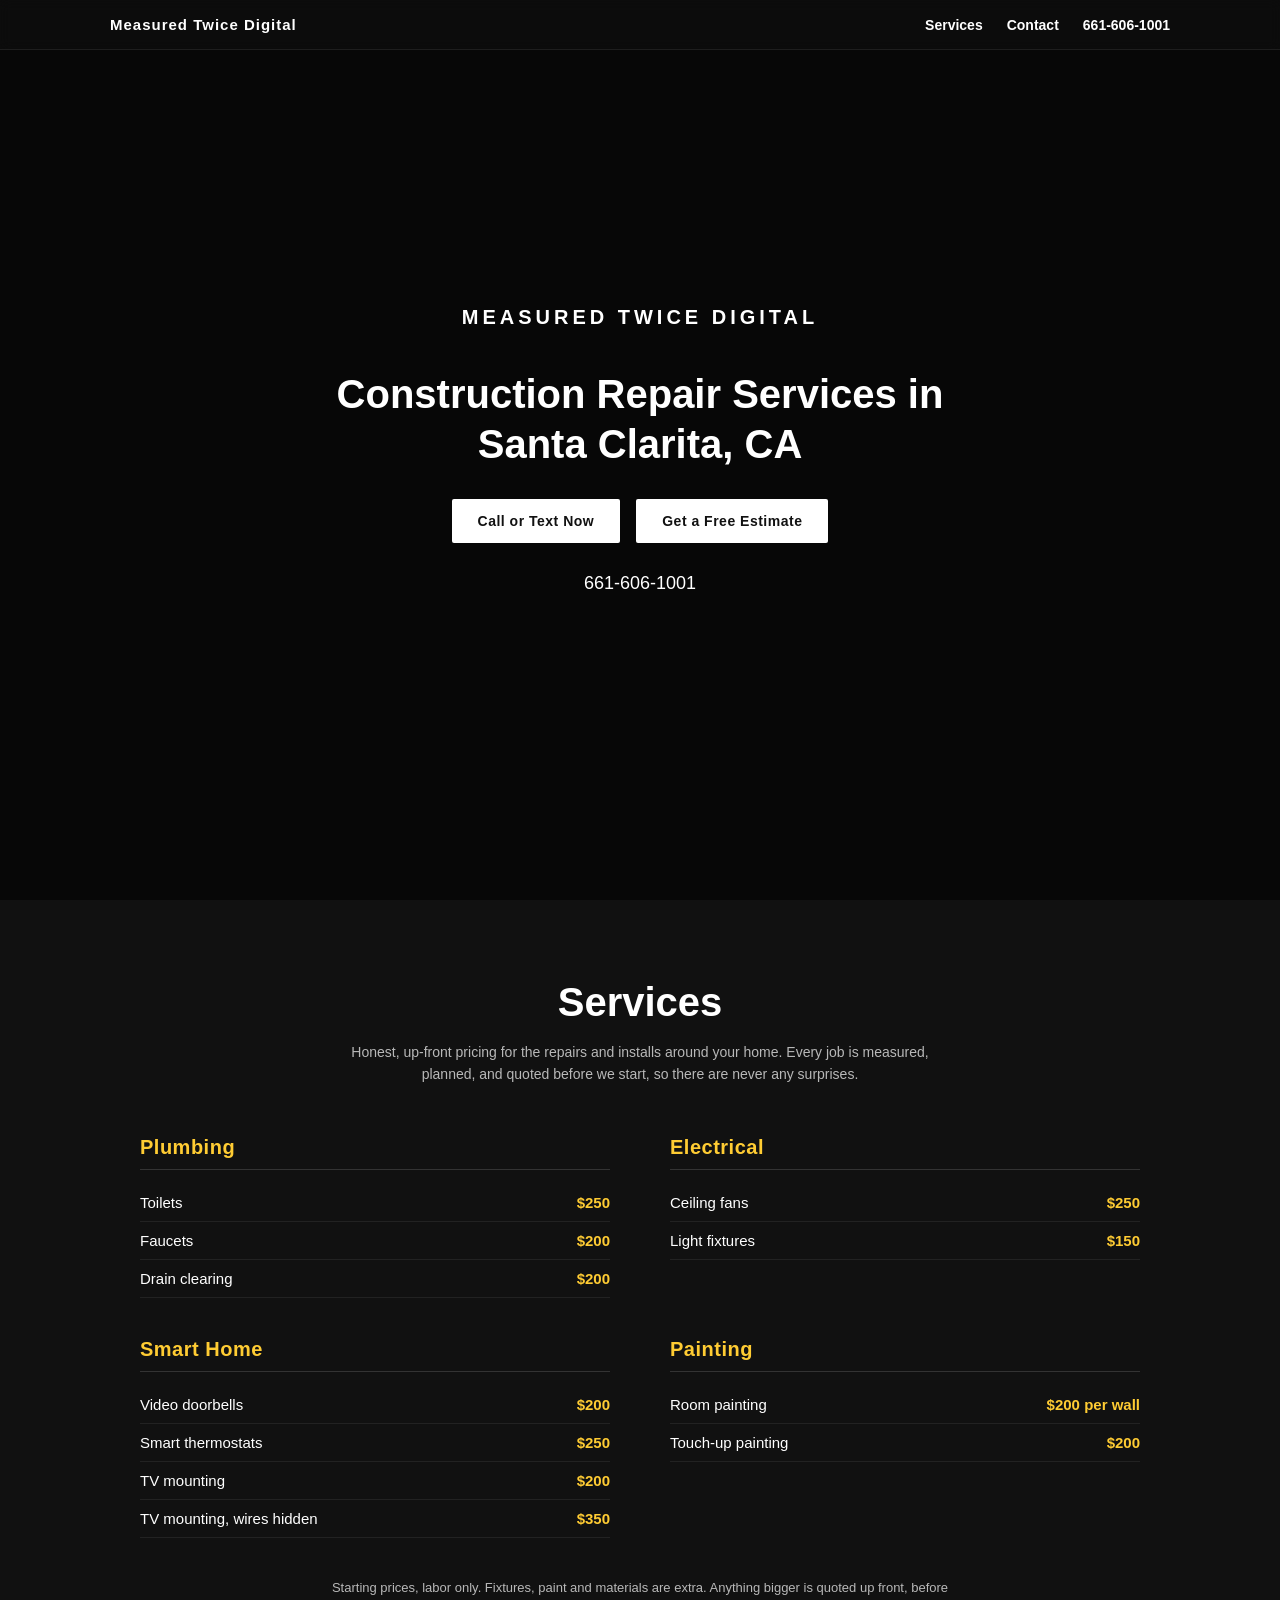
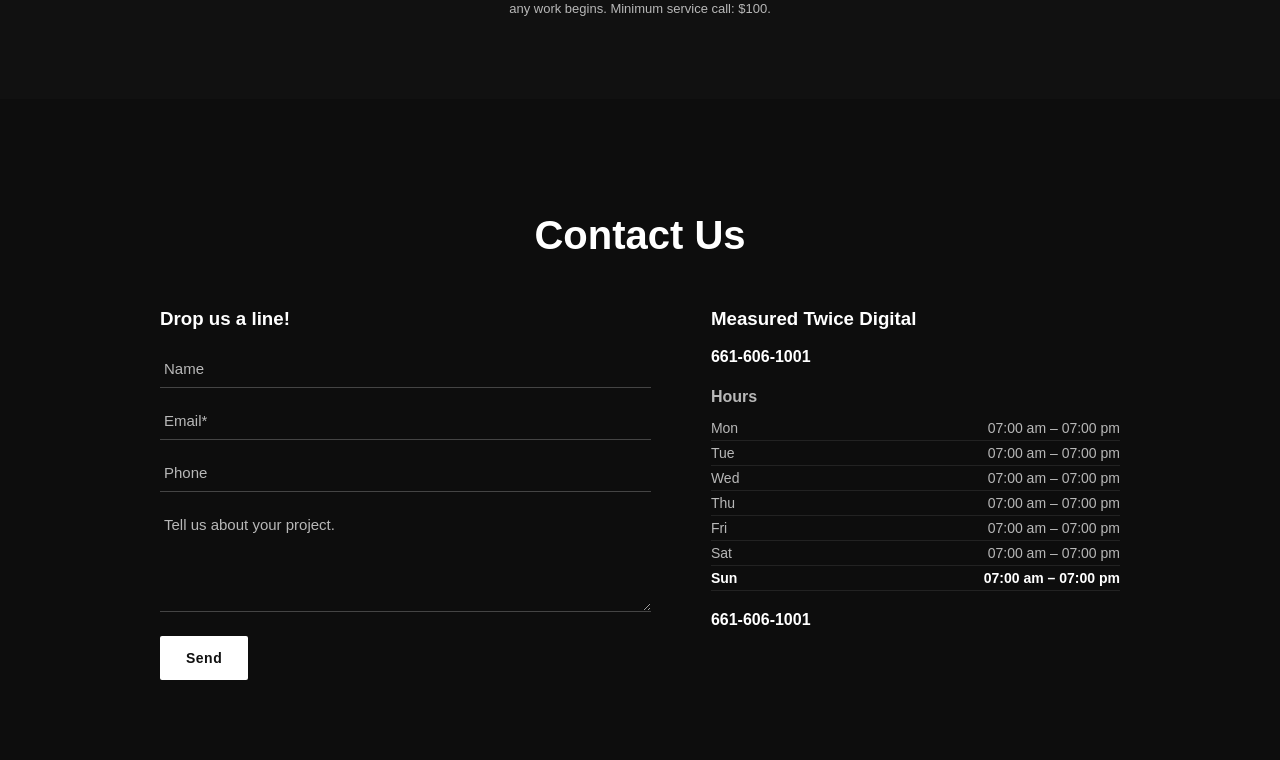
==== index.html @ 0876585a "Remove the word 'from' before prices Co-Authored-By: Claude Sonnet 5.5 <noreply@anthropic.com>" ====
<!DOCTYPE html>
<html lang="en">
<head>
<meta charset="UTF-8">
<meta name="viewport" content="width=device-width, initial-scale=1.0">
<title>Construction Repairs in Santa Clarita, CA | Measured Twice Digital</title>
<meta name="description" content="Measured Twice Digital provides construction repair services in Santa Clarita, CA. Call or text 661-606-1001 for a free estimate.">
<link rel="stylesheet" href="style.css">

<!-- Google tag (gtag.js) -->
<script async src="https://www.googletagmanager.com/gtag/js?id=G-BZCSJXPD44"></script>
<script>
  window.dataLayer = window.dataLayer || [];
  function gtag(){dataLayer.push(arguments);}
  gtag('js', new Date());
  gtag('config', 'G-BZCSJXPD44');
</script>
</head>
<body>

  <nav class="topnav">
    <div class="topnav-inner">
      <a href="#top" class="topnav-brand">Measured Twice Digital</a>
      <div class="topnav-links">
        <a href="#services">Services</a>
        <a href="#contact">Contact</a>
        <a href="tel:6616061001">661-606-1001</a>
      </div>
    </div>
  </nav>

  <header id="top" class="hero">
    <div class="hero-overlay"></div>
    <div class="hero-content">
      <div class="wordmark">MEASURED TWICE DIGITAL</div>
      <h1>Construction Repair Services in Santa Clarita, CA</h1>
      <div class="hero-buttons">
        <a class="btn btn-light" href="tel:6616061001">Call or Text Now</a>
        <a class="btn btn-light" href="#contact">Get a Free Estimate</a>
      </div>
      <div class="hero-phone">661-606-1001</div>
    </div>
  </header>

  <section id="services" class="services">
    <h2>Services</h2>
    <p class="services-intro">Honest, up-front pricing for the repairs and installs around your home. Every job is measured, planned, and quoted before we start, so there are never any surprises.</p>
    <!-- PRICES:START -->
    <div class="services-grid">
      <div class="service-category">
        <h3>Plumbing</h3>
        <ul>
          <li><span class="svc-name">Toilets</span> <span class="svc-price">$250</span></li>
          <li><span class="svc-name">Faucets</span> <span class="svc-price">$200</span></li>
          <li><span class="svc-name">Drain clearing</span> <span class="svc-price">$200</span></li>
        </ul>
      </div>
      <div class="service-category">
        <h3>Electrical</h3>
        <ul>
          <li><span class="svc-name">Ceiling fans</span> <span class="svc-price">$250</span></li>
          <li><span class="svc-name">Light fixtures</span> <span class="svc-price">$150</span></li>
        </ul>
      </div>
      <div class="service-category">
        <h3>Smart Home</h3>
        <ul>
          <li><span class="svc-name">Video doorbells</span> <span class="svc-price">$200</span></li>
          <li><span class="svc-name">Smart thermostats</span> <span class="svc-price">$250</span></li>
          <li><span class="svc-name">TV mounting</span> <span class="svc-price">$200</span></li>
          <li><span class="svc-name">TV mounting, wires hidden</span> <span class="svc-price">$350</span></li>
        </ul>
      </div>
      <div class="service-category">
        <h3>Painting</h3>
        <ul>
          <li><span class="svc-name">Room painting</span> <span class="svc-price">$200 per wall</span></li>
          <li><span class="svc-name">Touch-up painting</span> <span class="svc-price">$200</span></li>
        </ul>
      </div>
    </div>
    <p class="services-note">Starting prices, labor only. Fixtures, paint and materials are extra. Anything bigger is quoted up front, before any work begins. Minimum service call: $100.</p>
    <!-- PRICES:END -->
  </section>

  <section id="contact" class="contact">
    <h2>Contact Us</h2>
    <div class="contact-grid">
      <form class="contact-form" action="https://api.web3forms.com/submit" method="POST">
        <input type="hidden" name="access_key" value="1c0db6a9-42d0-4377-93c4-dab007424b2f">
        <input type="hidden" name="subject" value="New lead from measuredtwicedigital.com">
        <input type="checkbox" name="botcheck" class="hidden" style="display: none;">
        <h3>Drop us a line!</h3>
        <input type="text" name="name" placeholder="Name">
        <input type="email" name="email" placeholder="Email*" required>
        <input type="tel" name="phone" placeholder="Phone">
        <textarea name="message" placeholder="Tell us about your project." rows="5"></textarea>
        <button type="submit" class="btn btn-light">Send</button>
      </form>

      <div class="contact-info">
        <h3>Measured Twice Digital</h3>
        <p class="phone">661-606-1001</p>
        <h4>Hours</h4>
        <ul class="hours">
          <li><span>Mon</span><span>07:00 am – 07:00 pm</span></li>
          <li><span>Tue</span><span>07:00 am – 07:00 pm</span></li>
          <li><span>Wed</span><span>07:00 am – 07:00 pm</span></li>
          <li><span>Thu</span><span>07:00 am – 07:00 pm</span></li>
          <li><span>Fri</span><span>07:00 am – 07:00 pm</span></li>
          <li><span>Sat</span><span>07:00 am – 07:00 pm</span></li>
          <li class="today"><span>Sun</span><span>07:00 am – 07:00 pm</span></li>
        </ul>
        <p class="phone">661-606-1001</p>
      </div>
    </div>
  </section>

</body>
</html>
---- style.css ----
:root {
  --text: #ffffff;
  --text-dim: #b8b8b8;
  --dark: #0d0d0d;
  --accent: #ffcc33;
}

* { box-sizing: border-box; }

html, body {
  margin: 0;
  padding: 0;
  font-family: -apple-system, BlinkMacSystemFont, "Segoe UI", Roboto, Helvetica, Arial, sans-serif;
  color: var(--text);
  background: var(--dark);
}

a { text-decoration: none; color: inherit; }

#services, #contact { scroll-margin-top: 70px; }

/* ---------- NAV ---------- */
.topnav {
  position: fixed;
  top: 0;
  left: 0;
  right: 0;
  z-index: 10;
  background: rgba(13, 13, 13, 0.85);
  backdrop-filter: blur(6px);
  border-bottom: 1px solid rgba(255, 255, 255, 0.08);
}
.topnav-inner {
  max-width: 1100px;
  margin: 0 auto;
  padding: 16px 20px;
  display: flex;
  align-items: center;
  justify-content: space-between;
  flex-wrap: wrap;
  gap: 12px;
}
.topnav-brand {
  font-weight: 700;
  letter-spacing: 1px;
  font-size: 15px;
}
.topnav-links {
  display: flex;
  gap: 24px;
  font-size: 14px;
  font-weight: 600;
}
.topnav-links a:hover { color: var(--accent); }

/* ---------- HERO ---------- */
.hero {
  position: relative;
  min-height: 100vh;
  display: flex;
  align-items: center;
  justify-content: center;
  background: url("https://images.unsplash.com/photo-1640682841767-cdfce3aea6e0?q=80&w=1600&auto=format&fit=crop") center / cover no-repeat;
  text-align: center;
  padding: 40px 20px;
}

.hero-overlay {
  position: absolute;
  inset: 0;
  background: rgba(0, 0, 0, 0.45);
}

.hero-content {
  position: relative;
  z-index: 1;
  max-width: 720px;
}

.wordmark {
  font-size: 20px;
  font-weight: 700;
  letter-spacing: 4px;
  margin-bottom: 40px;
}

.hero h1 {
  font-size: 40px;
  line-height: 1.25;
  font-weight: 700;
  margin: 0 0 30px;
}

.hero-buttons {
  display: flex;
  gap: 16px;
  justify-content: center;
  flex-wrap: wrap;
  margin-bottom: 30px;
}

.btn {
  display: inline-block;
  padding: 14px 26px;
  font-weight: 700;
  font-size: 14px;
  letter-spacing: 0.5px;
  border-radius: 2px;
  border: none;
  cursor: pointer;
}

.btn-light {
  background: #ffffff;
  color: #111111;
}
.btn-light:hover { background: var(--accent); }

.hero-phone {
  font-size: 18px;
}

/* ---------- SERVICES ---------- */
.services {
  background: #111111;
  padding: 80px 20px;
}
.services h2 {
  text-align: center;
  font-size: 40px;
  margin: 0 0 16px;
}
.services-intro {
  max-width: 620px;
  margin: 0 auto 50px;
  text-align: center;
  color: var(--text-dim);
  font-size: 14px;
  line-height: 1.6;
}
.services-intro strong {
  color: var(--accent);
}
.services-grid {
  max-width: 1000px;
  margin: 0 auto;
  display: grid;
  grid-template-columns: repeat(2, 1fr);
  gap: 40px 60px;
}
@media (max-width: 720px) {
  .services-grid { grid-template-columns: 1fr; }
}
.service-category h3 {
  margin: 0 0 14px;
  color: var(--accent);
  font-size: 20px;
  letter-spacing: 0.5px;
  border-bottom: 1px solid #333;
  padding-bottom: 10px;
}
.service-category ul {
  list-style: none;
  margin: 0;
  padding: 0;
}
.service-category li {
  padding: 10px 0;
  border-bottom: 1px solid #222;
  font-size: 15px;
  display: flex;
  justify-content: space-between;
  gap: 16px;
}
.svc-price {
  color: var(--accent);
  font-weight: 700;
  white-space: nowrap;
}
.services-note {
  max-width: 620px;
  margin: 40px auto 0;
  text-align: center;
  color: var(--text-dim);
  font-size: 13px;
  line-height: 1.6;
}

/* ---------- CONTACT ---------- */
.contact {
  background: var(--dark);
  padding: 80px 20px;
}

.contact h2 {
  text-align: center;
  font-size: 40px;
  margin-bottom: 50px;
}

.contact-grid {
  max-width: 960px;
  margin: 0 auto;
  display: grid;
  grid-template-columns: 1.2fr 1fr;
  gap: 60px;
}

@media (max-width: 720px) {
  .contact-grid { grid-template-columns: 1fr; }
  .hero h1 { font-size: 30px; }
}

.contact-form {
  display: flex;
  flex-direction: column;
  gap: 14px;
}

.contact-form h3 { margin: 0 0 6px; }

.contact-form input,
.contact-form textarea {
  background: transparent;
  border: none;
  border-bottom: 1px solid #444;
  color: var(--text);
  padding: 10px 4px;
  font-size: 15px;
  font-family: inherit;
  resize: vertical;
}
.contact-form input::placeholder,
.contact-form textarea::placeholder { color: var(--text-dim); }
.contact-form input:focus,
.contact-form textarea:focus {
  outline: none;
  border-bottom-color: var(--accent);
}

.contact-form button {
  align-self: flex-start;
  margin-top: 10px;
}

.contact-info h3 { margin-top: 0; }
.contact-info h4 { margin-bottom: 10px; color: var(--text-dim); font-weight: 600; }
.contact-info .phone { font-weight: 700; }

.hours {
  list-style: none;
  margin: 0 0 20px;
  padding: 0;
}
.hours li {
  display: flex;
  justify-content: space-between;
  gap: 20px;
  padding: 4px 0;
  color: var(--text-dim);
  font-size: 14px;
  border-bottom: 1px solid #222;
}
.hours li.today { color: var(--text); font-weight: 700; }
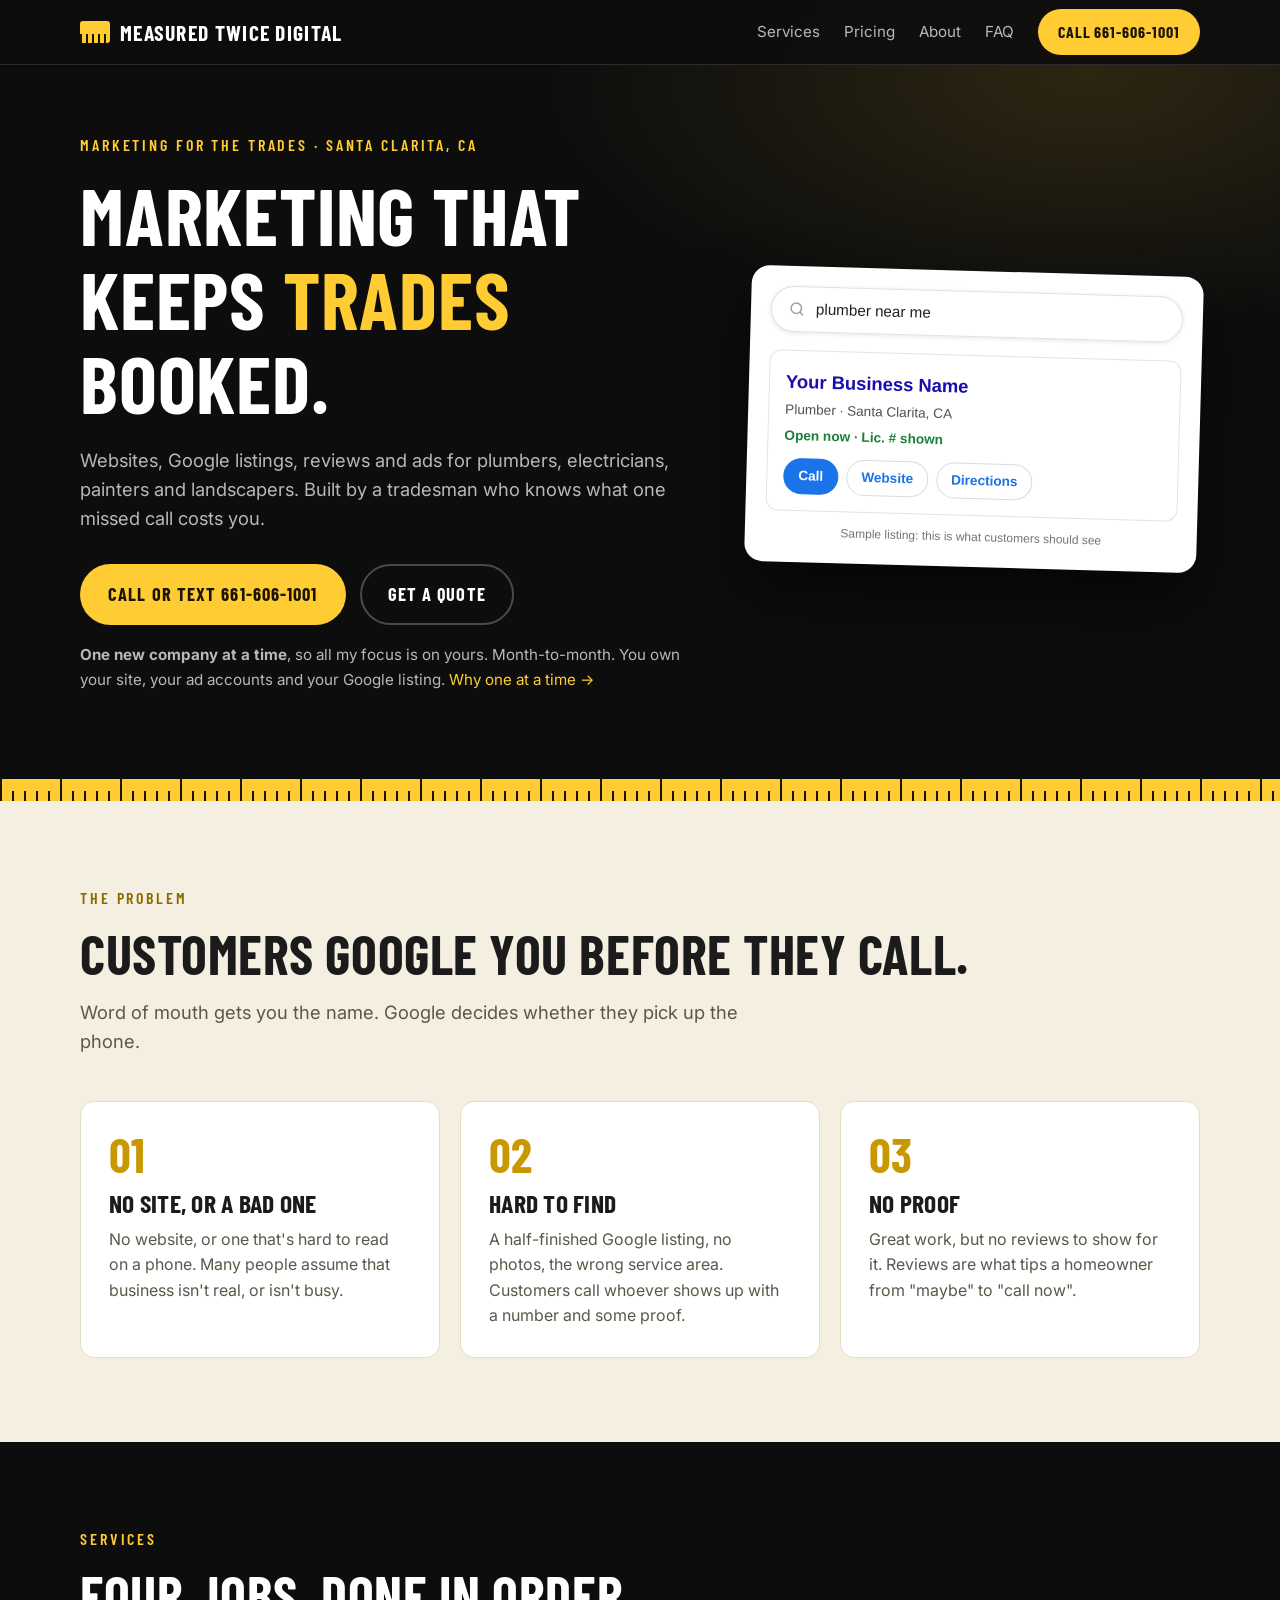
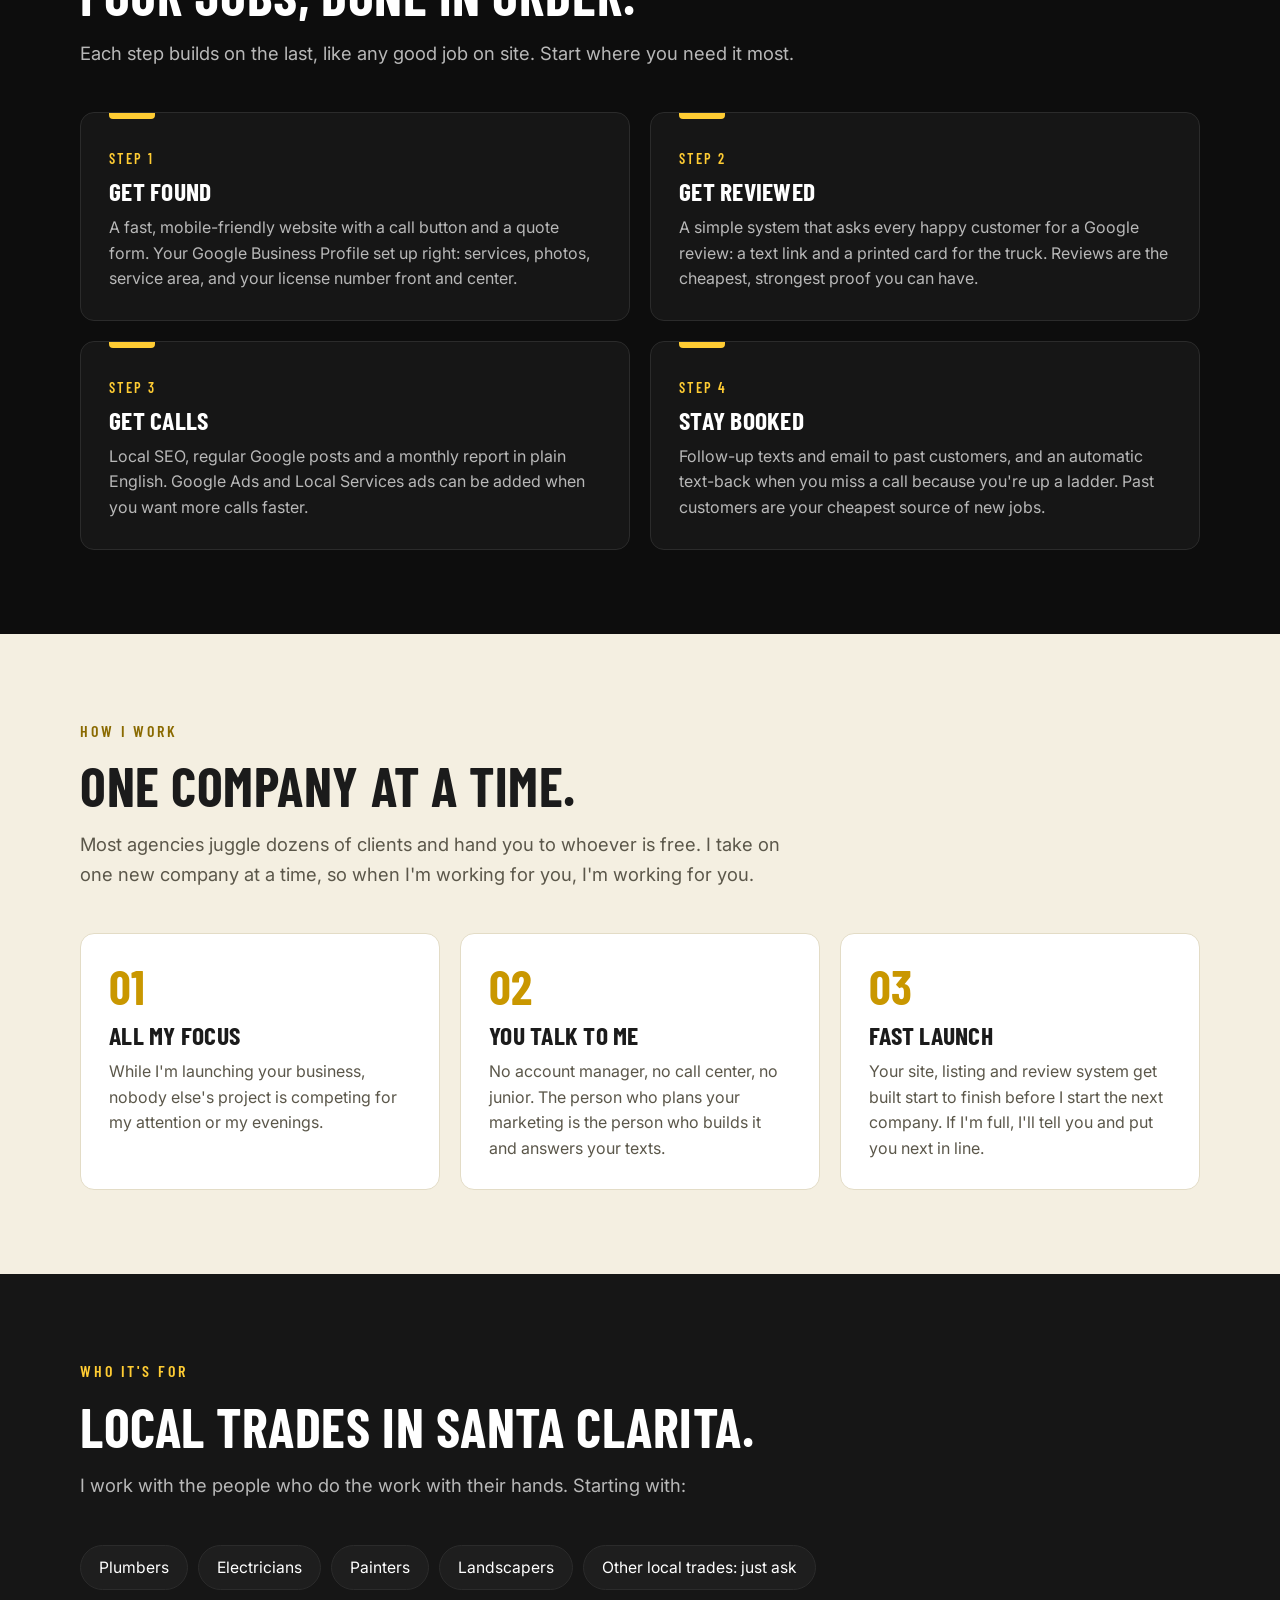
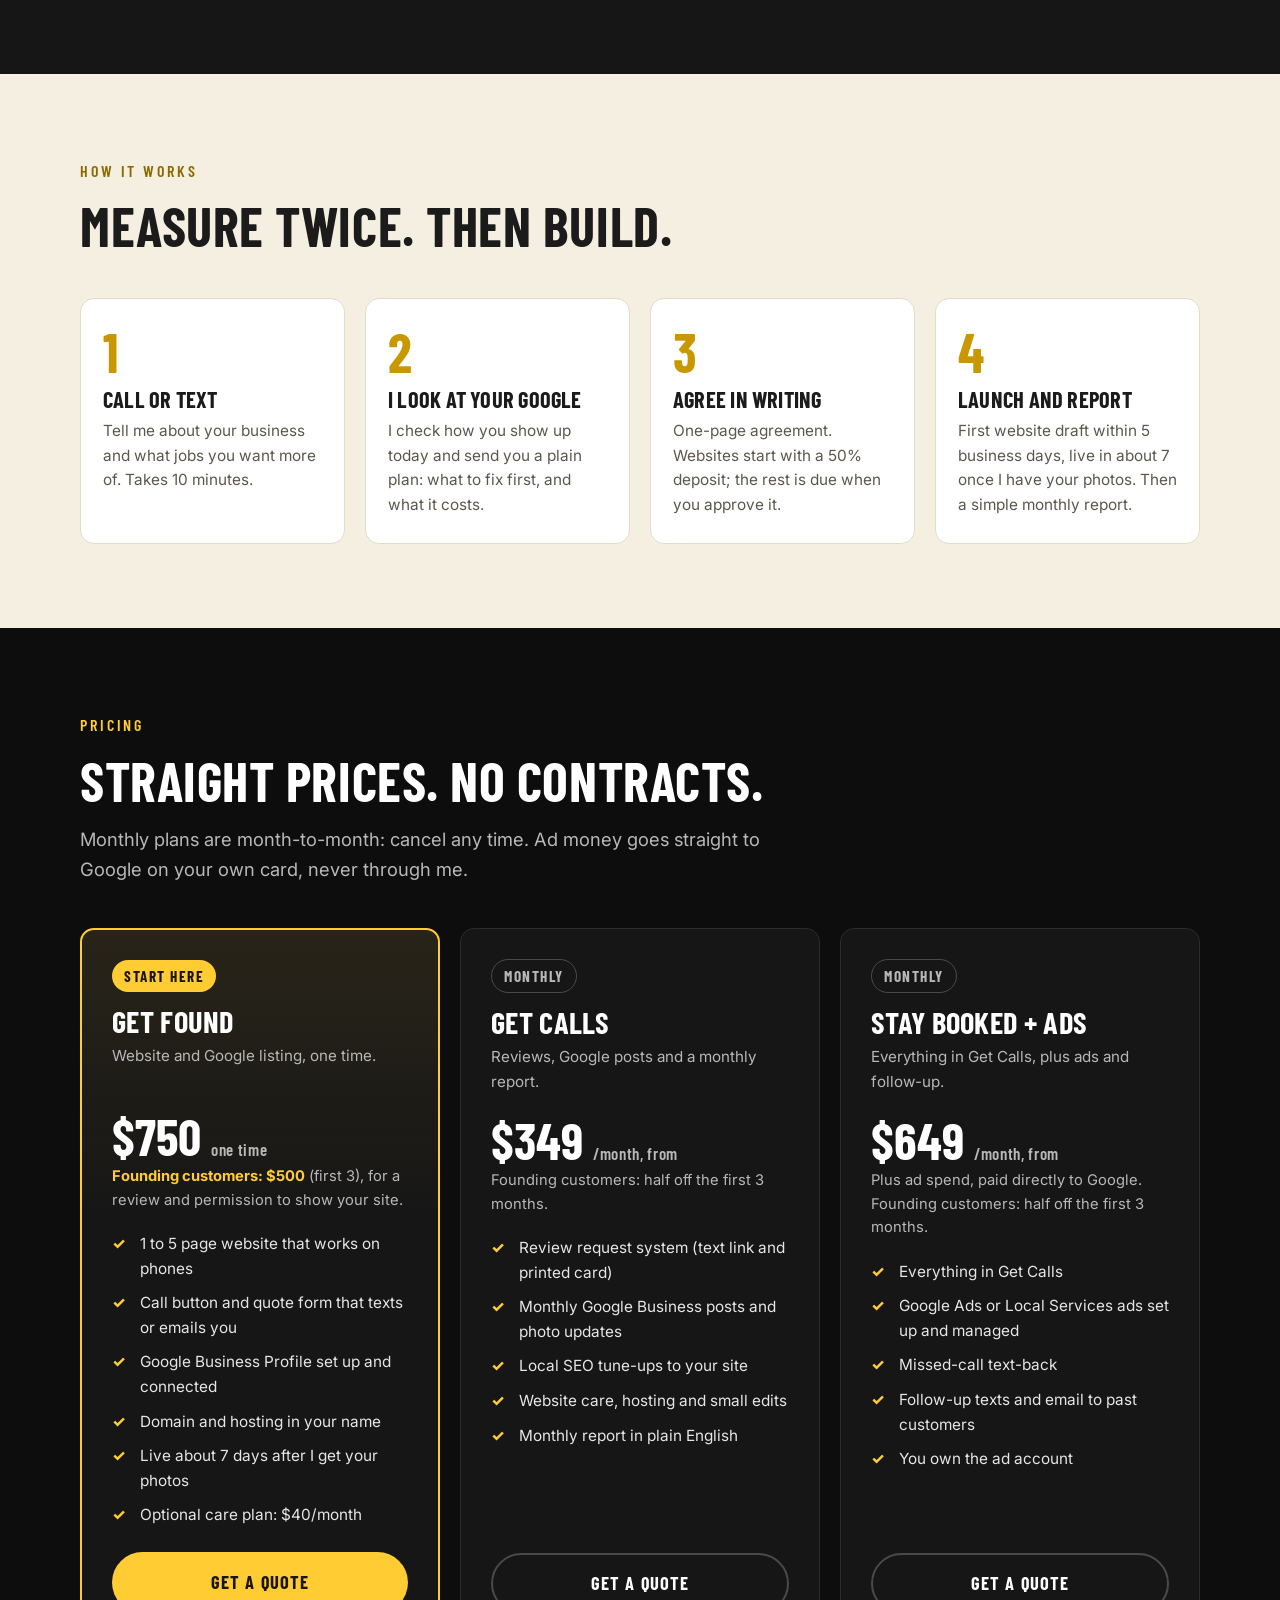
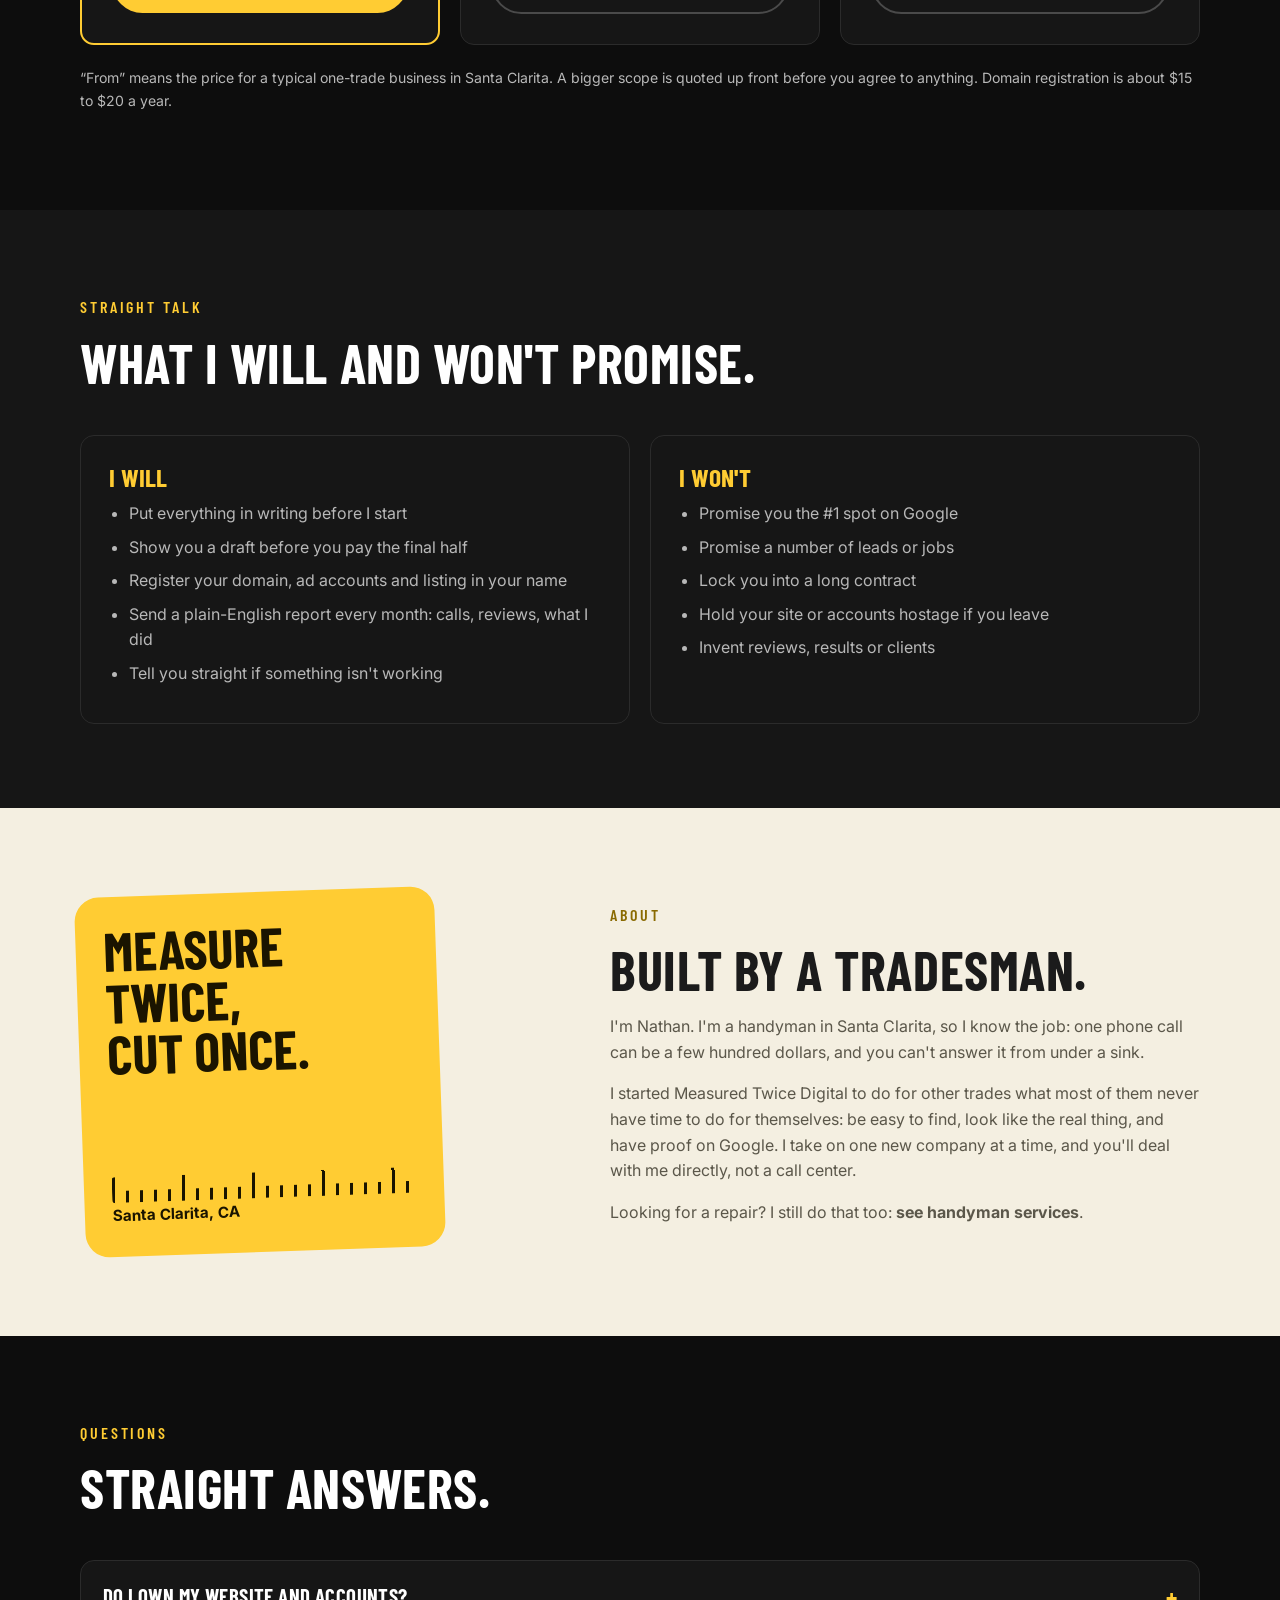
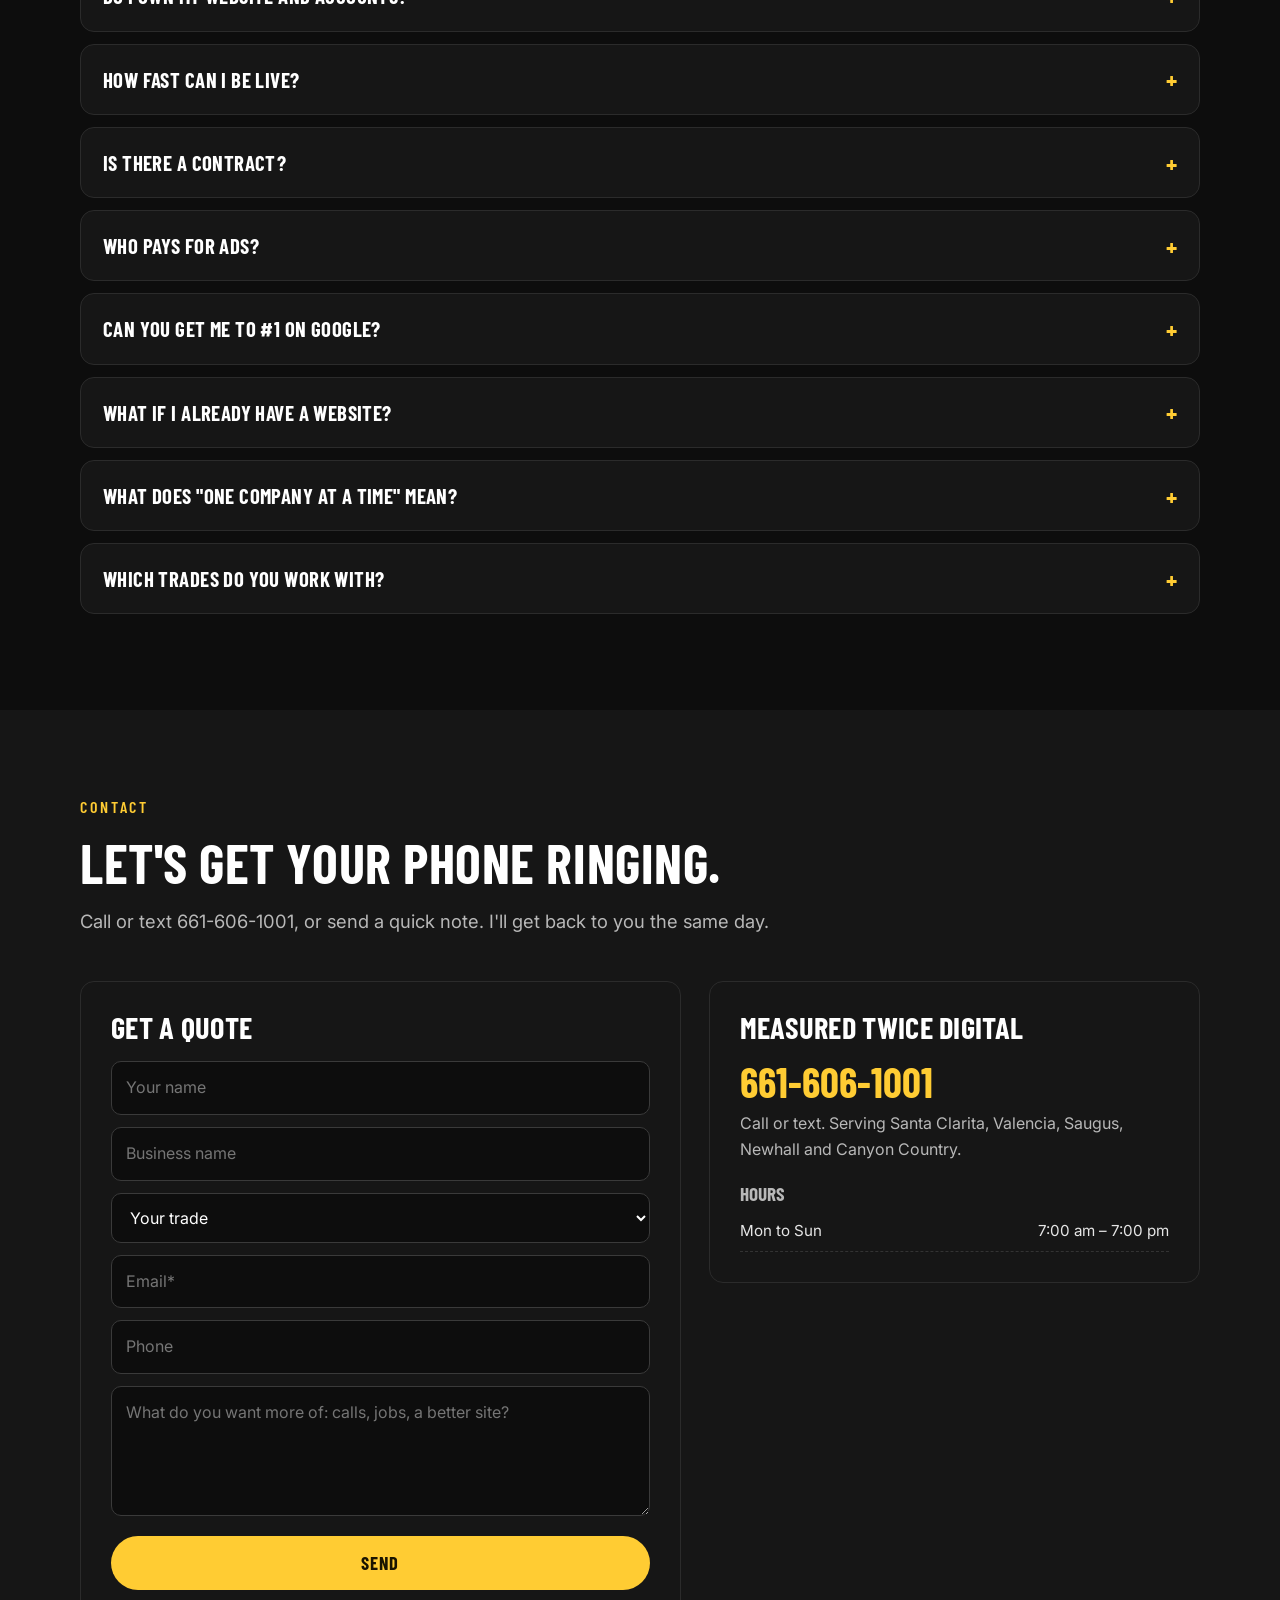
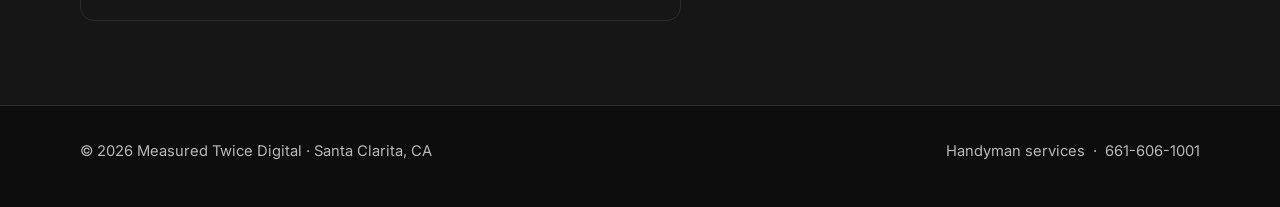
==== commit fe3b2319: "Relaunch as marketing for trades; move handyman prices to handyman.html" ====
--- a/index.html
+++ b/index.html
@@ -3,9 +3,32 @@
 <head>
 <meta charset="UTF-8">
 <meta name="viewport" content="width=device-width, initial-scale=1.0">
-<title>Construction Repairs in Santa Clarita, CA | Measured Twice Digital</title>
-<meta name="description" content="Measured Twice Digital provides construction repair services in Santa Clarita, CA. Call or text 661-606-1001 for a free estimate.">
+<title>Marketing for Trades in Santa Clarita, CA | Measured Twice Digital</title>
+<meta name="description" content="Websites, Google listings, reviews and ads for plumbers, electricians, painters and landscapers in Santa Clarita. Built by a tradesman. Call or text 661-606-1001.">
+<link rel="canonical" href="https://measuredtwicedigital.com/">
+<meta property="og:title" content="Marketing for Trades in Santa Clarita | Measured Twice Digital">
+<meta property="og:description" content="Websites, Google listings, reviews and ads for local trades. Month-to-month. You own everything.">
+<meta property="og:type" content="website">
+<meta property="og:url" content="https://measuredtwicedigital.com/">
+<meta name="theme-color" content="#0d0d0d">
+<link rel="icon" href="data:image/svg+xml,%3Csvg xmlns='http://www.w3.org/2000/svg' viewBox='0 0 64 64'%3E%3Crect width='64' height='64' rx='12' fill='%230d0d0d'/%3E%3Crect x='8' y='20' width='48' height='24' rx='4' fill='%23ffcc33'/%3E%3Cpath d='M14 44v-8M22 44v-5M30 44v-8M38 44v-5M46 44v-8' stroke='%231a1400' stroke-width='3'/%3E%3C/svg%3E">
+<link rel="preconnect" href="https://fonts.googleapis.com">
+<link rel="preconnect" href="https://fonts.gstatic.com" crossorigin>
+<link href="https://fonts.googleapis.com/css2?family=Barlow+Condensed:wght@600;700&family=Inter:wght@400;600;700&display=swap" rel="stylesheet">
 <link rel="stylesheet" href="style.css">
+
+<script type="application/ld+json">
+{
+  "@context": "https://schema.org",
+  "@type": "ProfessionalService",
+  "name": "Measured Twice Digital",
+  "description": "Marketing for local trades: websites, Google Business Profile, reviews and ads for plumbers, electricians, painters and landscapers.",
+  "url": "https://measuredtwicedigital.com/",
+  "telephone": "+1-661-606-1001",
+  "areaServed": { "@type": "City", "name": "Santa Clarita", "containedInPlace": { "@type": "State", "name": "California" } },
+  "address": { "@type": "PostalAddress", "addressLocality": "Santa Clarita", "addressRegion": "CA", "addressCountry": "US" }
+}
+</script>
 
 <!-- Google tag (gtag.js) -->
 <script async src="https://www.googletagmanager.com/gtag/js?id=G-BZCSJXPD44"></script>
@@ -20,101 +43,295 @@
 
   <nav class="topnav">
     <div class="topnav-inner">
-      <a href="#top" class="topnav-brand">Measured Twice Digital</a>
+      <a href="#top" class="brand"><span class="brand-mark"></span>Measured Twice Digital</a>
       <div class="topnav-links">
         <a href="#services">Services</a>
-        <a href="#contact">Contact</a>
-        <a href="tel:6616061001">661-606-1001</a>
+        <a href="#pricing">Pricing</a>
+        <a href="#about">About</a>
+        <a href="#faq">FAQ</a>
+        <a class="btn btn-primary" href="tel:6616061001"><span class="long">Call 661-606-1001</span><span class="short">Call me</span></a>
       </div>
     </div>
   </nav>
 
   <header id="top" class="hero">
-    <div class="hero-overlay"></div>
-    <div class="hero-content">
-      <div class="wordmark">MEASURED TWICE DIGITAL</div>
-      <h1>Construction Repair Services in Santa Clarita, CA</h1>
-      <div class="hero-buttons">
-        <a class="btn btn-light" href="tel:6616061001">Call or Text Now</a>
-        <a class="btn btn-light" href="#contact">Get a Free Estimate</a>
-      </div>
-      <div class="hero-phone">661-606-1001</div>
+    <div class="wrap hero-grid">
+      <div>
+        <div class="eyebrow">Marketing for the trades &middot; Santa Clarita, CA</div>
+        <h1>Marketing that keeps <em>trades</em> booked.</h1>
+        <p class="lead">Websites, Google listings, reviews and ads for plumbers, electricians, painters and landscapers. Built by a tradesman who knows what one missed call costs you.</p>
+        <div class="hero-buttons">
+          <a class="btn btn-primary" href="tel:6616061001">Call or text 661-606-1001</a>
+          <a class="btn btn-ghost" href="#contact">Get a quote</a>
+        </div>
+        <p class="hero-note"><b>One new company at a time</b>, so all my focus is on yours. Month-to-month. You own your site, your ad accounts and your Google listing. <a href="#focus">Why one at a time &rarr;</a></p>
+      </div>
+
+      <div aria-hidden="true">
+        <div class="serp">
+          <div class="serp-search">
+            <svg viewBox="0 0 24 24" fill="none" stroke="#9aa0a6" stroke-width="2"><circle cx="11" cy="11" r="7"/><path d="M20 20l-4-4"/></svg>
+            <span>plumber near me</span>
+          </div>
+          <div class="serp-card">
+            <div class="serp-name">Your Business Name</div>
+            <div class="serp-meta">Plumber &middot; Santa Clarita, CA</div>
+            <div class="serp-open">Open now &middot; Lic. # shown</div>
+            <div class="serp-actions"><span class="primary">Call</span><span>Website</span><span>Directions</span></div>
+          </div>
+          <div class="serp-cap">Sample listing: this is what customers should see</div>
+        </div>
+      </div>
     </div>
   </header>
 
-  <section id="services" class="services">
-    <h2>Services</h2>
-    <p class="services-intro">Honest, up-front pricing for the repairs and installs around your home. Every job is measured, planned, and quoted before we start, so there are never any surprises.</p>
-    <!-- PRICES:START -->
-    <div class="services-grid">
-      <div class="service-category">
-        <h3>Plumbing</h3>
-        <ul>
-          <li><span class="svc-name">Toilets</span> <span class="svc-price">$250</span></li>
-          <li><span class="svc-name">Faucets</span> <span class="svc-price">$200</span></li>
-          <li><span class="svc-name">Drain clearing</span> <span class="svc-price">$200</span></li>
-        </ul>
-      </div>
-      <div class="service-category">
-        <h3>Electrical</h3>
-        <ul>
-          <li><span class="svc-name">Ceiling fans</span> <span class="svc-price">$250</span></li>
-          <li><span class="svc-name">Light fixtures</span> <span class="svc-price">$150</span></li>
-        </ul>
-      </div>
-      <div class="service-category">
-        <h3>Smart Home</h3>
-        <ul>
-          <li><span class="svc-name">Video doorbells</span> <span class="svc-price">$200</span></li>
-          <li><span class="svc-name">Smart thermostats</span> <span class="svc-price">$250</span></li>
-          <li><span class="svc-name">TV mounting</span> <span class="svc-price">$200</span></li>
-          <li><span class="svc-name">TV mounting, wires hidden</span> <span class="svc-price">$350</span></li>
-        </ul>
-      </div>
-      <div class="service-category">
-        <h3>Painting</h3>
-        <ul>
-          <li><span class="svc-name">Room painting</span> <span class="svc-price">$200 per wall</span></li>
-          <li><span class="svc-name">Touch-up painting</span> <span class="svc-price">$200</span></li>
-        </ul>
-      </div>
-    </div>
-    <p class="services-note">Starting prices, labor only. Fixtures, paint and materials are extra. Anything bigger is quoted up front, before any work begins. Minimum service call: $100.</p>
-    <!-- PRICES:END -->
-  </section>
-
-  <section id="contact" class="contact">
-    <h2>Contact Us</h2>
-    <div class="contact-grid">
-      <form class="contact-form" action="https://api.web3forms.com/submit" method="POST">
-        <input type="hidden" name="access_key" value="1c0db6a9-42d0-4377-93c4-dab007424b2f">
-        <input type="hidden" name="subject" value="New lead from measuredtwicedigital.com">
-        <input type="checkbox" name="botcheck" class="hidden" style="display: none;">
-        <h3>Drop us a line!</h3>
-        <input type="text" name="name" placeholder="Name">
-        <input type="email" name="email" placeholder="Email*" required>
-        <input type="tel" name="phone" placeholder="Phone">
-        <textarea name="message" placeholder="Tell us about your project." rows="5"></textarea>
-        <button type="submit" class="btn btn-light">Send</button>
-      </form>
-
-      <div class="contact-info">
-        <h3>Measured Twice Digital</h3>
-        <p class="phone">661-606-1001</p>
-        <h4>Hours</h4>
-        <ul class="hours">
-          <li><span>Mon</span><span>07:00 am – 07:00 pm</span></li>
-          <li><span>Tue</span><span>07:00 am – 07:00 pm</span></li>
-          <li><span>Wed</span><span>07:00 am – 07:00 pm</span></li>
-          <li><span>Thu</span><span>07:00 am – 07:00 pm</span></li>
-          <li><span>Fri</span><span>07:00 am – 07:00 pm</span></li>
-          <li><span>Sat</span><span>07:00 am – 07:00 pm</span></li>
-          <li class="today"><span>Sun</span><span>07:00 am – 07:00 pm</span></li>
-        </ul>
-        <p class="phone">661-606-1001</p>
-      </div>
-    </div>
-  </section>
+  <div class="ruler" aria-hidden="true"></div>
+
+  <section class="section cream" id="problem">
+    <div class="wrap">
+      <div class="section-head">
+        <div class="eyebrow">The problem</div>
+        <h2>Customers Google you before they call.</h2>
+        <p class="lead">Word of mouth gets you the name. Google decides whether they pick up the phone.</p>
+      </div>
+      <div class="cards">
+        <div class="card"><div class="num">01</div><h3>No site, or a bad one</h3><p>No website, or one that's hard to read on a phone. Many people assume that business isn't real, or isn't busy.</p></div>
+        <div class="card"><div class="num">02</div><h3>Hard to find</h3><p>A half-finished Google listing, no photos, the wrong service area. Customers call whoever shows up with a number and some proof.</p></div>
+        <div class="card"><div class="num">03</div><h3>No proof</h3><p>Great work, but no reviews to show for it. Reviews are what tips a homeowner from "maybe" to "call now".</p></div>
+      </div>
+    </div>
+  </section>
+
+  <section class="section" id="services">
+    <div class="wrap">
+      <div class="section-head">
+        <div class="eyebrow">Services</div>
+        <h2>Four jobs, done in order.</h2>
+        <p class="lead">Each step builds on the last, like any good job on site. Start where you need it most.</p>
+      </div>
+      <div class="cards two services-cards">
+        <div class="card"><span class="kicker">Step 1</span><h3>Get Found</h3><p>A fast, mobile-friendly website with a call button and a quote form. Your Google Business Profile set up right: services, photos, service area, and your license number front and center.</p></div>
+        <div class="card"><span class="kicker">Step 2</span><h3>Get Reviewed</h3><p>A simple system that asks every happy customer for a Google review: a text link and a printed card for the truck. Reviews are the cheapest, strongest proof you can have.</p></div>
+        <div class="card"><span class="kicker">Step 3</span><h3>Get Calls</h3><p>Local SEO, regular Google posts and a monthly report in plain English. Google Ads and Local Services ads can be added when you want more calls faster.</p></div>
+        <div class="card"><span class="kicker">Step 4</span><h3>Stay Booked</h3><p>Follow-up texts and email to past customers, and an automatic text-back when you miss a call because you're up a ladder. Past customers are your cheapest source of new jobs.</p></div>
+      </div>
+    </div>
+  </section>
+
+  <section class="section cream" id="focus">
+    <div class="wrap">
+      <div class="section-head">
+        <div class="eyebrow">How I work</div>
+        <h2>One company at a time.</h2>
+        <p class="lead">Most agencies juggle dozens of clients and hand you to whoever is free. I take on one new company at a time, so when I'm working for you, I'm working for you.</p>
+      </div>
+      <div class="cards">
+        <div class="card"><div class="num">01</div><h3>All my focus</h3><p>While I'm launching your business, nobody else's project is competing for my attention or my evenings.</p></div>
+        <div class="card"><div class="num">02</div><h3>You talk to me</h3><p>No account manager, no call center, no junior. The person who plans your marketing is the person who builds it and answers your texts.</p></div>
+        <div class="card"><div class="num">03</div><h3>Fast launch</h3><p>Your site, listing and review system get built start to finish before I start the next company. If I'm full, I'll tell you and put you next in line.</p></div>
+      </div>
+    </div>
+  </section>
+
+  <section class="section panel-bg" id="trades">
+    <div class="wrap">
+      <div class="section-head">
+        <div class="eyebrow">Who it's for</div>
+        <h2>Local trades in Santa Clarita.</h2>
+        <p class="lead">I work with the people who do the work with their hands. Starting with:</p>
+      </div>
+      <div class="chips">
+        <span class="chip">Plumbers</span><span class="chip">Electricians</span><span class="chip">Painters</span><span class="chip">Landscapers</span><span class="chip">Other local trades: just ask</span>
+      </div>
+    </div>
+  </section>
+
+  <section class="section cream" id="how">
+    <div class="wrap">
+      <div class="section-head">
+        <div class="eyebrow">How it works</div>
+        <h2>Measure twice. Then build.</h2>
+      </div>
+      <div class="steps">
+        <div class="step"><h3>Call or text</h3><p>Tell me about your business and what jobs you want more of. Takes 10 minutes.</p></div>
+        <div class="step"><h3>I look at your Google</h3><p>I check how you show up today and send you a plain plan: what to fix first, and what it costs.</p></div>
+        <div class="step"><h3>Agree in writing</h3><p>One-page agreement. Websites start with a 50% deposit; the rest is due when you approve it.</p></div>
+        <div class="step"><h3>Launch and report</h3><p>First website draft within 5 business days, live in about 7 once I have your photos. Then a simple monthly report.</p></div>
+      </div>
+    </div>
+  </section>
+
+  <section class="section" id="pricing">
+    <div class="wrap">
+      <div class="section-head">
+        <div class="eyebrow">Pricing</div>
+        <h2>Straight prices. No contracts.</h2>
+        <p class="lead">Monthly plans are month-to-month: cancel any time. Ad money goes straight to Google on your own card, never through me.</p>
+      </div>
+      <div class="pricing">
+        <div class="plan main">
+          <span class="tag">Start here</span>
+          <h3>Get Found</h3>
+          <div class="who">Website and Google listing, one time.</div>
+          <div class="price">$750 <small>one time</small></div>
+          <div class="price-sub"><b>Founding customers: $500</b> (first 3), for a review and permission to show your site.</div>
+          <ul>
+            <li>1 to 5 page website that works on phones</li>
+            <li>Call button and quote form that texts or emails you</li>
+            <li>Google Business Profile set up and connected</li>
+            <li>Domain and hosting in your name</li>
+            <li>Live about 7 days after I get your photos</li>
+            <li>Optional care plan: $40/month</li>
+          </ul>
+          <a class="btn btn-primary" href="#contact">Get a quote</a>
+        </div>
+        <div class="plan">
+          <span class="tag quiet">Monthly</span>
+          <h3>Get Calls</h3>
+          <div class="who">Reviews, Google posts and a monthly report.</div>
+          <div class="price">$349 <small>/month, from</small></div>
+          <div class="price-sub">Founding customers: half off the first 3 months.</div>
+          <ul>
+            <li>Review request system (text link and printed card)</li>
+            <li>Monthly Google Business posts and photo updates</li>
+            <li>Local SEO tune-ups to your site</li>
+            <li>Website care, hosting and small edits</li>
+            <li>Monthly report in plain English</li>
+          </ul>
+          <a class="btn btn-ghost" href="#contact">Get a quote</a>
+        </div>
+        <div class="plan">
+          <span class="tag quiet">Monthly</span>
+          <h3>Stay Booked + Ads</h3>
+          <div class="who">Everything in Get Calls, plus ads and follow-up.</div>
+          <div class="price">$649 <small>/month, from</small></div>
+          <div class="price-sub">Plus ad spend, paid directly to Google. Founding customers: half off the first 3 months.</div>
+          <ul>
+            <li>Everything in Get Calls</li>
+            <li>Google Ads or Local Services ads set up and managed</li>
+            <li>Missed-call text-back</li>
+            <li>Follow-up texts and email to past customers</li>
+            <li>You own the ad account</li>
+          </ul>
+          <a class="btn btn-ghost" href="#contact">Get a quote</a>
+        </div>
+      </div>
+      <p class="fine">&ldquo;From&rdquo; means the price for a typical one-trade business in Santa Clarita. A bigger scope is quoted up front before you agree to anything. Domain registration is about $15 to $20 a year.</p>
+    </div>
+  </section>
+
+  <section class="section panel-bg" id="promise">
+    <div class="wrap">
+      <div class="section-head">
+        <div class="eyebrow">Straight talk</div>
+        <h2>What I will and won't promise.</h2>
+      </div>
+      <div class="promise">
+        <div class="card">
+          <h3>I will</h3>
+          <ul>
+            <li>Put everything in writing before I start</li>
+            <li>Show you a draft before you pay the final half</li>
+            <li>Register your domain, ad accounts and listing in your name</li>
+            <li>Send a plain-English report every month: calls, reviews, what I did</li>
+            <li>Tell you straight if something isn't working</li>
+          </ul>
+        </div>
+        <div class="card">
+          <h3>I won't</h3>
+          <ul>
+            <li>Promise you the #1 spot on Google</li>
+            <li>Promise a number of leads or jobs</li>
+            <li>Lock you into a long contract</li>
+            <li>Hold your site or accounts hostage if you leave</li>
+            <li>Invent reviews, results or clients</li>
+          </ul>
+        </div>
+      </div>
+    </div>
+  </section>
+
+  <section class="section cream" id="about">
+    <div class="wrap about">
+      <div class="about-badge" aria-hidden="true">
+        <div class="big">Measure<br>twice,<br>cut once.</div>
+        <div><div class="ruler"></div><span>Santa Clarita, CA</span></div>
+      </div>
+      <div>
+        <div class="eyebrow">About</div>
+        <h2>Built by a tradesman.</h2>
+        <p>I'm Nathan. I'm a handyman in Santa Clarita, so I know the job: one phone call can be a few hundred dollars, and you can't answer it from under a sink.</p>
+        <p>I started Measured Twice Digital to do for other trades what most of them never have time to do for themselves: be easy to find, look like the real thing, and have proof on Google. I take on one new company at a time, and you'll deal with me directly, not a call center.</p>
+        <p>Looking for a repair? I still do that too: <a href="handyman.html"><b>see handyman services</b></a>.</p>
+      </div>
+    </div>
+  </section>
+
+  <section class="section" id="faq">
+    <div class="wrap">
+      <div class="section-head">
+        <div class="eyebrow">Questions</div>
+        <h2>Straight answers.</h2>
+      </div>
+      <details><summary>Do I own my website and accounts?</summary><p>Yes. Your domain, website, Google listing and ad accounts are registered in your name and you get the logins. If you ever want to leave, I'll help you move everything.</p></details>
+      <details><summary>How fast can I be live?</summary><p>A first draft of the website takes about 5 business days, and it's live about 7 days after I have your photos and info. It's roughly 20 minutes of your time.</p></details>
+      <details><summary>Is there a contract?</summary><p>Websites have a one-page agreement and a 50% deposit. Monthly plans are month-to-month: cancel any time.</p></details>
+      <details><summary>Who pays for ads?</summary><p>You do, straight to Google, on your own card. My fee is separate and I never touch your ad money.</p></details>
+      <details><summary>Can you get me to #1 on Google?</summary><p>No one honestly can. What I do is set up the basics correctly: the right words, your service area, your listing, a fast mobile site and reviews. That gives you a real chance.</p></details>
+      <details><summary>What if I already have a website?</summary><p>Then we start with what's working and fix what isn't. I'll tell you plainly if your current site is fine and what's worth changing.</p></details>
+      <details><summary>What does "one company at a time" mean?</summary><p>I take on one new company at a time and get it launched and working before I start the next. So you get my full attention. If I'm busy when you call, I'll tell you honestly how long the wait is, and you go next in line.</p></details>
+      <details><summary>Which trades do you work with?</summary><p>Plumbers, electricians, painters and landscapers in Santa Clarita first. Other local trades are welcome: just ask.</p></details>
+    </div>
+  </section>
+
+  <section class="section panel-bg" id="contact">
+    <div class="wrap">
+      <div class="section-head">
+        <div class="eyebrow">Contact</div>
+        <h2>Let's get your phone ringing.</h2>
+        <p class="lead">Call or text 661-606-1001, or send a quick note. I'll get back to you the same day.</p>
+      </div>
+      <div class="contact-grid">
+        <form class="contact-form" action="https://api.web3forms.com/submit" method="POST">
+          <input type="hidden" name="access_key" value="1c0db6a9-42d0-4377-93c4-dab007424b2f">
+          <input type="hidden" name="subject" value="New lead from measuredtwicedigital.com (marketing)">
+          <input type="checkbox" name="botcheck" class="hidden" style="display: none;">
+          <h3>Get a quote</h3>
+          <input type="text" name="name" placeholder="Your name" autocomplete="name">
+          <input type="text" name="business" placeholder="Business name">
+          <select name="trade" aria-label="Your trade">
+            <option value="">Your trade</option>
+            <option>Plumbing</option>
+            <option>Electrical</option>
+            <option>Painting</option>
+            <option>Landscaping</option>
+            <option>Other</option>
+          </select>
+          <input type="email" name="email" placeholder="Email*" required autocomplete="email">
+          <input type="tel" name="phone" placeholder="Phone" autocomplete="tel">
+          <textarea name="message" placeholder="What do you want more of: calls, jobs, a better site?" rows="4"></textarea>
+          <button type="submit" class="btn btn-primary">Send</button>
+        </form>
+
+        <div class="contact-info">
+          <h3>Measured Twice Digital</h3>
+          <a class="phone" href="tel:6616061001">661-606-1001</a>
+          <p>Call or text. Serving Santa Clarita, Valencia, Saugus, Newhall and Canyon Country.</p>
+          <h4>Hours</h4>
+          <ul class="hours">
+            <li><span>Mon to Sun</span><span>7:00 am &ndash; 7:00 pm</span></li>
+          </ul>
+        </div>
+      </div>
+    </div>
+  </section>
+
+  <footer>
+    <div class="wrap foot">
+      <span>&copy; 2026 Measured Twice Digital &middot; Santa Clarita, CA</span>
+      <span><a href="handyman.html">Handyman services</a> &nbsp;&middot;&nbsp; <a href="tel:6616061001">661-606-1001</a></span>
+    </div>
+  </footer>
 
 </body>
 </html>
--- a/style.css
+++ b/style.css
@@ -1,264 +1,207 @@
+/* Measured Twice Digital: marketing for local trades.
+   Brand: near-black + tape-measure yellow. One stylesheet for index.html and handyman.html. */
 :root {
+  --bg: #0d0d0d;
+  --panel: #161616;
+  --panel-2: #1e1e1e;
+  --line: #2b2b2b;
   --text: #ffffff;
-  --text-dim: #b8b8b8;
-  --dark: #0d0d0d;
+  --dim: #b8b8b8;
   --accent: #ffcc33;
+  --accent-ink: #1a1400;
+  --cream: #f4efe1;
+  --cream-ink: #1b1b1b;
+  --cream-dim: #5b574a;
+  --radius: 14px;
+  --head: "Barlow Condensed", "Arial Narrow", Impact, sans-serif;
+  --body: "Inter", -apple-system, BlinkMacSystemFont, "Segoe UI", Roboto, Helvetica, Arial, sans-serif;
 }
 
 * { box-sizing: border-box; }
-
-html, body {
-  margin: 0;
-  padding: 0;
-  font-family: -apple-system, BlinkMacSystemFont, "Segoe UI", Roboto, Helvetica, Arial, sans-serif;
-  color: var(--text);
-  background: var(--dark);
-}
-
-a { text-decoration: none; color: inherit; }
-
-#services, #contact { scroll-margin-top: 70px; }
-
-/* ---------- NAV ---------- */
-.topnav {
-  position: fixed;
-  top: 0;
-  left: 0;
-  right: 0;
-  z-index: 10;
-  background: rgba(13, 13, 13, 0.85);
-  backdrop-filter: blur(6px);
-  border-bottom: 1px solid rgba(255, 255, 255, 0.08);
-}
-.topnav-inner {
-  max-width: 1100px;
-  margin: 0 auto;
-  padding: 16px 20px;
-  display: flex;
-  align-items: center;
-  justify-content: space-between;
-  flex-wrap: wrap;
-  gap: 12px;
-}
-.topnav-brand {
-  font-weight: 700;
-  letter-spacing: 1px;
-  font-size: 15px;
-}
-.topnav-links {
-  display: flex;
-  gap: 24px;
-  font-size: 14px;
-  font-weight: 600;
-}
-.topnav-links a:hover { color: var(--accent); }
-
-/* ---------- HERO ---------- */
-.hero {
-  position: relative;
-  min-height: 100vh;
-  display: flex;
-  align-items: center;
-  justify-content: center;
-  background: url("https://images.unsplash.com/photo-1640682841767-cdfce3aea6e0?q=80&w=1600&auto=format&fit=crop") center / cover no-repeat;
-  text-align: center;
-  padding: 40px 20px;
-}
-
-.hero-overlay {
-  position: absolute;
-  inset: 0;
-  background: rgba(0, 0, 0, 0.45);
-}
-
-.hero-content {
-  position: relative;
-  z-index: 1;
-  max-width: 720px;
-}
-
-.wordmark {
-  font-size: 20px;
-  font-weight: 700;
-  letter-spacing: 4px;
-  margin-bottom: 40px;
-}
-
-.hero h1 {
-  font-size: 40px;
-  line-height: 1.25;
-  font-weight: 700;
-  margin: 0 0 30px;
-}
-
-.hero-buttons {
-  display: flex;
-  gap: 16px;
-  justify-content: center;
-  flex-wrap: wrap;
-  margin-bottom: 30px;
-}
-
-.btn {
-  display: inline-block;
-  padding: 14px 26px;
-  font-weight: 700;
-  font-size: 14px;
-  letter-spacing: 0.5px;
-  border-radius: 2px;
-  border: none;
-  cursor: pointer;
-}
-
-.btn-light {
-  background: #ffffff;
-  color: #111111;
-}
-.btn-light:hover { background: var(--accent); }
-
-.hero-phone {
-  font-size: 18px;
-}
-
-/* ---------- SERVICES ---------- */
-.services {
-  background: #111111;
-  padding: 80px 20px;
-}
-.services h2 {
-  text-align: center;
-  font-size: 40px;
-  margin: 0 0 16px;
-}
-.services-intro {
-  max-width: 620px;
-  margin: 0 auto 50px;
-  text-align: center;
-  color: var(--text-dim);
-  font-size: 14px;
-  line-height: 1.6;
-}
-.services-intro strong {
-  color: var(--accent);
-}
-.services-grid {
-  max-width: 1000px;
-  margin: 0 auto;
-  display: grid;
-  grid-template-columns: repeat(2, 1fr);
-  gap: 40px 60px;
-}
-@media (max-width: 720px) {
-  .services-grid { grid-template-columns: 1fr; }
-}
-.service-category h3 {
-  margin: 0 0 14px;
-  color: var(--accent);
-  font-size: 20px;
-  letter-spacing: 0.5px;
-  border-bottom: 1px solid #333;
-  padding-bottom: 10px;
-}
-.service-category ul {
-  list-style: none;
-  margin: 0;
-  padding: 0;
-}
-.service-category li {
-  padding: 10px 0;
-  border-bottom: 1px solid #222;
-  font-size: 15px;
-  display: flex;
-  justify-content: space-between;
-  gap: 16px;
-}
-.svc-price {
-  color: var(--accent);
-  font-weight: 700;
-  white-space: nowrap;
-}
-.services-note {
-  max-width: 620px;
-  margin: 40px auto 0;
-  text-align: center;
-  color: var(--text-dim);
-  font-size: 13px;
-  line-height: 1.6;
-}
-
-/* ---------- CONTACT ---------- */
-.contact {
-  background: var(--dark);
-  padding: 80px 20px;
-}
-
-.contact h2 {
-  text-align: center;
-  font-size: 40px;
-  margin-bottom: 50px;
-}
-
-.contact-grid {
-  max-width: 960px;
-  margin: 0 auto;
-  display: grid;
-  grid-template-columns: 1.2fr 1fr;
-  gap: 60px;
-}
-
-@media (max-width: 720px) {
-  .contact-grid { grid-template-columns: 1fr; }
-  .hero h1 { font-size: 30px; }
-}
-
-.contact-form {
-  display: flex;
-  flex-direction: column;
-  gap: 14px;
-}
-
-.contact-form h3 { margin: 0 0 6px; }
-
-.contact-form input,
-.contact-form textarea {
-  background: transparent;
-  border: none;
-  border-bottom: 1px solid #444;
-  color: var(--text);
-  padding: 10px 4px;
-  font-size: 15px;
-  font-family: inherit;
-  resize: vertical;
-}
-.contact-form input::placeholder,
-.contact-form textarea::placeholder { color: var(--text-dim); }
-.contact-form input:focus,
-.contact-form textarea:focus {
-  outline: none;
-  border-bottom-color: var(--accent);
-}
-
-.contact-form button {
-  align-self: flex-start;
-  margin-top: 10px;
-}
-
-.contact-info h3 { margin-top: 0; }
-.contact-info h4 { margin-bottom: 10px; color: var(--text-dim); font-weight: 600; }
-.contact-info .phone { font-weight: 700; }
-
-.hours {
-  list-style: none;
-  margin: 0 0 20px;
-  padding: 0;
-}
-.hours li {
-  display: flex;
-  justify-content: space-between;
-  gap: 20px;
-  padding: 4px 0;
-  color: var(--text-dim);
-  font-size: 14px;
-  border-bottom: 1px solid #222;
-}
-.hours li.today { color: var(--text); font-weight: 700; }
+html { scroll-behavior: smooth; }
+html, body { margin: 0; padding: 0; background: var(--bg); color: var(--text); font-family: var(--body); line-height: 1.6; -webkit-text-size-adjust: 100%; }
+img, svg { max-width: 100%; display: block; }
+a { color: inherit; text-decoration: none; }
+h1, h2, h3, h4 { font-family: var(--head); font-weight: 700; line-height: 1.05; letter-spacing: .01em; margin: 0; text-transform: uppercase; }
+p { margin: 0 0 1em; }
+section[id], header[id] { scroll-margin-top: 72px; }
+.wrap { width: min(1120px, 100% - 40px); margin-inline: auto; }
+.eyebrow { font-family: var(--head); text-transform: uppercase; letter-spacing: .18em; font-weight: 600; color: var(--accent); font-size: 1rem; margin-bottom: 14px; }
+.lead { color: var(--dim); font-size: 1.15rem; max-width: 60ch; }
+
+/* ---------- ruler motif ---------- */
+.ruler {
+  height: 22px;
+  background:
+    repeating-linear-gradient(90deg, var(--accent-ink) 0 2px, transparent 2px 12px) bottom/100% 10px no-repeat,
+    repeating-linear-gradient(90deg, var(--accent-ink) 0 2px, transparent 2px 60px) bottom/100% 22px no-repeat,
+    var(--accent);
+}
+
+/* ---------- buttons ---------- */
+.btn { display: inline-flex; align-items: center; justify-content: center; gap: 8px; font-family: var(--head); text-transform: uppercase; letter-spacing: .06em; font-weight: 700; font-size: 1.15rem; padding: 14px 26px; border-radius: 999px; border: 2px solid transparent; cursor: pointer; transition: transform .12s ease, background .12s ease; }
+.btn:hover { transform: translateY(-2px); }
+.btn-primary { background: var(--accent); color: var(--accent-ink); }
+.btn-primary:hover { background: #ffd966; }
+.btn-ghost { border-color: #4a4a4a; color: var(--text); background: transparent; }
+.btn-ghost:hover { border-color: var(--accent); color: var(--accent); }
+
+/* ---------- nav ---------- */
+.topnav { position: fixed; inset: 0 0 auto 0; z-index: 20; background: rgba(13, 13, 13, .88); backdrop-filter: blur(8px); border-bottom: 1px solid var(--line); }
+.topnav-inner { width: min(1120px, 100% - 40px); margin-inline: auto; height: 64px; display: flex; align-items: center; justify-content: space-between; gap: 16px; }
+.brand { font-family: var(--head); text-transform: uppercase; font-weight: 700; font-size: 1.35rem; letter-spacing: .06em; display: flex; align-items: center; gap: 10px; white-space: nowrap; }
+.brand-mark { width: 30px; height: 22px; border-radius: 3px; background: repeating-linear-gradient(90deg, var(--accent-ink) 0 2px, transparent 2px 6px) bottom/100% 9px no-repeat, var(--accent); }
+.topnav-links { display: flex; align-items: center; gap: 24px; font-size: .95rem; color: var(--dim); }
+.topnav-links a:hover { color: var(--text); }
+.topnav-links .btn { padding: 8px 18px; font-size: 1rem; color: var(--accent-ink); }
+.topnav-links .btn:hover { color: var(--accent-ink); }
+
+/* ---------- hero ---------- */
+.hero { padding: 132px 0 72px; background: radial-gradient(900px 420px at 85% 10%, rgba(255, 204, 51, .13), transparent 60%), var(--bg); }
+.hero-grid { display: grid; grid-template-columns: 1.15fr .85fr; gap: 56px; align-items: center; }
+.hero h1 { font-size: clamp(2.8rem, 6.4vw, 5rem); margin-bottom: 22px; }
+.hero h1 em { font-style: normal; color: var(--accent); }
+.hero .lead { margin-bottom: 30px; }
+.hero-buttons { display: flex; flex-wrap: wrap; gap: 14px; margin-bottom: 18px; }
+.hero-note { color: var(--dim); font-size: .95rem; }
+.hero-note a { color: var(--accent); }
+
+.serp { background: #fff; color: #202124; border-radius: 18px; padding: 20px; box-shadow: 0 30px 60px rgba(0, 0, 0, .55); transform: rotate(1.6deg); font-family: Arial, Helvetica, sans-serif; }
+.serp-search { display: flex; align-items: center; gap: 10px; border: 1px solid #dfe1e5; border-radius: 999px; padding: 10px 16px; font-size: .95rem; margin-bottom: 18px; box-shadow: 0 1px 4px rgba(32, 33, 36, .12); }
+.serp-search svg { width: 18px; height: 18px; flex: none; }
+.serp-card { border: 1px solid #e3e3e3; border-radius: 12px; padding: 16px; }
+.serp-name { font-size: 1.15rem; font-weight: 700; color: #1a0dab; margin-bottom: 2px; }
+.serp-meta { color: #4d5156; font-size: .85rem; margin-bottom: 4px; }
+.serp-open { color: #188038; font-size: .85rem; font-weight: 700; margin-bottom: 12px; }
+.serp-actions { display: flex; gap: 8px; flex-wrap: wrap; }
+.serp-actions span { border: 1px solid #dadce0; border-radius: 999px; padding: 6px 14px; font-size: .85rem; color: #1a73e8; font-weight: 700; }
+.serp-actions span.primary { background: #1a73e8; color: #fff; border-color: #1a73e8; }
+.serp-cap { text-align: center; color: #70757a; font-size: .75rem; margin-top: 12px; }
+
+/* ---------- sections ---------- */
+.section { padding: 84px 0; }
+.section h2 { font-size: clamp(2.2rem, 4.6vw, 3.4rem); margin-bottom: 16px; }
+.section-head { margin-bottom: 44px; }
+.cream { background: var(--cream); color: var(--cream-ink); }
+.cream .lead, .cream p { color: var(--cream-dim); }
+.cream .eyebrow { color: #8a6a00; }
+.panel-bg { background: var(--panel); }
+
+.cards { display: grid; grid-template-columns: repeat(3, 1fr); gap: 20px; }
+.card { background: var(--panel); border: 1px solid var(--line); border-radius: var(--radius); padding: 28px; }
+.cream .card { background: #fff; border-color: #e3dcc6; }
+.card .num { font-family: var(--head); font-size: 3rem; font-weight: 700; color: var(--accent); line-height: 1; margin-bottom: 12px; }
+.cream .card .num { color: #c99700; }
+.card h3 { font-size: 1.6rem; margin-bottom: 10px; }
+.card p { color: var(--dim); margin: 0; }
+.cream .card p { color: var(--cream-dim); }
+
+.services-cards .card { position: relative; padding-top: 34px; transition: border-color .15s ease, transform .15s ease; }
+.services-cards .card:hover { border-color: var(--accent); transform: translateY(-3px); }
+.services-cards .card::before { content: ""; position: absolute; left: 28px; top: 0; width: 46px; height: 6px; background: var(--accent); border-radius: 0 0 4px 4px; }
+.services-cards .card .kicker { font-family: var(--head); text-transform: uppercase; letter-spacing: .14em; font-size: .9rem; color: var(--accent); font-weight: 600; margin-bottom: 8px; display: block; }
+
+.steps { display: grid; grid-template-columns: repeat(4, 1fr); gap: 20px; counter-reset: s; }
+.step { position: relative; background: #fff; border: 1px solid #e3dcc6; border-radius: var(--radius); padding: 26px 22px; }
+.step::before { counter-increment: s; content: counter(s); font-family: var(--head); font-weight: 700; font-size: 3.4rem; color: #c99700; line-height: 1; display: block; margin-bottom: 8px; }
+.step h3 { font-size: 1.4rem; margin-bottom: 8px; color: var(--cream-ink); }
+.step p { margin: 0; font-size: .96rem; }
+
+.pricing { display: grid; grid-template-columns: repeat(3, 1fr); gap: 20px; align-items: stretch; }
+.plan { background: var(--panel); border: 1px solid var(--line); border-radius: var(--radius); padding: 30px; display: flex; flex-direction: column; }
+.plan.main { border: 2px solid var(--accent); background: linear-gradient(180deg, rgba(255, 204, 51, .08), transparent 40%), var(--panel); }
+.plan .tag { align-self: flex-start; background: var(--accent); color: var(--accent-ink); font-family: var(--head); text-transform: uppercase; letter-spacing: .1em; font-weight: 700; padding: 4px 12px; border-radius: 999px; font-size: .95rem; margin-bottom: 14px; }
+.plan .tag.quiet { background: transparent; border: 1px solid #4a4a4a; color: var(--dim); }
+.plan h3 { font-size: 1.9rem; margin-bottom: 6px; }
+.plan .who { color: var(--dim); font-size: .95rem; margin-bottom: 12px; min-height: 3em; }
+.price { font-family: var(--head); font-size: 3.2rem; font-weight: 700; line-height: 1; margin: 8px 0 4px; }
+.price small { font-size: 1.05rem; color: var(--dim); font-weight: 600; letter-spacing: .04em; }
+.price-sub { color: var(--dim); font-size: .92rem; margin-bottom: 20px; }
+.price-sub b { color: var(--accent); }
+.plan ul { list-style: none; margin: 0 0 24px; padding: 0; display: grid; gap: 10px; }
+.plan li { padding-left: 28px; position: relative; color: #e6e6e6; font-size: .96rem; }
+.plan li::before { content: "✓"; position: absolute; left: 0; color: var(--accent); font-weight: 800; }
+.plan .btn { margin-top: auto; }
+.fine { color: var(--dim); font-size: .88rem; margin-top: 22px; }
+
+.chips { display: flex; flex-wrap: wrap; gap: 10px; }
+.chip { border: 1px solid var(--line); background: var(--panel-2); border-radius: 999px; padding: 9px 18px; font-size: .98rem; }
+
+.promise { display: grid; grid-template-columns: 1fr 1fr; gap: 20px; }
+.promise .card h3 { color: var(--accent); }
+.promise ul { margin: 0; padding-left: 20px; color: var(--dim); }
+.promise li { margin-bottom: 8px; }
+
+.about { display: grid; grid-template-columns: .9fr 1.1fr; gap: 48px; align-items: center; }
+.about-badge { aspect-ratio: 1 / 1; max-width: 360px; background: var(--accent); color: var(--accent-ink); border-radius: 24px; padding: 28px; display: flex; flex-direction: column; justify-content: space-between; transform: rotate(-2deg); }
+.about-badge .big { font-family: var(--head); font-weight: 700; font-size: 3.4rem; line-height: .95; text-transform: uppercase; }
+.about-badge .ruler { height: 26px; border-radius: 3px; background:
+    repeating-linear-gradient(90deg, var(--accent-ink) 0 3px, transparent 3px 14px) bottom/100% 12px no-repeat,
+    repeating-linear-gradient(90deg, var(--accent-ink) 0 3px, transparent 3px 70px) bottom/100% 26px no-repeat,
+    transparent; }
+.about-badge span { font-weight: 700; font-size: .95rem; }
+
+.btn { white-space: nowrap; }
+.btn .short { display: none; }
+@media (max-width: 640px) {
+  .btn .long { display: none; }
+  .btn .short { display: inline; }
+}
+
+details { border: 1px solid var(--line); border-radius: var(--radius); background: var(--panel); padding: 0 22px; margin-bottom: 12px; }
+summary { cursor: pointer; list-style: none; padding: 18px 0; font-family: var(--head); text-transform: uppercase; font-size: 1.3rem; font-weight: 700; letter-spacing: .02em; display: flex; justify-content: space-between; align-items: center; gap: 12px; }
+summary::-webkit-details-marker { display: none; }
+summary::after { content: "+"; color: var(--accent); font-size: 1.6rem; line-height: 1; }
+details[open] summary::after { content: "–"; }
+details p { color: var(--dim); padding-bottom: 18px; margin: 0; }
+
+/* ---------- contact ---------- */
+.contact-grid { display: grid; grid-template-columns: 1.1fr .9fr; gap: 28px; align-items: start; }
+.contact-form, .contact-info { background: var(--panel); border: 1px solid var(--line); border-radius: var(--radius); padding: 30px; }
+.contact-form h3, .contact-info h3 { font-size: 1.9rem; margin-bottom: 18px; }
+.contact-form input, .contact-form textarea, .contact-form select { width: 100%; background: var(--bg); border: 1px solid #3a3a3a; color: var(--text); border-radius: 10px; padding: 13px 14px; font: inherit; margin-bottom: 12px; }
+.contact-form input:focus, .contact-form textarea:focus, .contact-form select:focus { outline: 2px solid var(--accent); border-color: transparent; }
+.contact-form .btn { width: 100%; }
+.contact-info .phone { font-family: var(--head); font-size: 2.6rem; font-weight: 700; color: var(--accent); line-height: 1; margin-bottom: 8px; display: block; }
+.contact-info h4 { font-size: 1.2rem; margin: 22px 0 8px; color: var(--dim); }
+.contact-info p { color: var(--dim); }
+.hours { list-style: none; padding: 0; margin: 0; }
+.hours li { display: flex; justify-content: space-between; padding: 7px 0; border-bottom: 1px dashed #333; color: #e6e6e6; font-size: .95rem; }
+
+footer { border-top: 1px solid var(--line); padding: 34px 0 44px; color: var(--dim); font-size: .92rem; }
+.foot { display: flex; flex-wrap: wrap; gap: 14px 30px; justify-content: space-between; align-items: center; }
+.foot a:hover { color: var(--accent); }
+
+/* ---------- handyman page (price list built by build.py) ---------- */
+.services-intro { color: var(--dim); font-size: 1.1rem; max-width: 62ch; margin-bottom: 36px; }
+.services-grid { display: grid; grid-template-columns: repeat(auto-fit, minmax(260px, 1fr)); gap: 20px; }
+.service-category { background: var(--panel); border: 1px solid var(--line); border-radius: var(--radius); padding: 26px; }
+.service-category h3 { font-size: 1.7rem; color: var(--accent); margin-bottom: 12px; }
+.service-category ul { list-style: none; margin: 0; padding: 0; }
+.service-category li { display: flex; justify-content: space-between; gap: 14px; padding: 10px 0; border-bottom: 1px dashed #333; }
+.service-category li:last-child { border-bottom: none; }
+.svc-price { color: var(--accent); font-weight: 700; white-space: nowrap; }
+.services-note { color: var(--dim); font-size: .95rem; margin-top: 26px; max-width: 70ch; }
+
+/* ---------- responsive ---------- */
+@media (max-width: 920px) {
+  .hero-grid, .about, .contact-grid { grid-template-columns: 1fr; }
+  .serp { transform: none; max-width: 460px; }
+  .cards, .pricing { grid-template-columns: 1fr; }
+  .steps { grid-template-columns: 1fr 1fr; }
+  .about-badge { max-width: 280px; }
+  .plan .who { min-height: 0; }
+}
+@media (max-width: 640px) {
+  .promise, .steps { grid-template-columns: 1fr; }
+  .hero { padding-top: 108px; }
+  .section { padding: 60px 0; }
+  .topnav-links a:not(.btn) { display: none; }
+  .brand { font-size: 1.15rem; }
+  .plan, .contact-form, .contact-info { padding: 24px; }
+}
+@media (prefers-reduced-motion: reduce) { html { scroll-behavior: auto; } .btn:hover, .services-cards .card:hover { transform: none; } }
+
+/* extra: two-column card grid */
+.cards.two { grid-template-columns: repeat(2, 1fr); }
+@media (max-width: 920px) { .cards.two { grid-template-columns: 1fr; } }
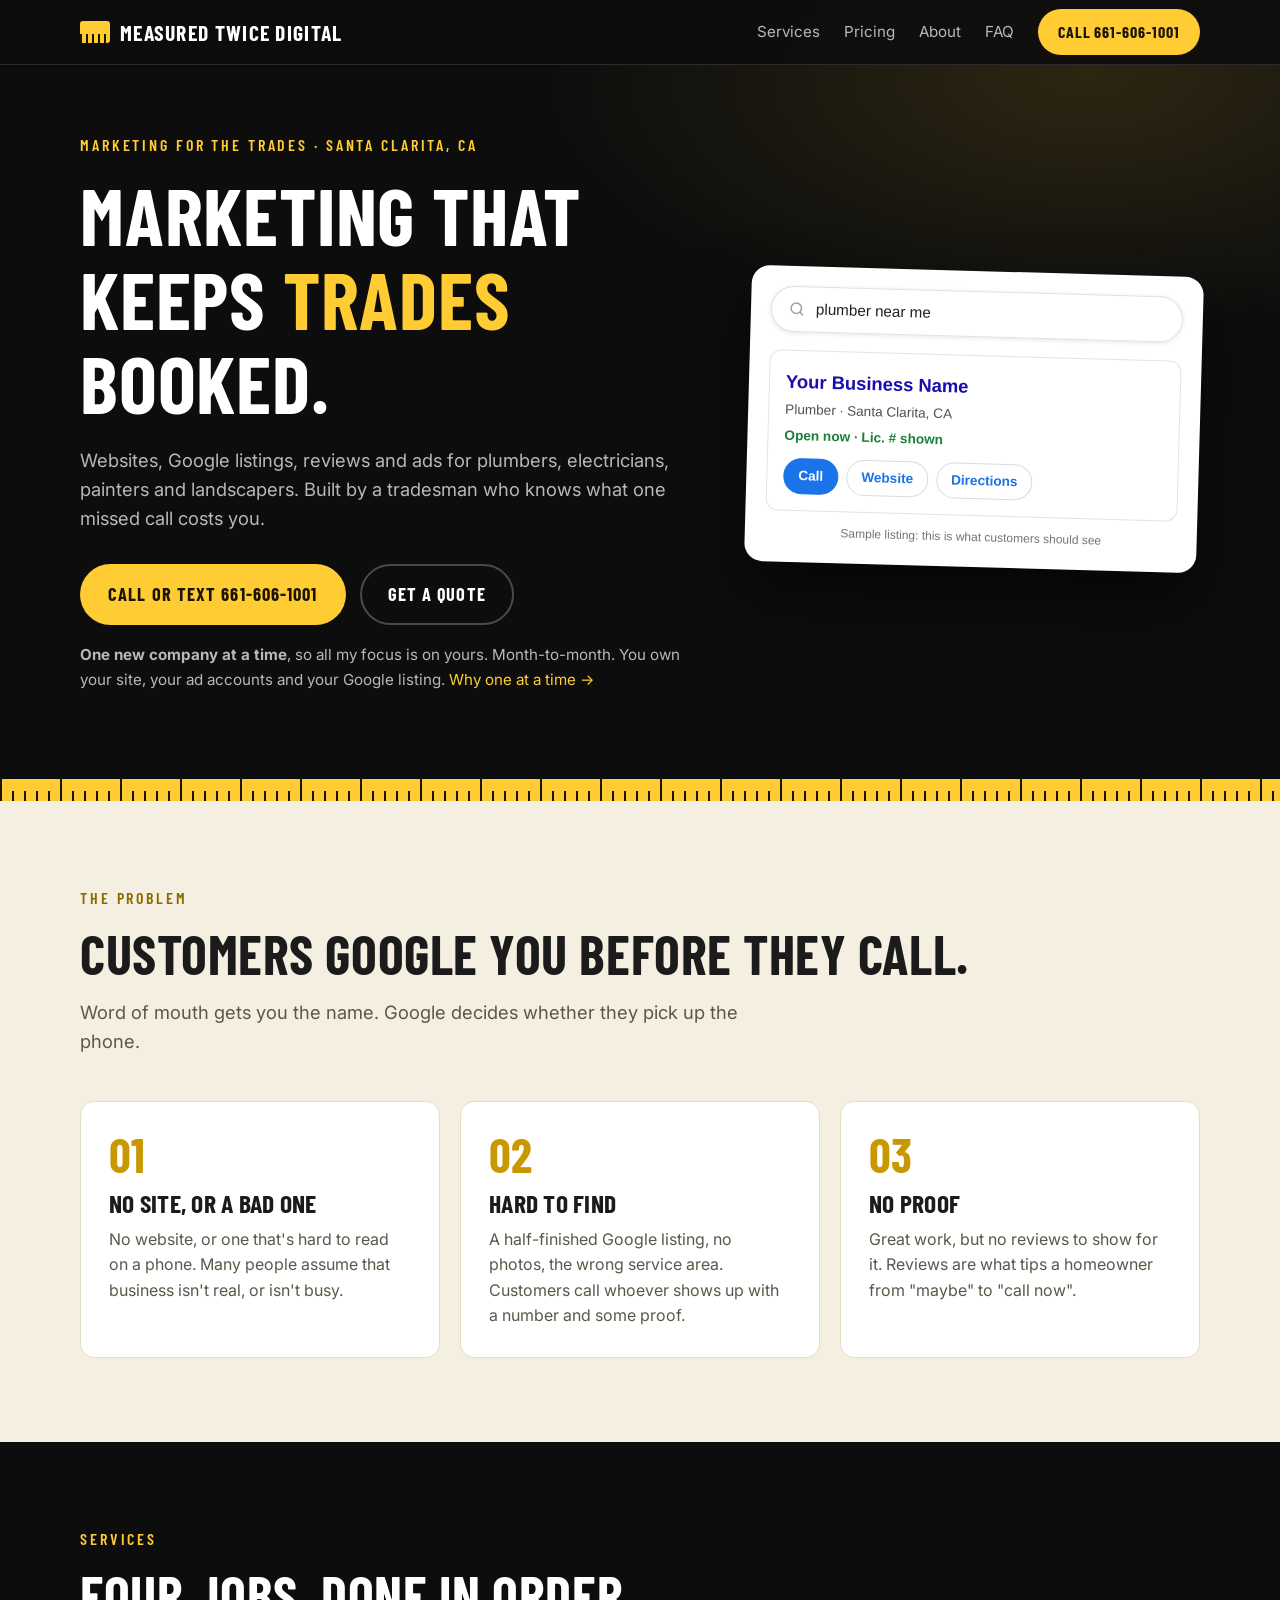
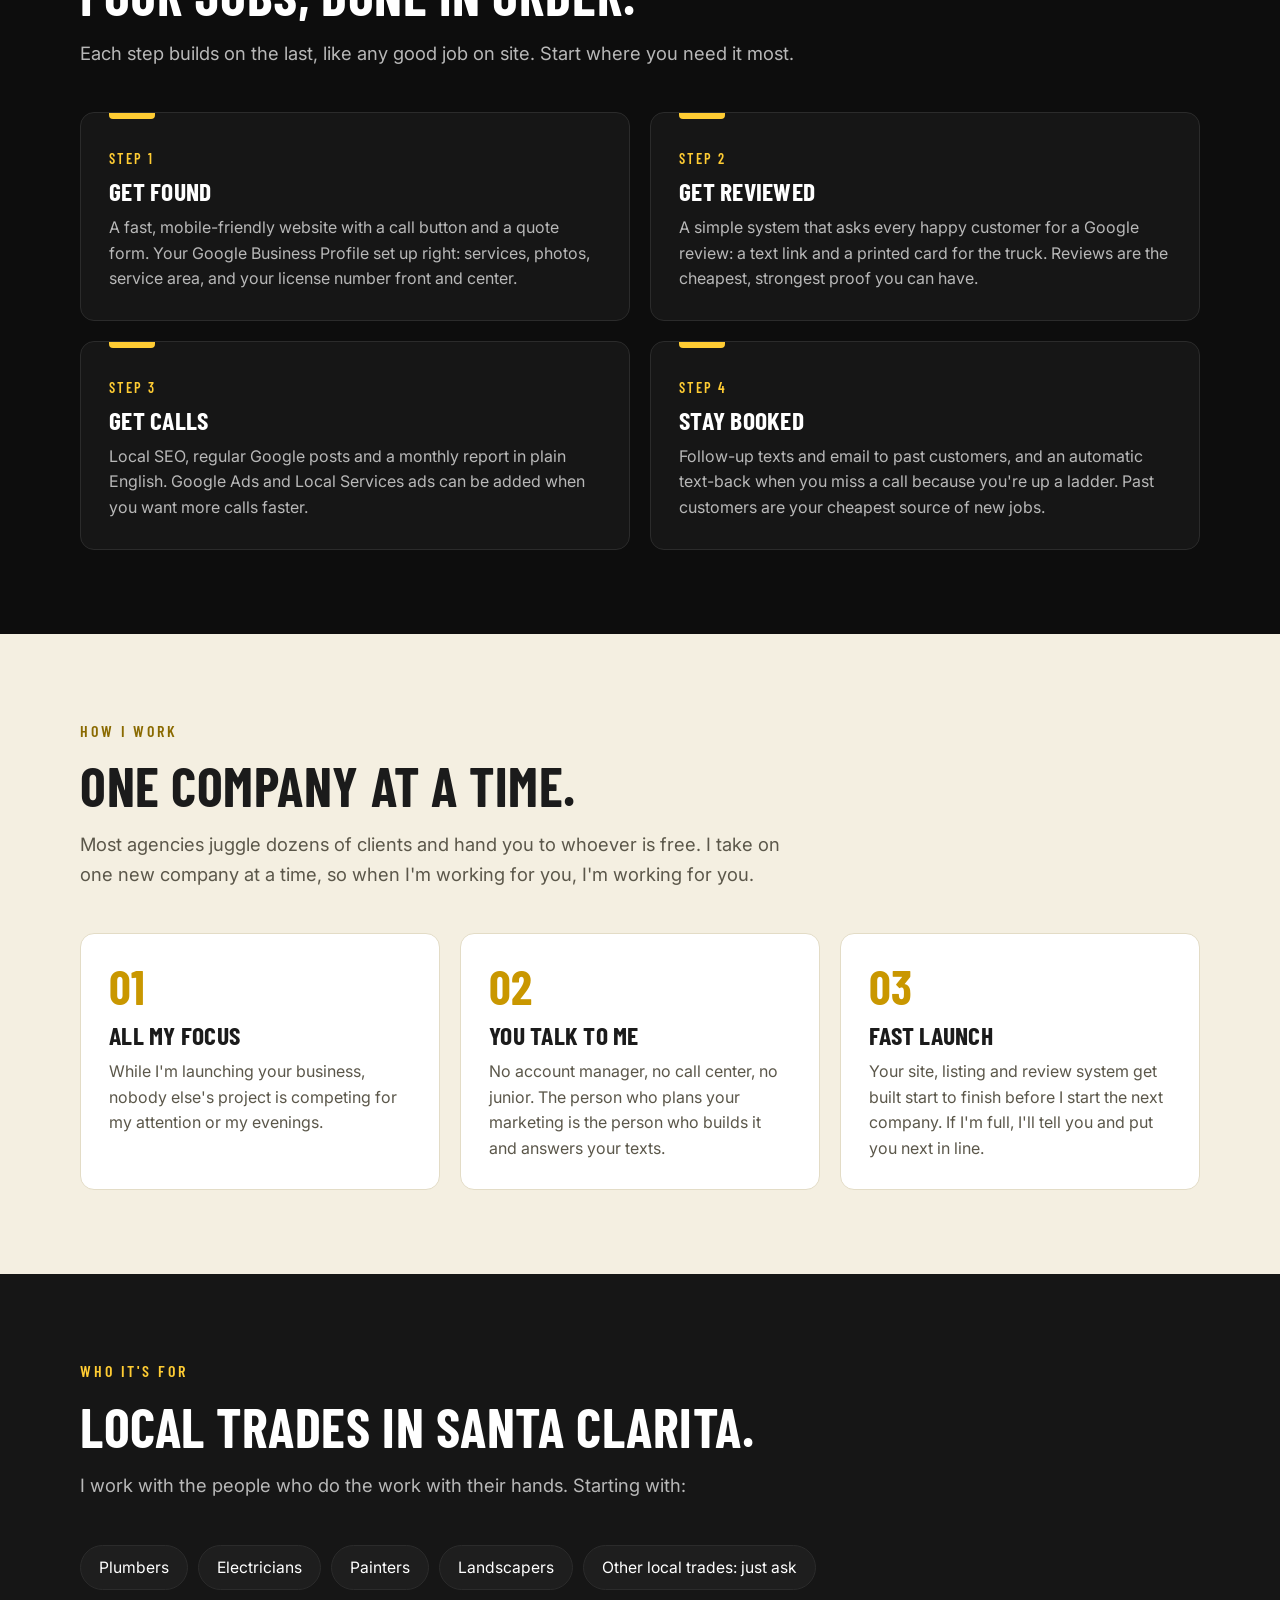
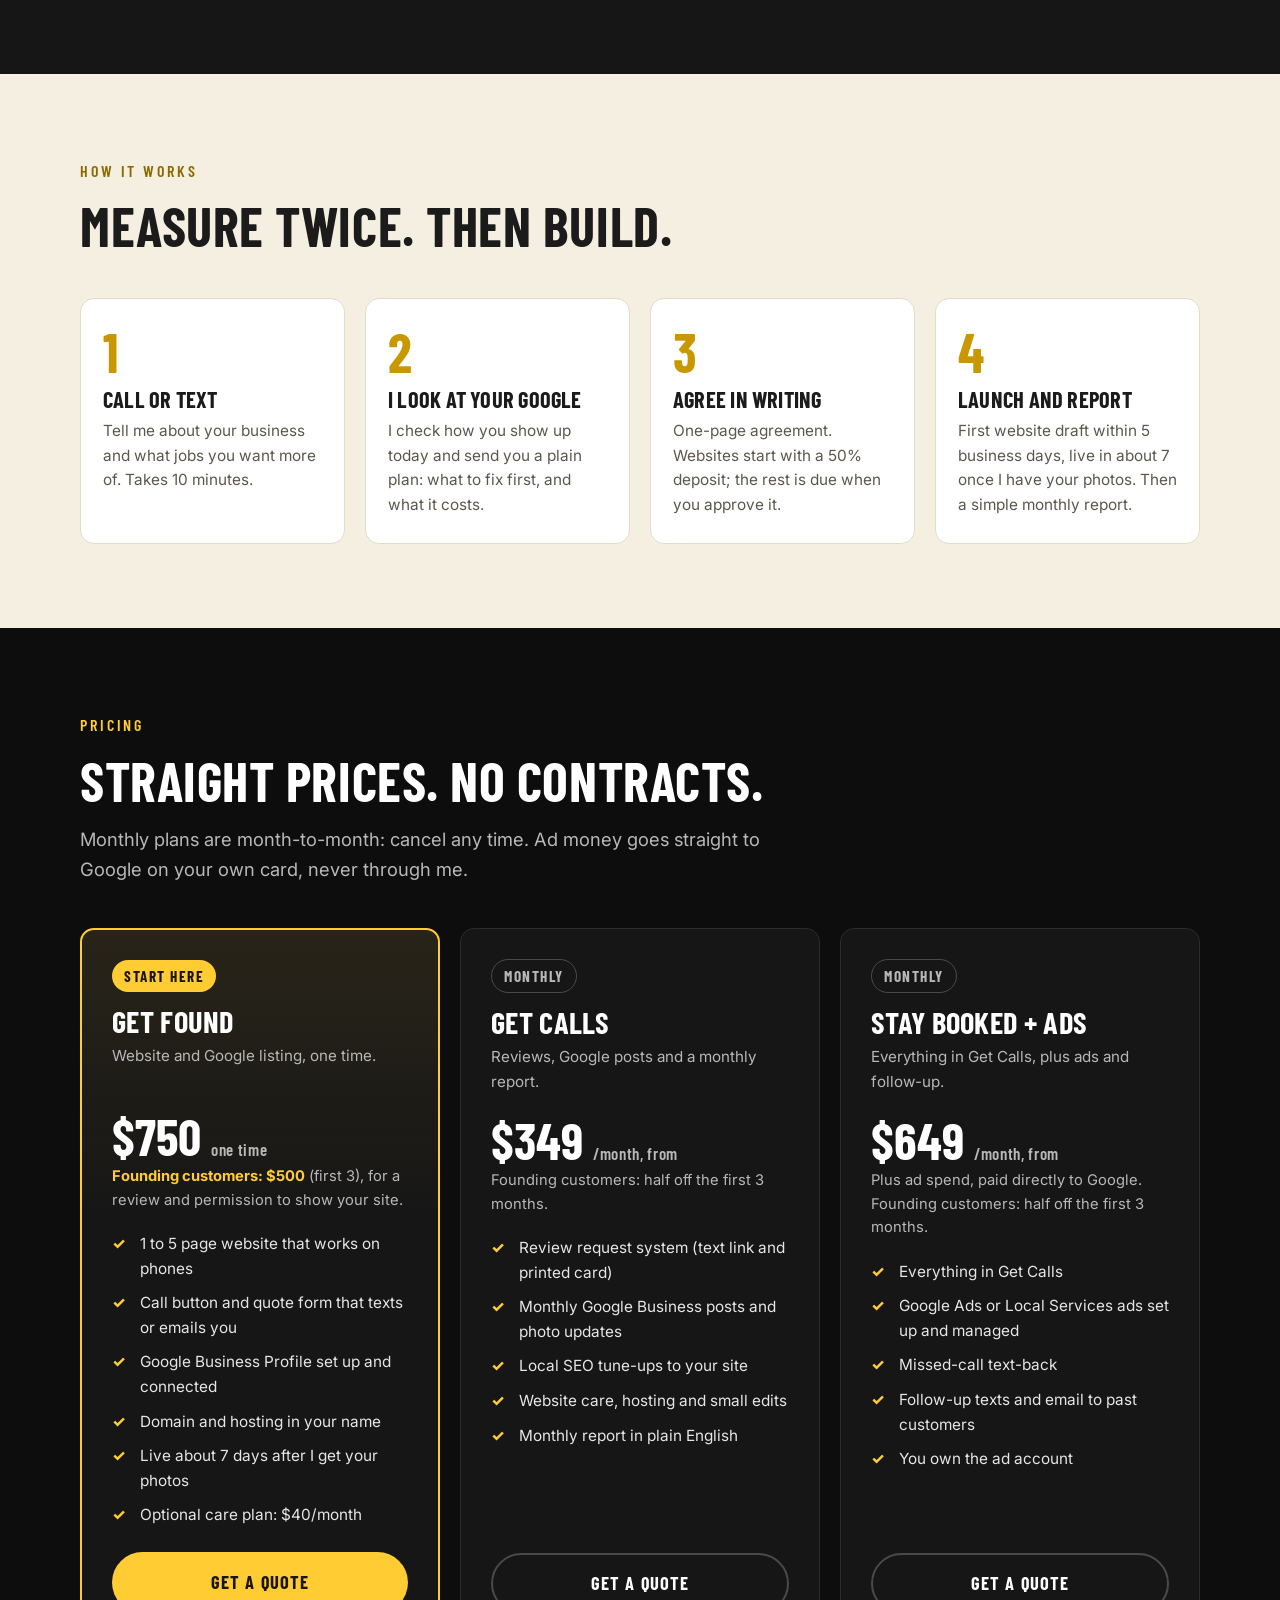
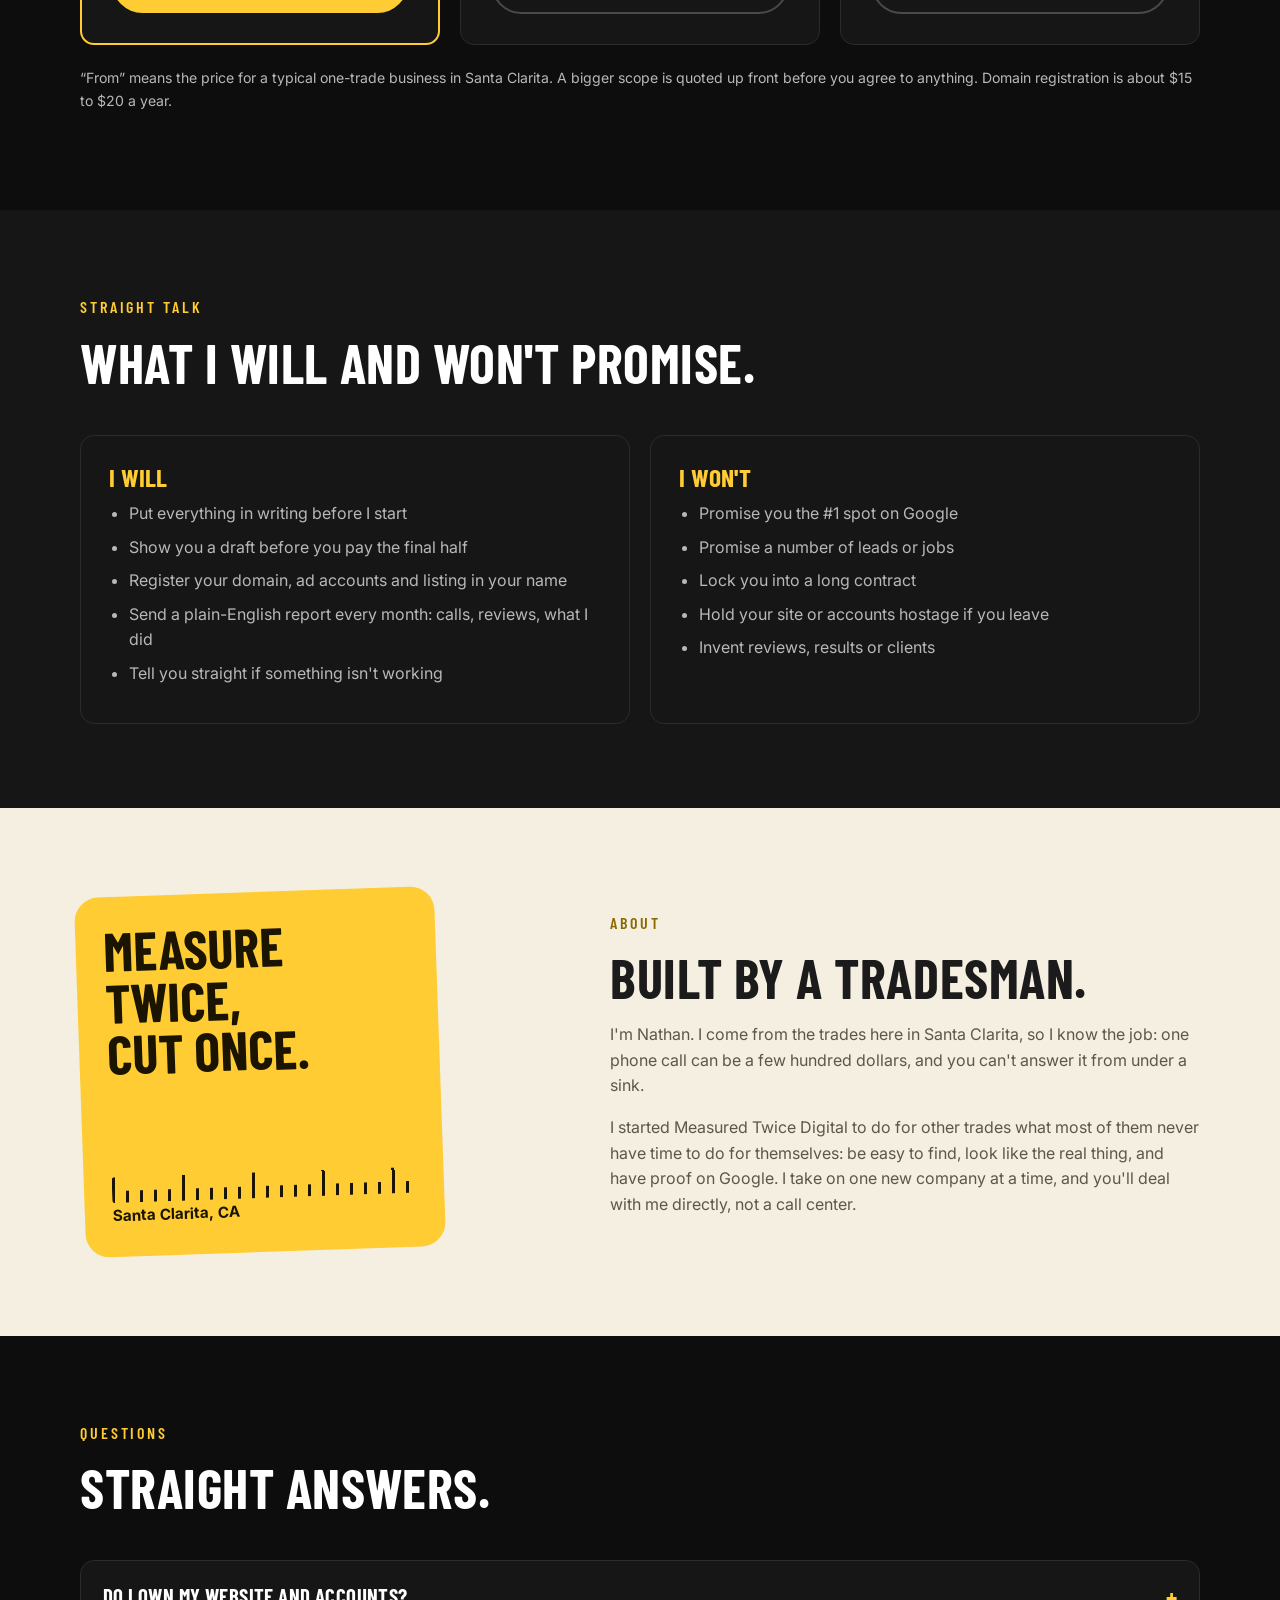
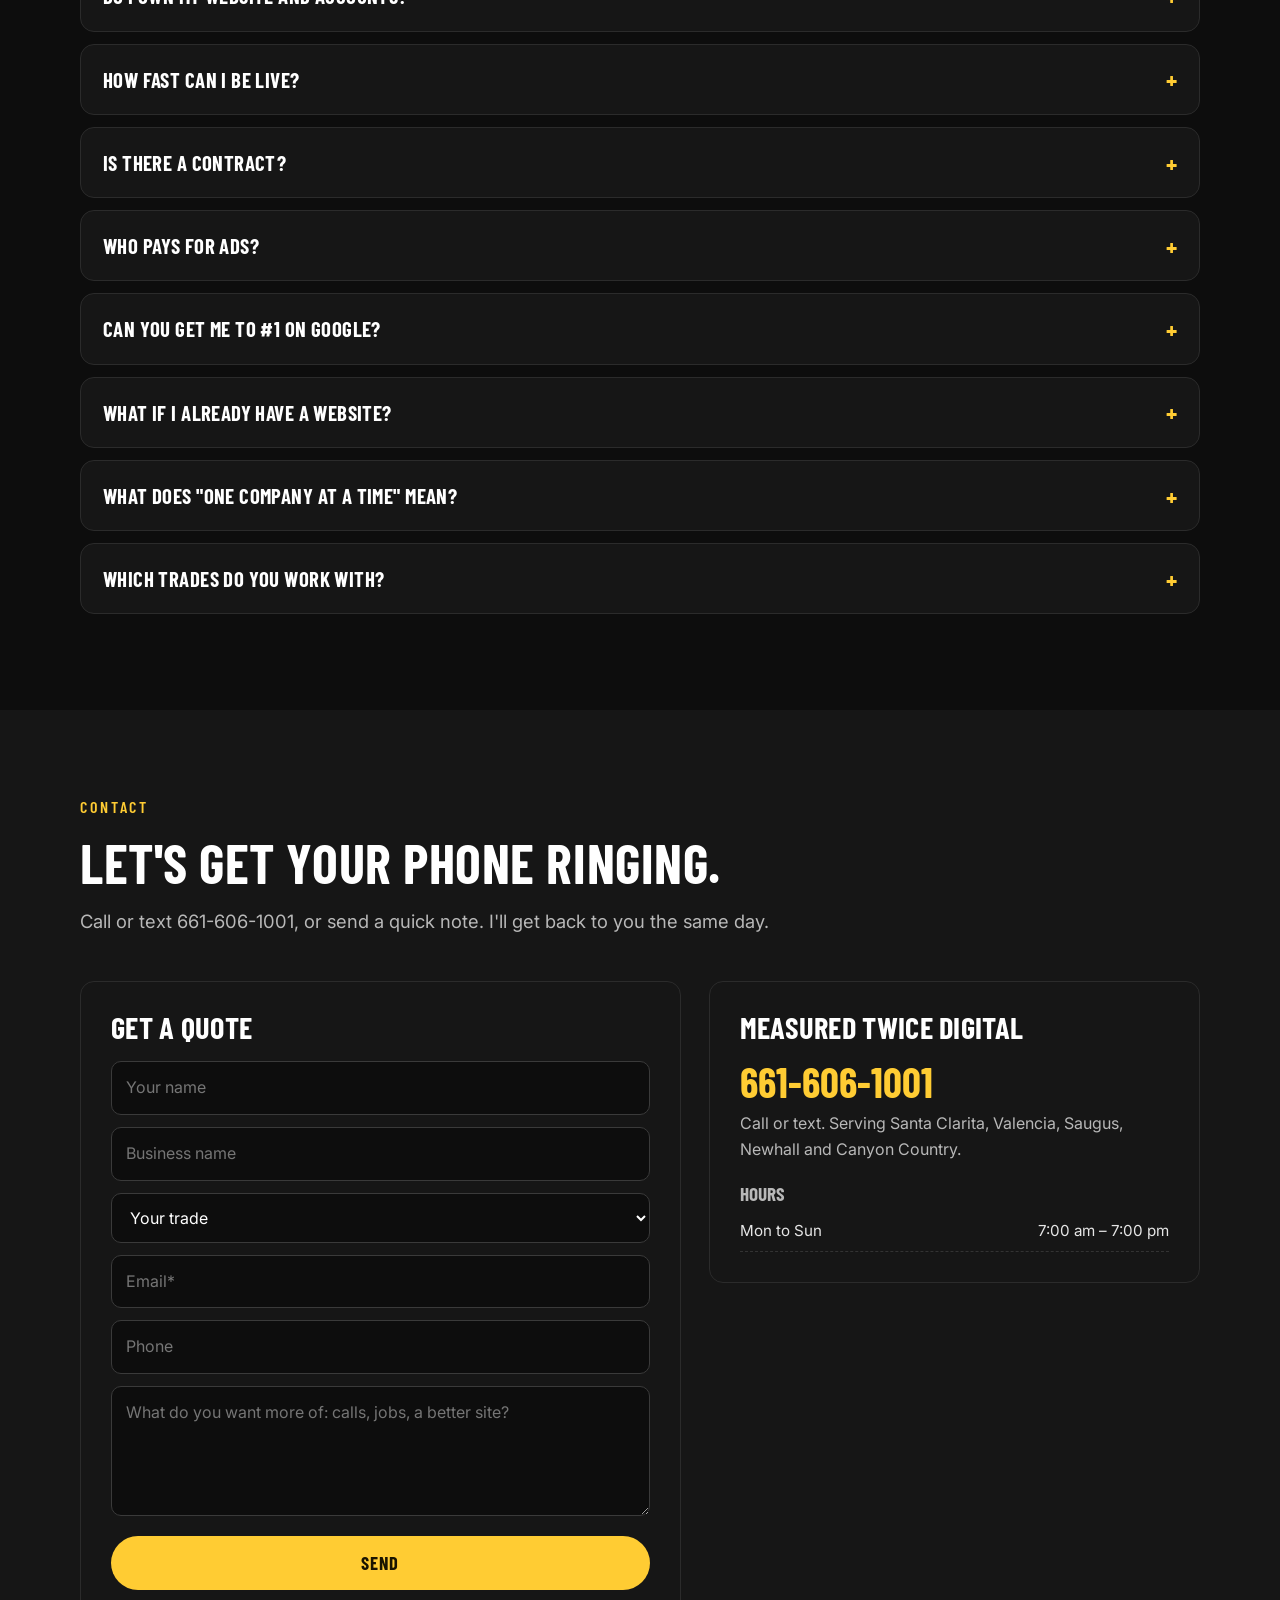
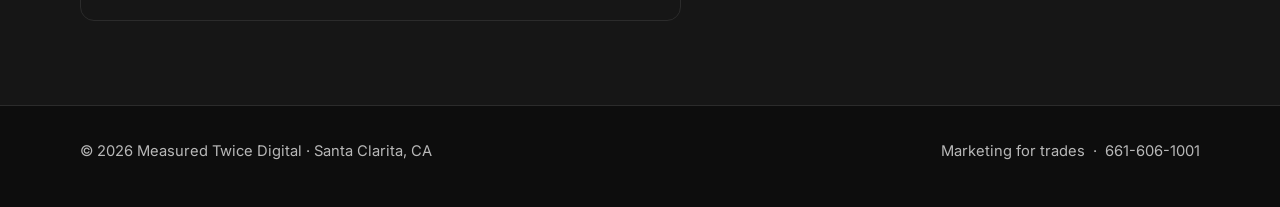
==== commit 8108baf0: "Remove handyman links from the homepage; sitemap lists homepage only" ====
--- a/index.html
+++ b/index.html
@@ -260,10 +260,8 @@
       <div>
         <div class="eyebrow">About</div>
         <h2>Built by a tradesman.</h2>
-        <p>I'm Nathan. I'm a handyman in Santa Clarita, so I know the job: one phone call can be a few hundred dollars, and you can't answer it from under a sink.</p>
-        <p>I started Measured Twice Digital to do for other trades what most of them never have time to do for themselves: be easy to find, look like the real thing, and have proof on Google. I take on one new company at a time, and you'll deal with me directly, not a call center.</p>
-        <p>Looking for a repair? I still do that too: <a href="handyman.html"><b>see handyman services</b></a>.</p>
-      </div>
+        <p>I'm Nathan. I come from the trades here in Santa Clarita, so I know the job: one phone call can be a few hundred dollars, and you can't answer it from under a sink.</p>
+        <p>I started Measured Twice Digital to do for other trades what most of them never have time to do for themselves: be easy to find, look like the real thing, and have proof on Google. I take on one new company at a time, and you'll deal with me directly, not a call center.</p>      </div>
     </div>
   </section>
 
@@ -329,7 +327,7 @@
   <footer>
     <div class="wrap foot">
       <span>&copy; 2026 Measured Twice Digital &middot; Santa Clarita, CA</span>
-      <span><a href="handyman.html">Handyman services</a> &nbsp;&middot;&nbsp; <a href="tel:6616061001">661-606-1001</a></span>
+      <span>Marketing for trades &nbsp;&middot;&nbsp; <a href="tel:6616061001">661-606-1001</a></span>
     </div>
   </footer>
 
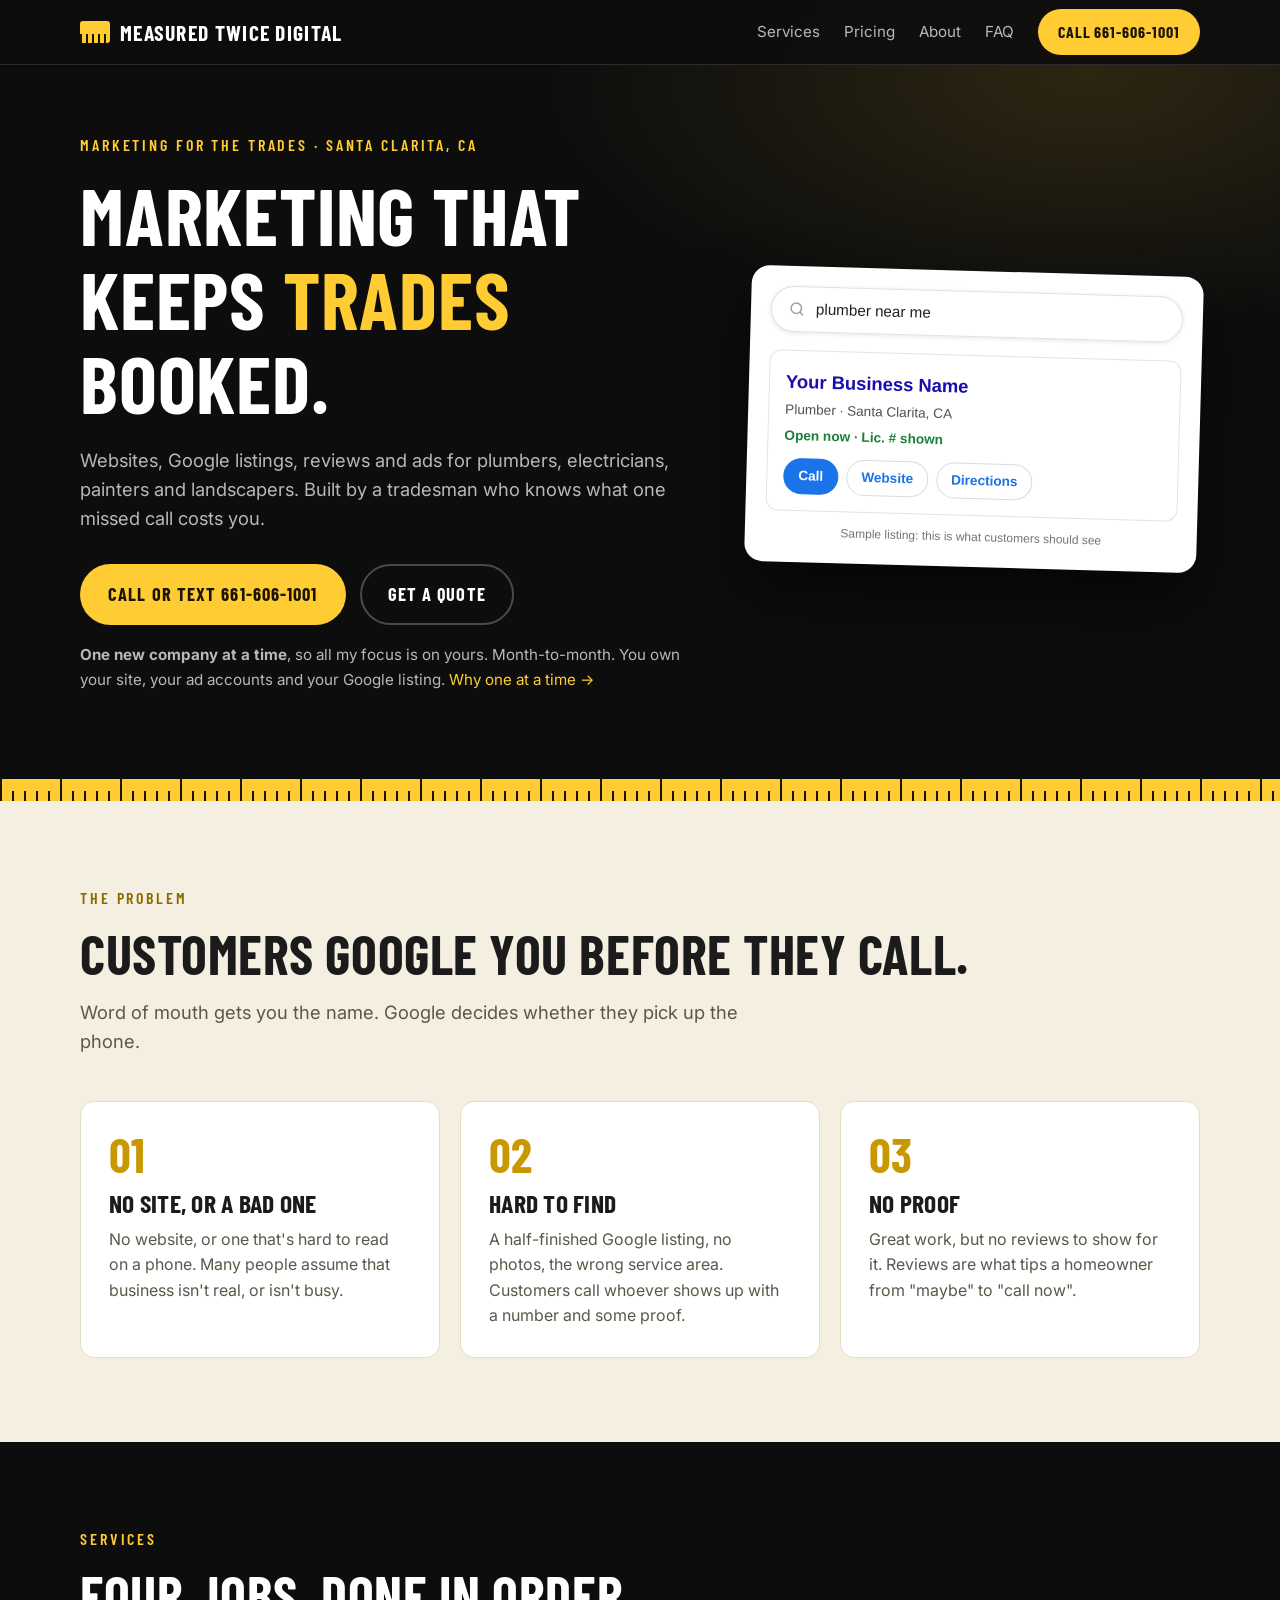
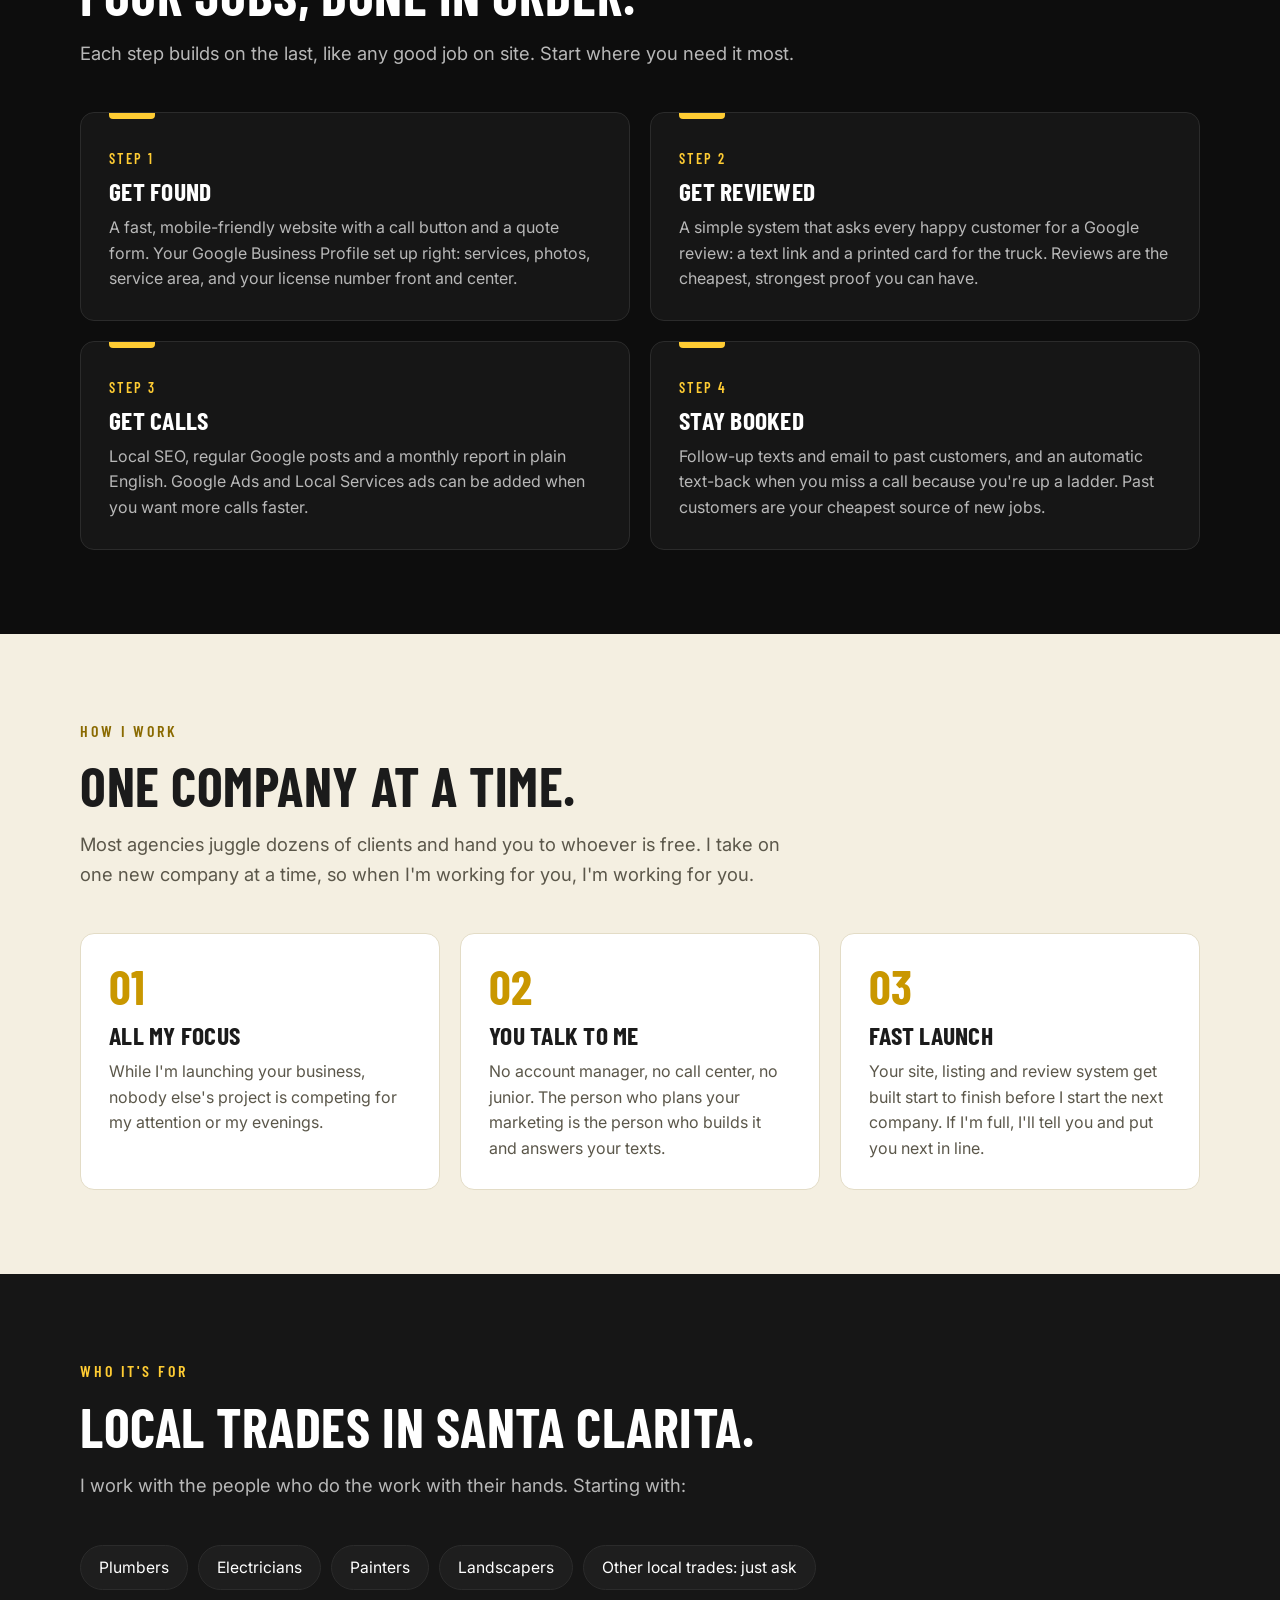
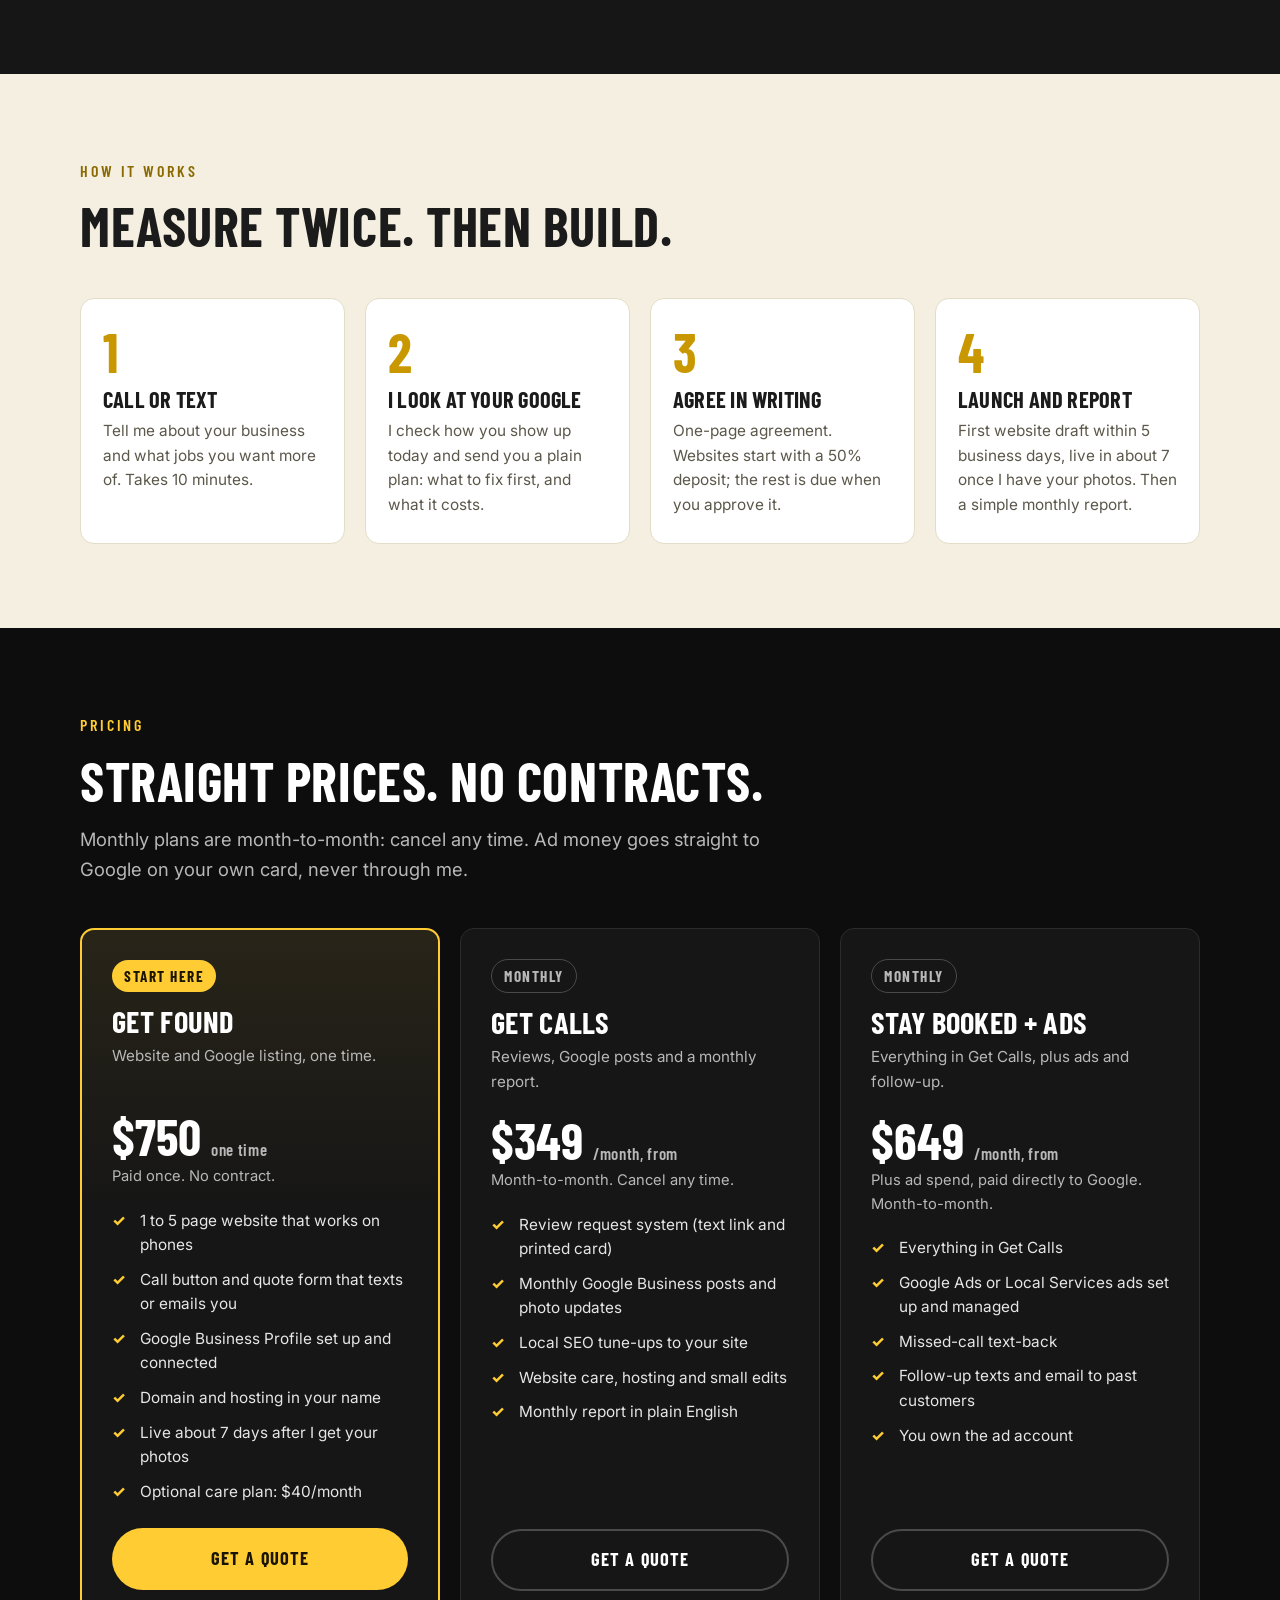
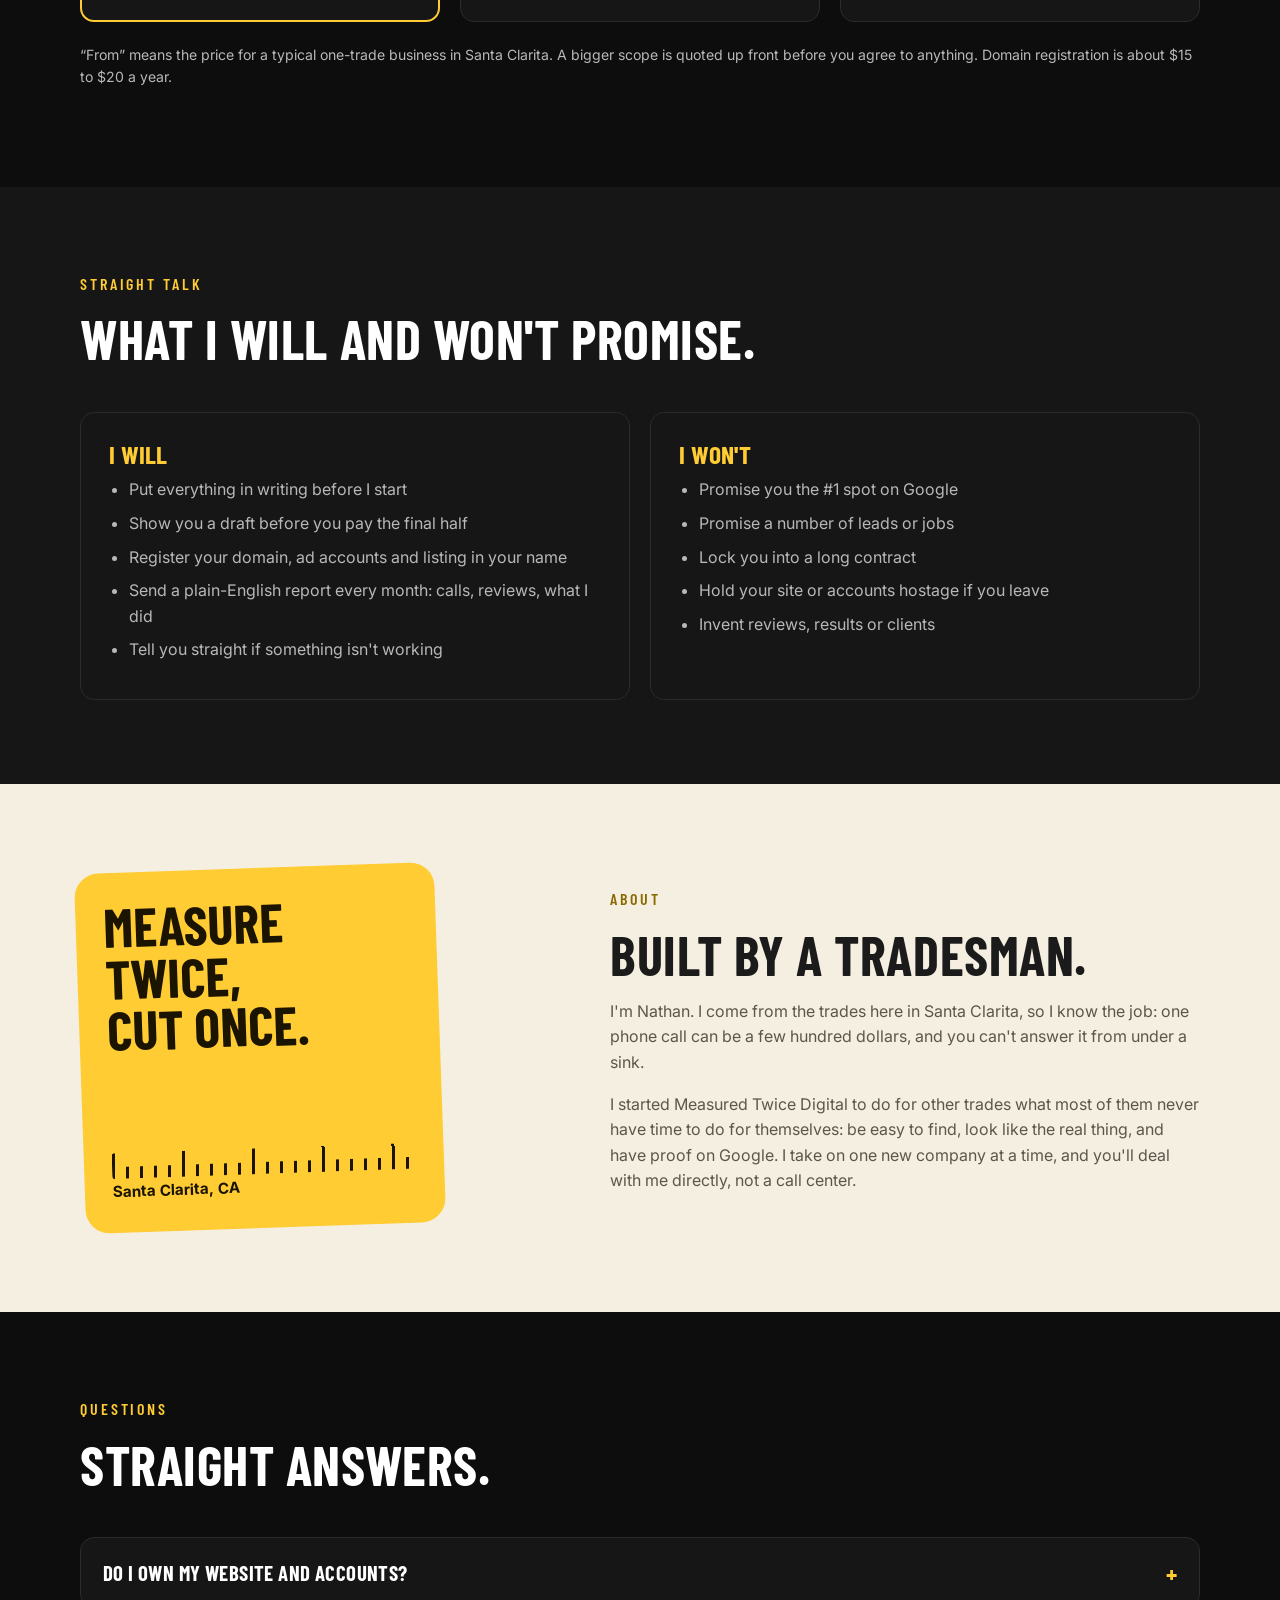
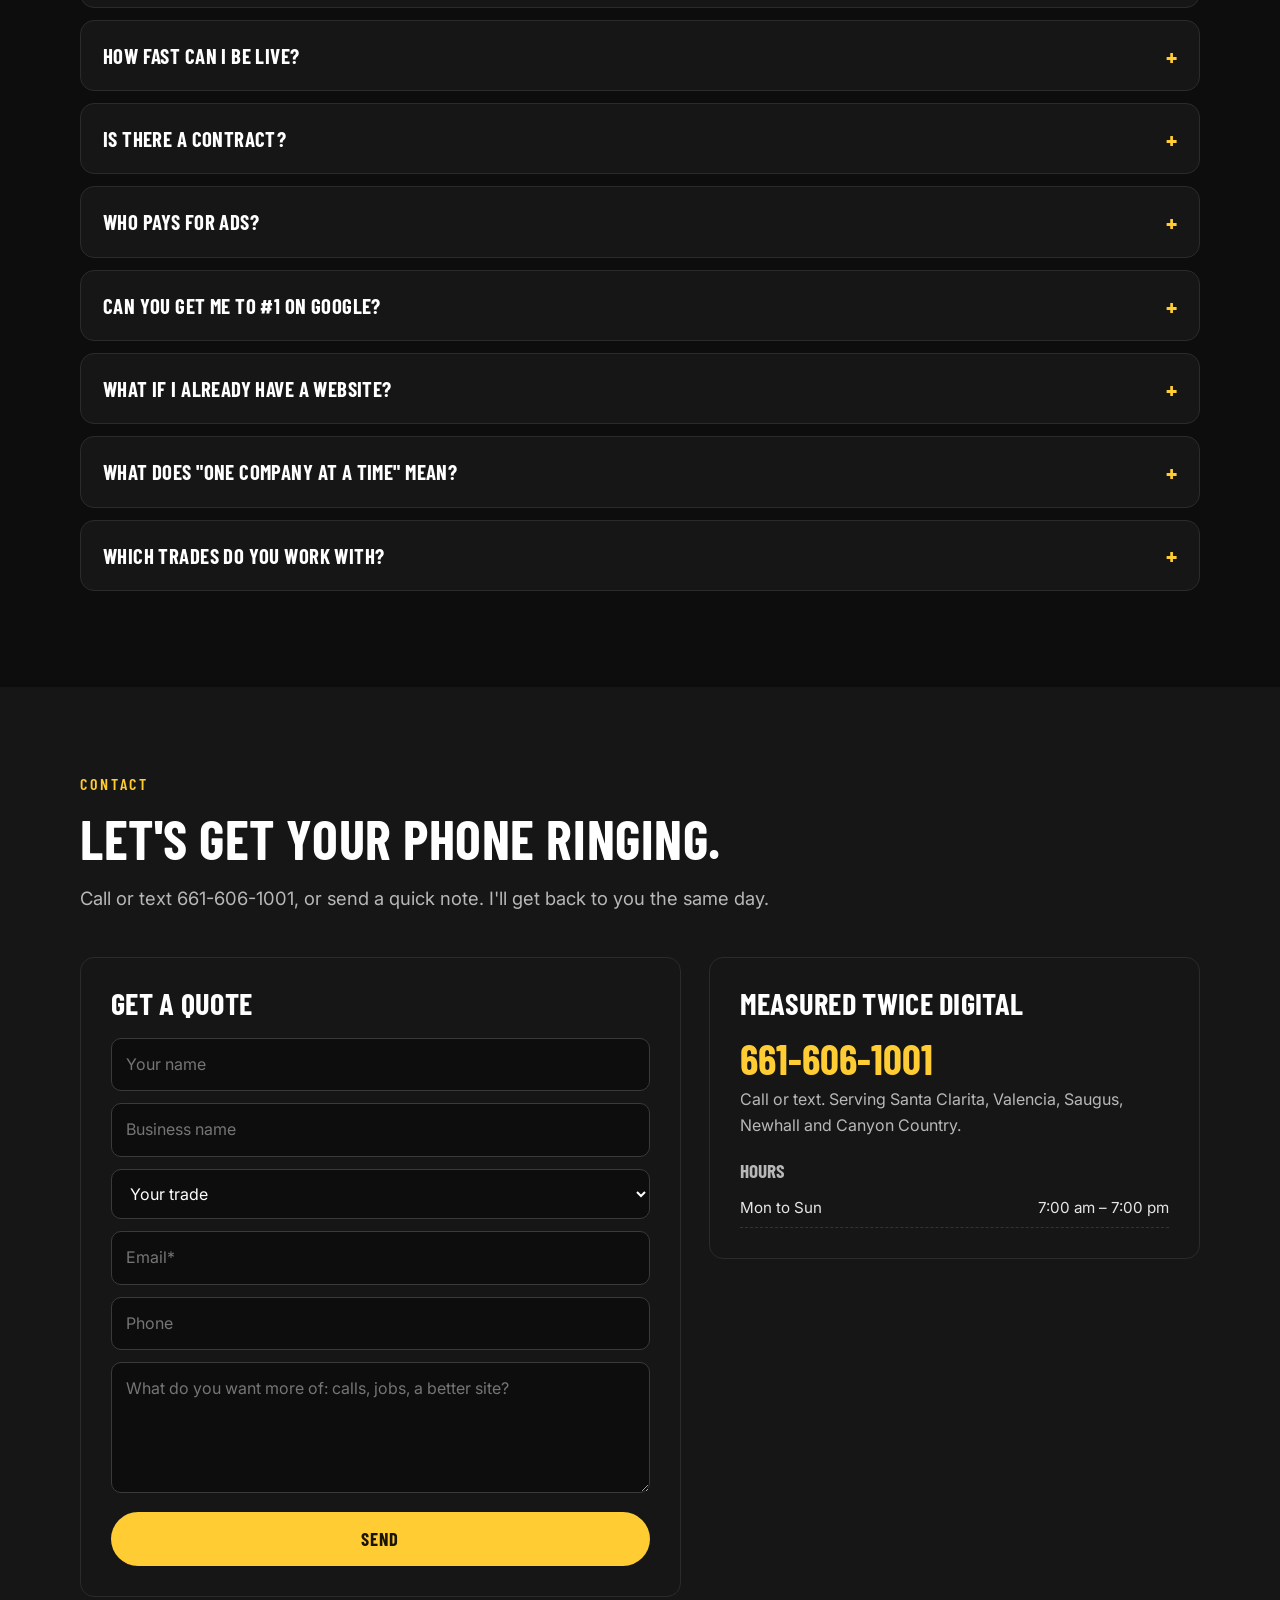
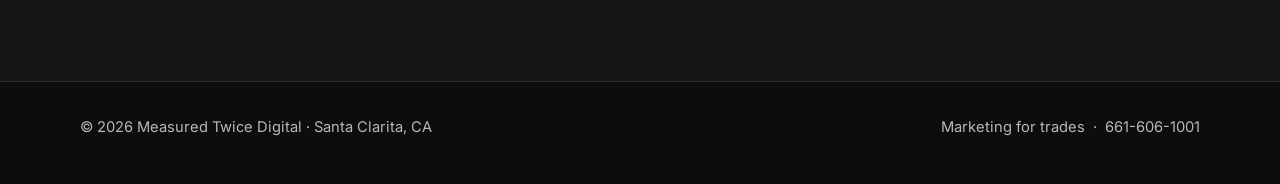
==== commit fc2b269a: "Remove founding-customer deals from pricing" ====
--- a/index.html
+++ b/index.html
@@ -174,7 +174,7 @@
           <h3>Get Found</h3>
           <div class="who">Website and Google listing, one time.</div>
           <div class="price">$750 <small>one time</small></div>
-          <div class="price-sub"><b>Founding customers: $500</b> (first 3), for a review and permission to show your site.</div>
+          <div class="price-sub">Paid once. No contract.</div>
           <ul>
             <li>1 to 5 page website that works on phones</li>
             <li>Call button and quote form that texts or emails you</li>
@@ -190,7 +190,7 @@
           <h3>Get Calls</h3>
           <div class="who">Reviews, Google posts and a monthly report.</div>
           <div class="price">$349 <small>/month, from</small></div>
-          <div class="price-sub">Founding customers: half off the first 3 months.</div>
+          <div class="price-sub">Month-to-month. Cancel any time.</div>
           <ul>
             <li>Review request system (text link and printed card)</li>
             <li>Monthly Google Business posts and photo updates</li>
@@ -205,7 +205,7 @@
           <h3>Stay Booked + Ads</h3>
           <div class="who">Everything in Get Calls, plus ads and follow-up.</div>
           <div class="price">$649 <small>/month, from</small></div>
-          <div class="price-sub">Plus ad spend, paid directly to Google. Founding customers: half off the first 3 months.</div>
+          <div class="price-sub">Plus ad spend, paid directly to Google. Month-to-month.</div>
           <ul>
             <li>Everything in Get Calls</li>
             <li>Google Ads or Local Services ads set up and managed</li>
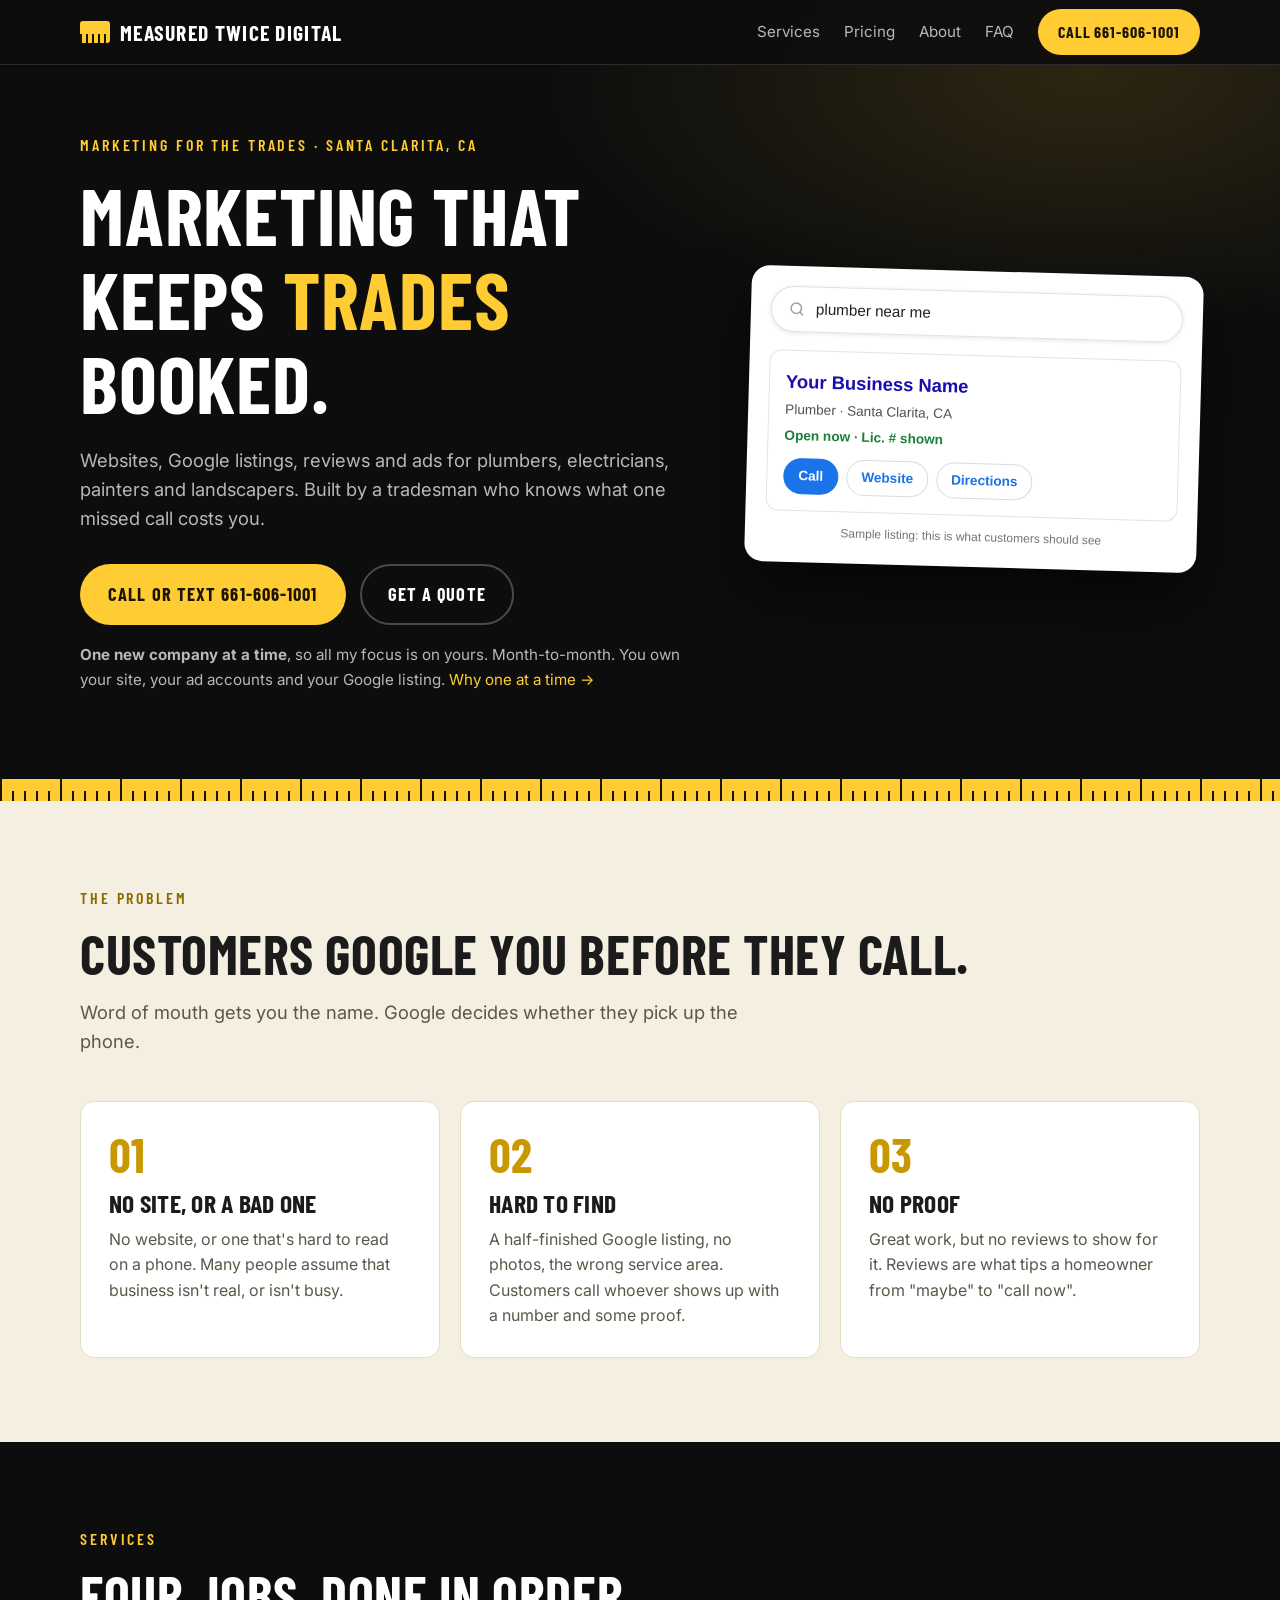
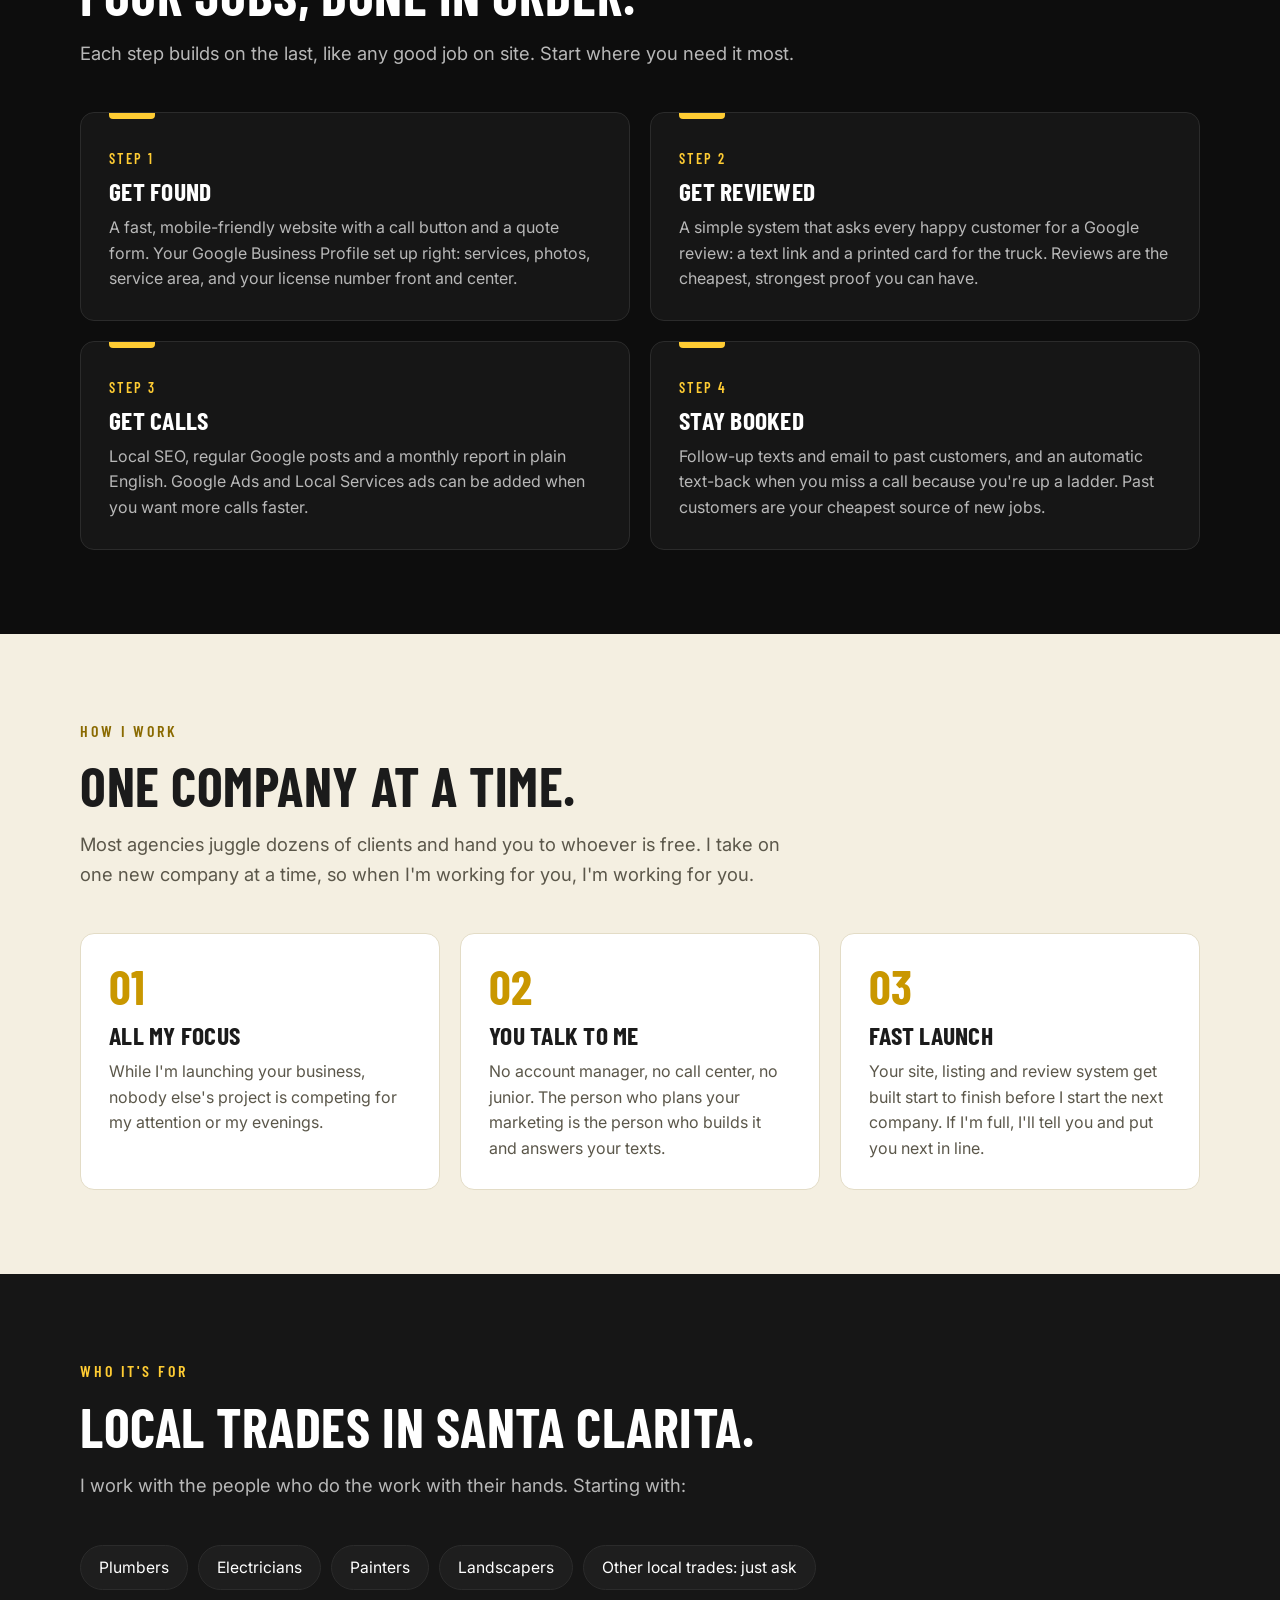
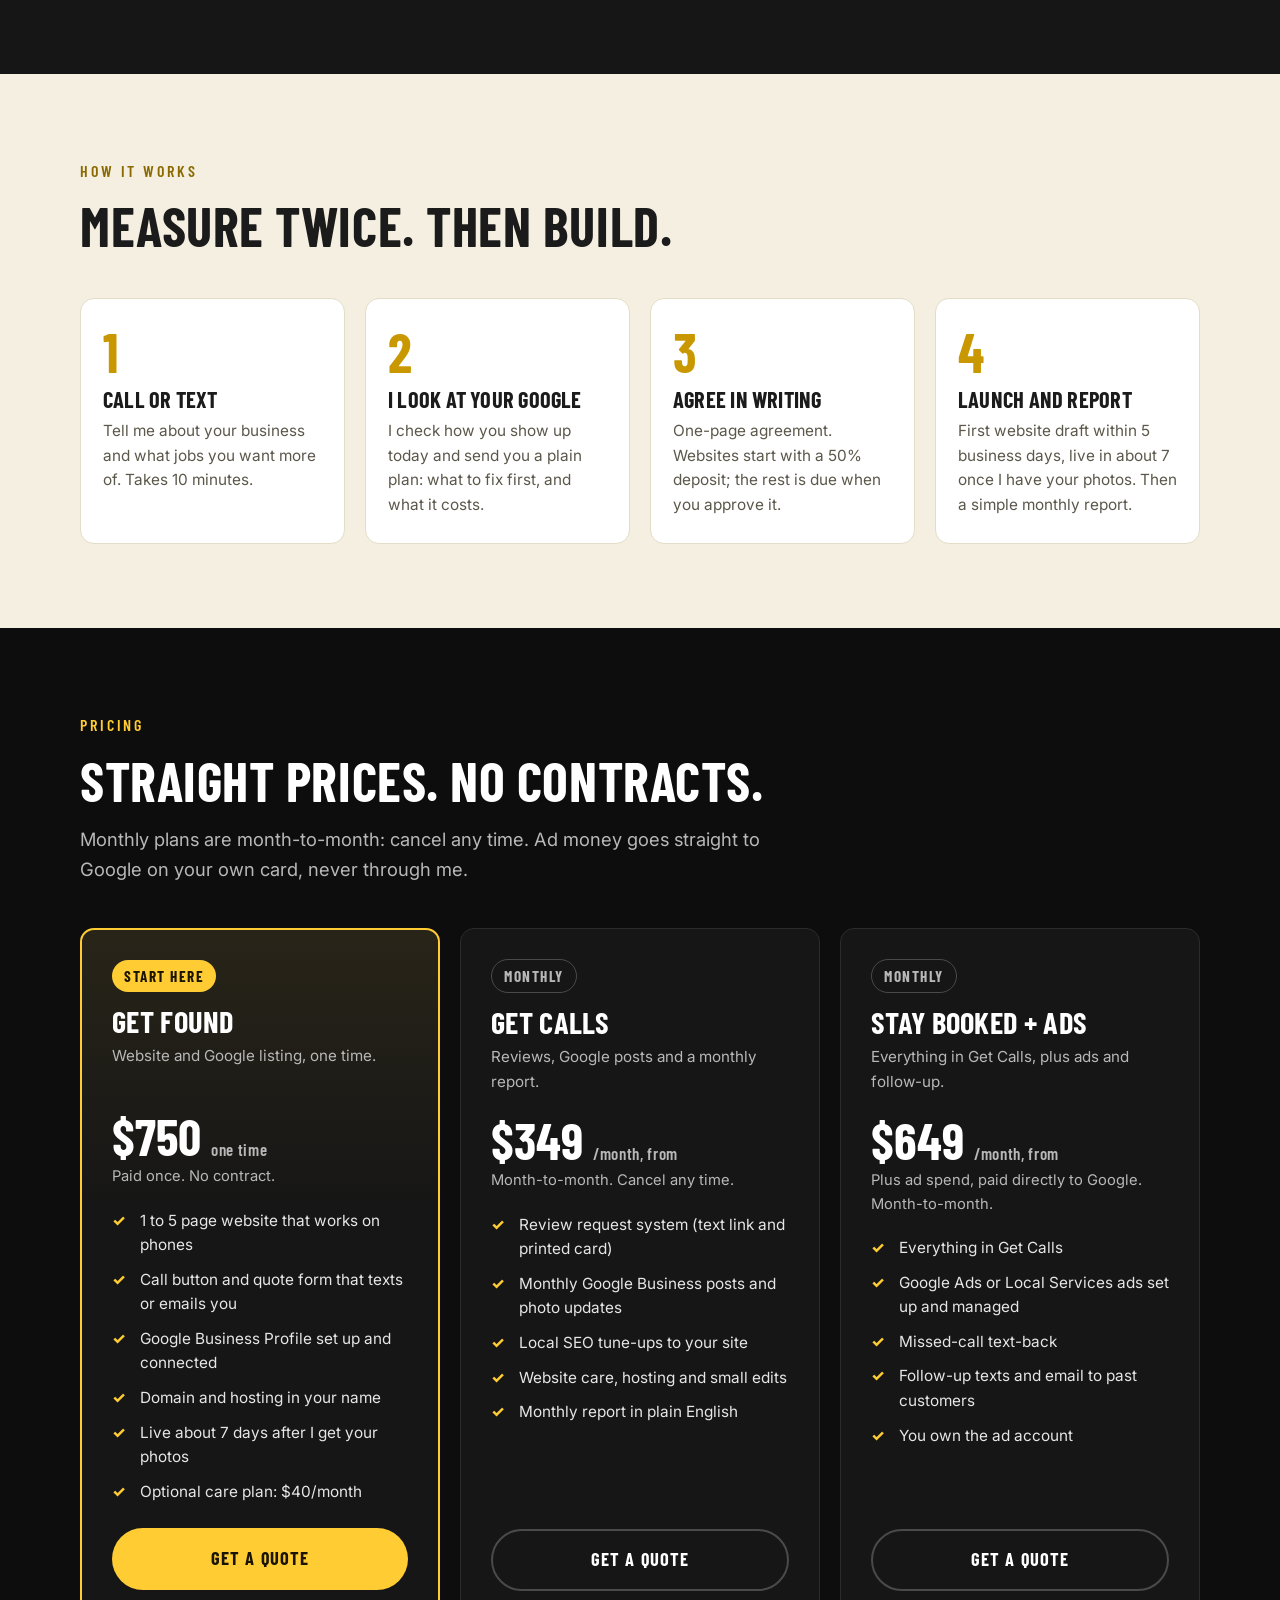
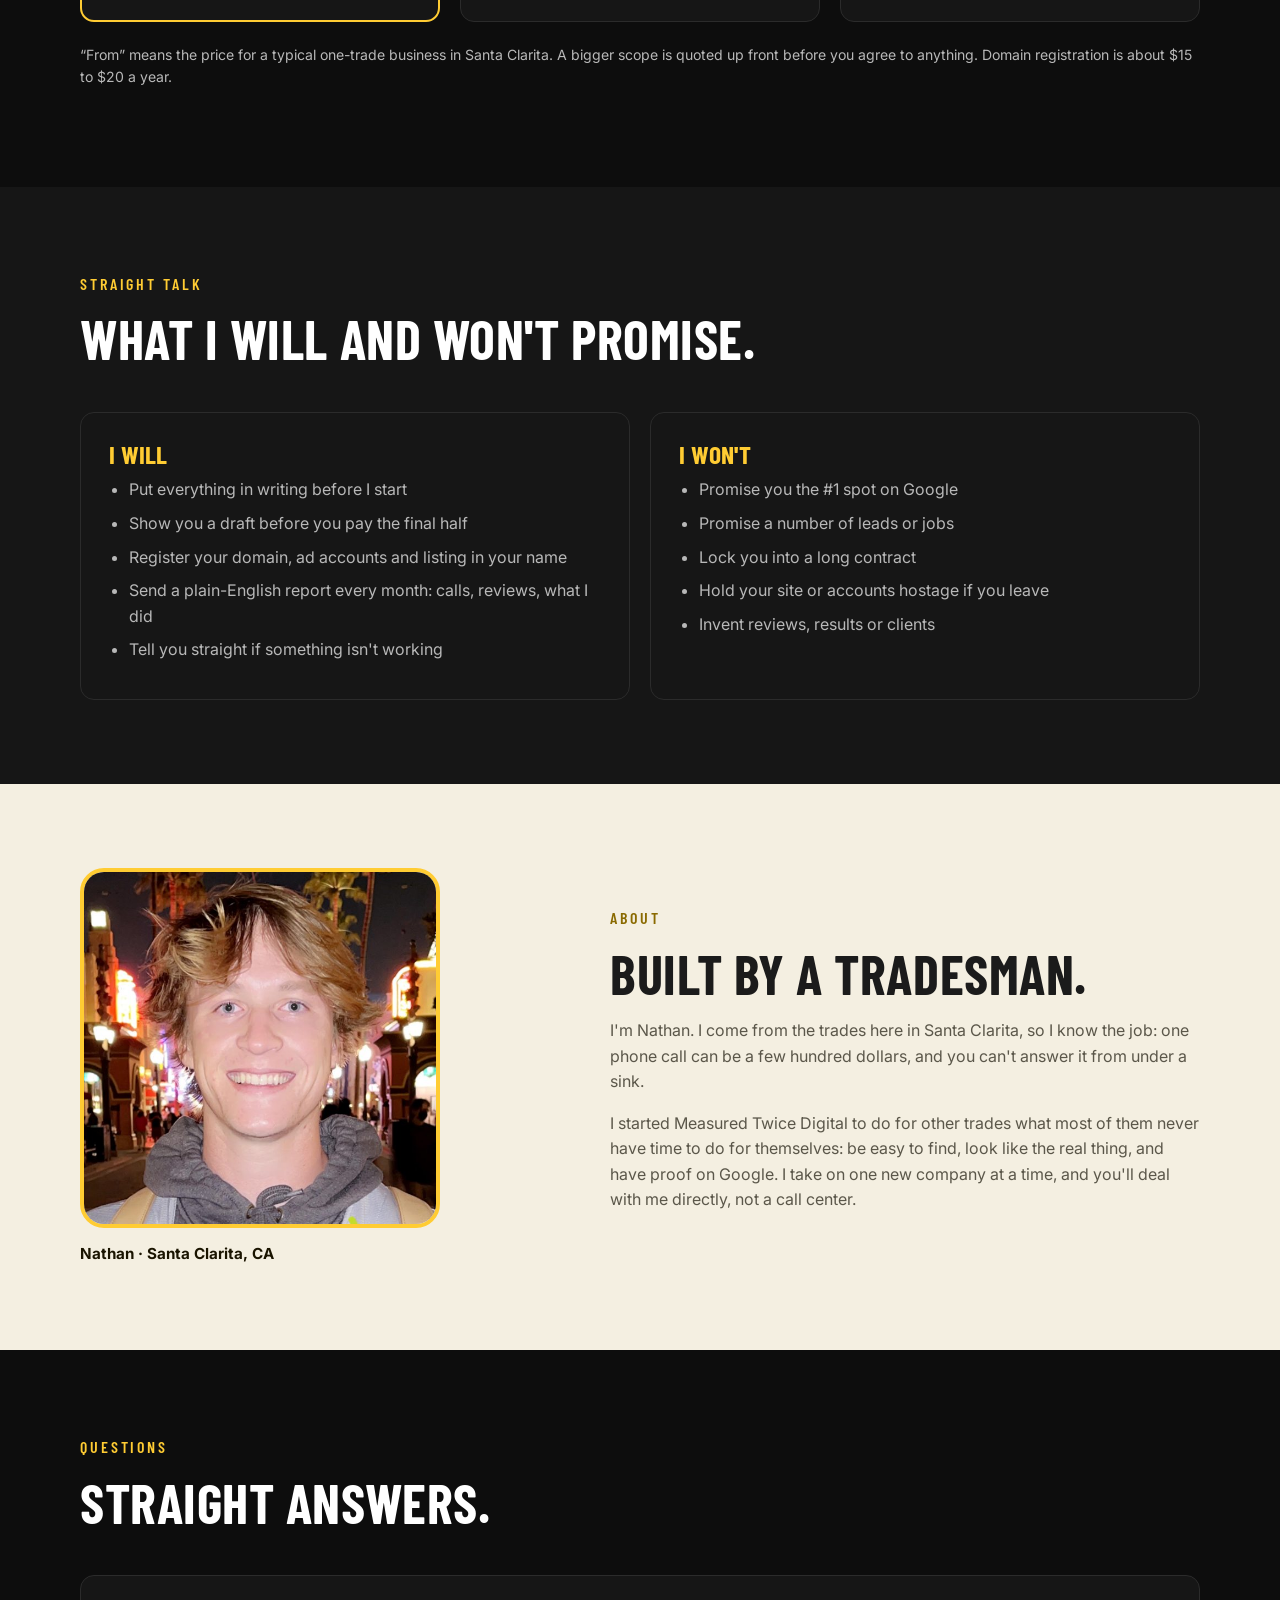
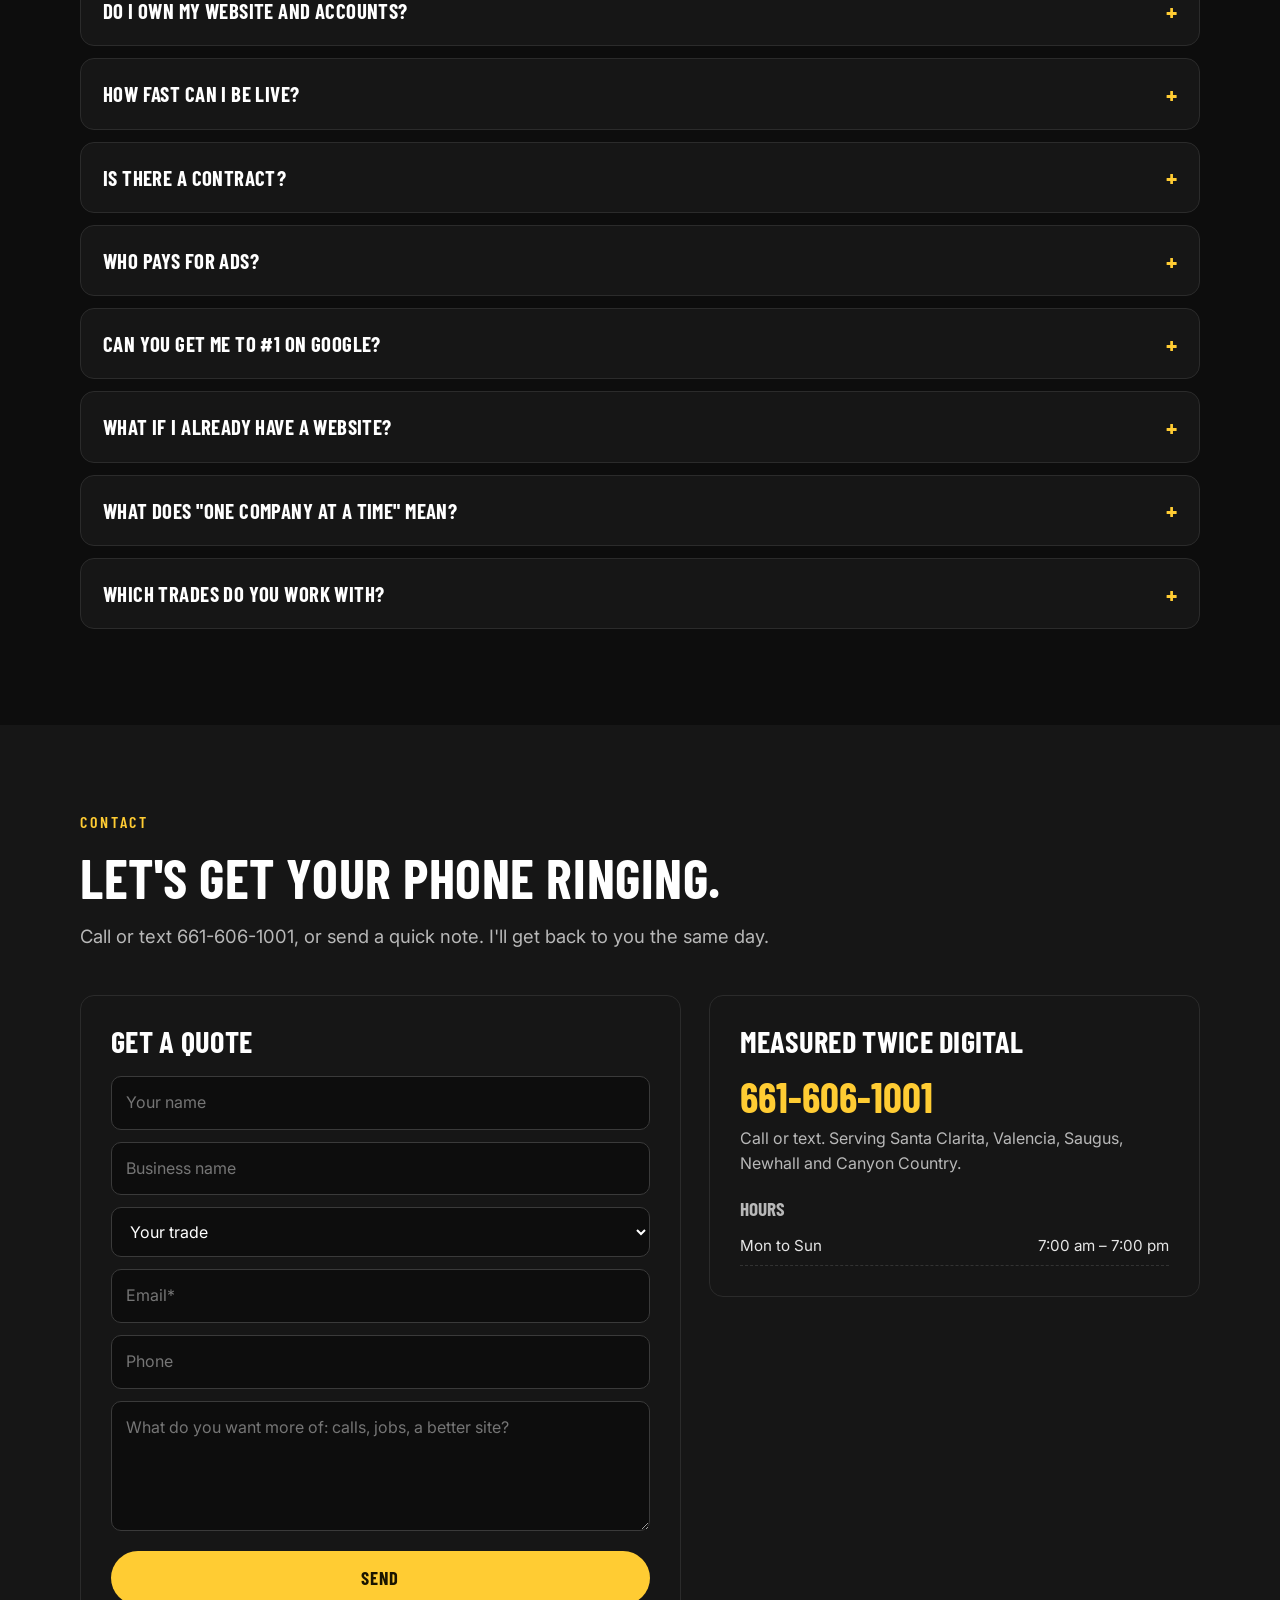
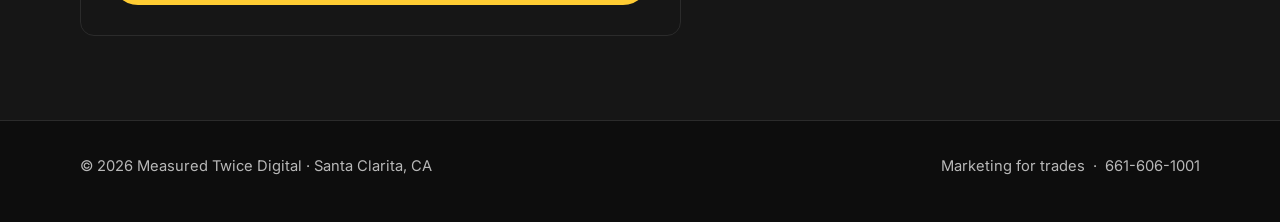
==== commit 09d09020: "Add owner photo to About section" ====
--- a/index.html
+++ b/index.html
@@ -253,10 +253,10 @@
 
   <section class="section cream" id="about">
     <div class="wrap about">
-      <div class="about-badge" aria-hidden="true">
-        <div class="big">Measure<br>twice,<br>cut once.</div>
-        <div><div class="ruler"></div><span>Santa Clarita, CA</span></div>
-      </div>
+      <figure class="about-photo">
+        <img src="nathan.jpg" width="640" height="640" alt="Nathan, owner of Measured Twice Digital" loading="lazy">
+        <figcaption>Nathan &middot; Santa Clarita, CA</figcaption>
+      </figure>
       <div>
         <div class="eyebrow">About</div>
         <h2>Built by a tradesman.</h2>
--- a/style.css
+++ b/style.css
@@ -140,6 +140,9 @@
     repeating-linear-gradient(90deg, var(--accent-ink) 0 3px, transparent 3px 70px) bottom/100% 26px no-repeat,
     transparent; }
 .about-badge span { font-weight: 700; font-size: .95rem; }
+.about-photo { margin: 0; max-width: 360px; }
+.about-photo img { display: block; width: 100%; height: auto; aspect-ratio: 1 / 1; object-fit: cover; border-radius: 24px; border: 4px solid var(--accent); }
+.about-photo figcaption { margin-top: 14px; font-weight: 700; font-size: .95rem; color: var(--accent-ink); }
 
 .btn { white-space: nowrap; }
 .btn .short { display: none; }
@@ -190,6 +193,7 @@
   .cards, .pricing { grid-template-columns: 1fr; }
   .steps { grid-template-columns: 1fr 1fr; }
   .about-badge { max-width: 280px; }
+  .about-photo { max-width: 280px; }
   .plan .who { min-height: 0; }
 }
 @media (max-width: 640px) {
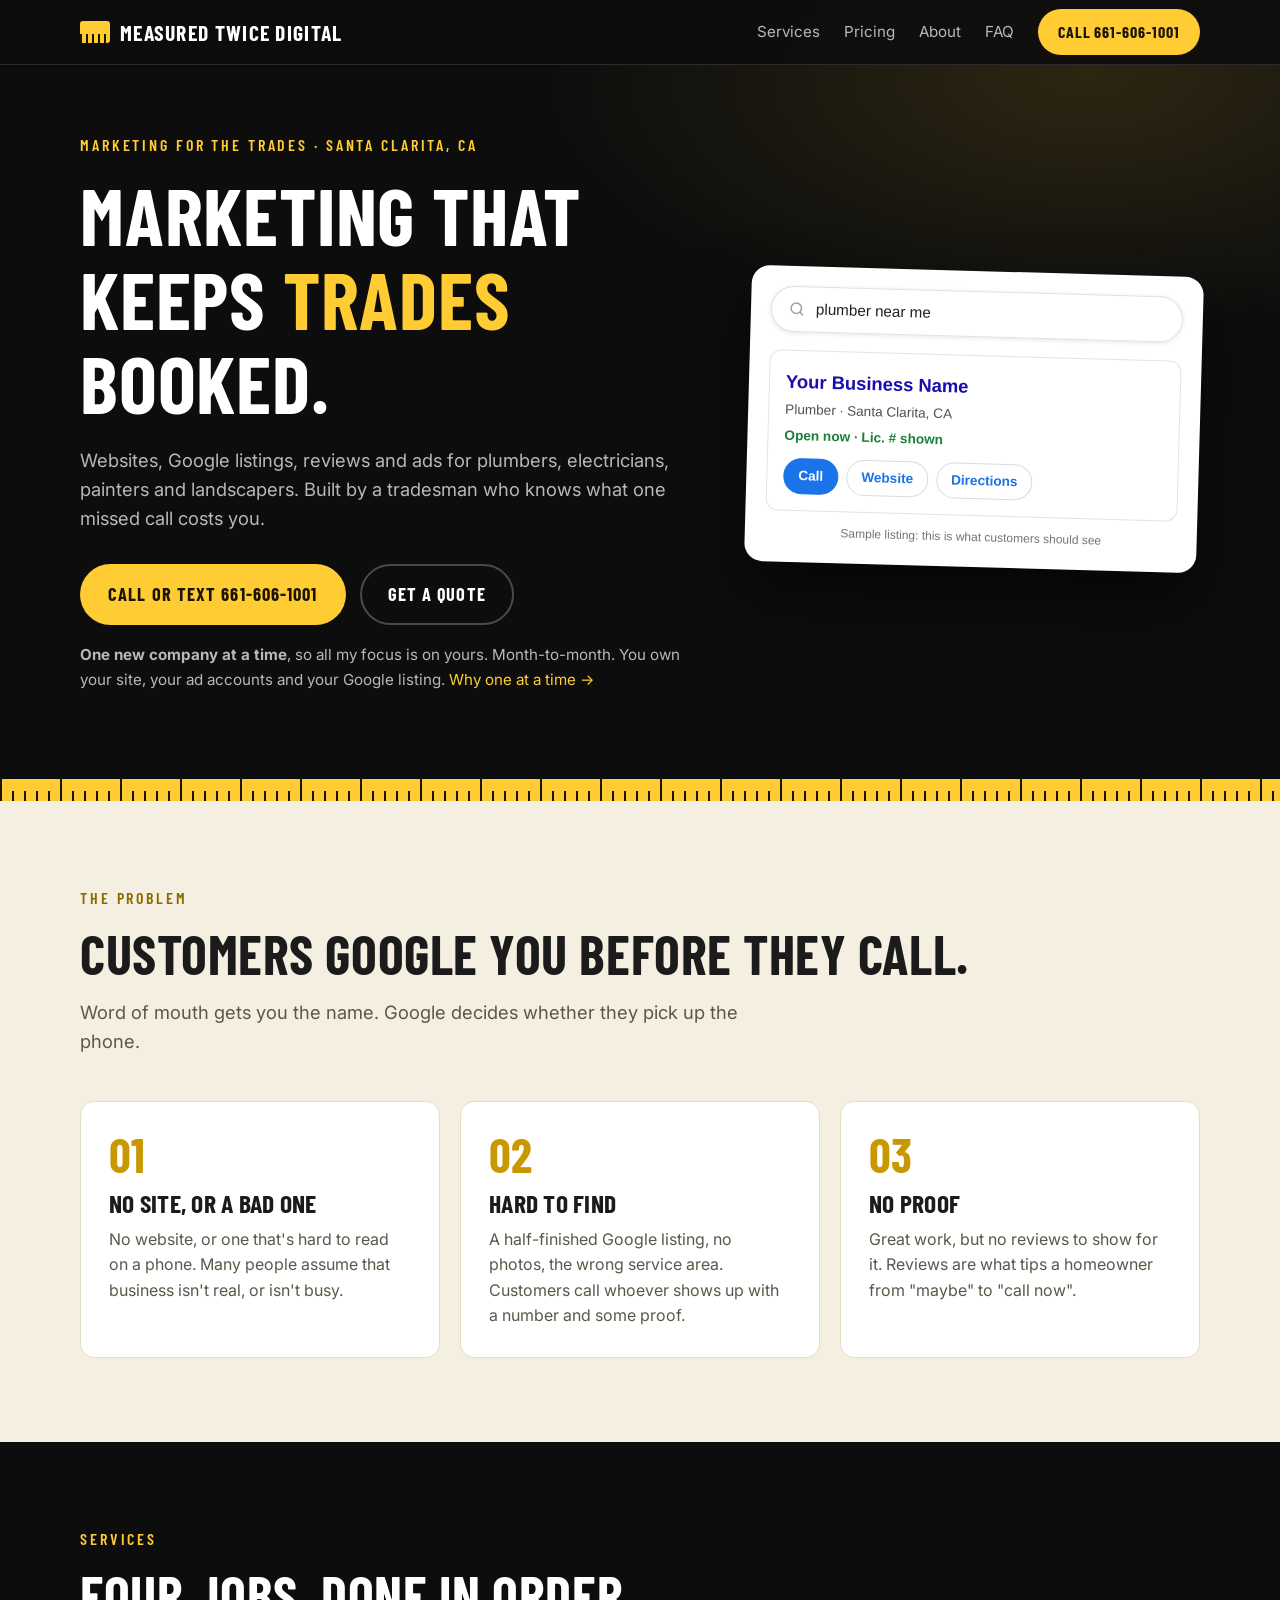
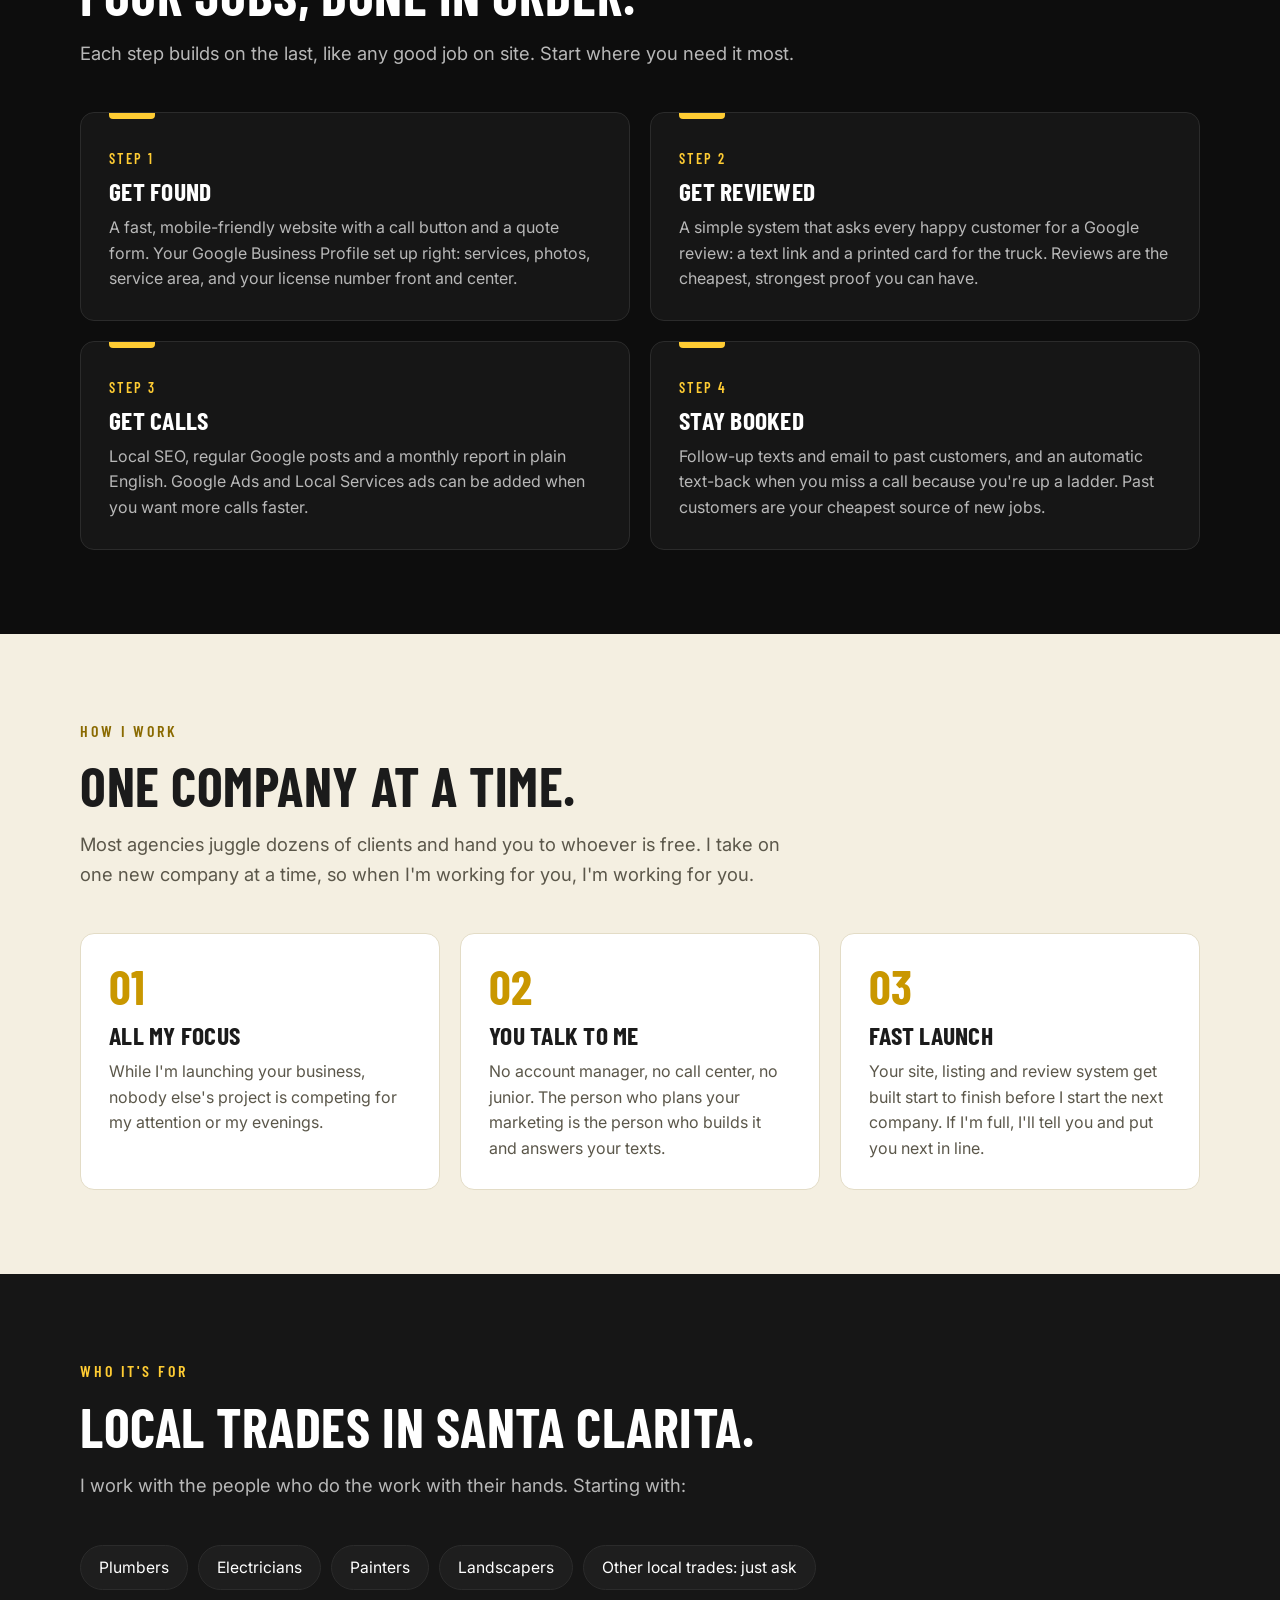
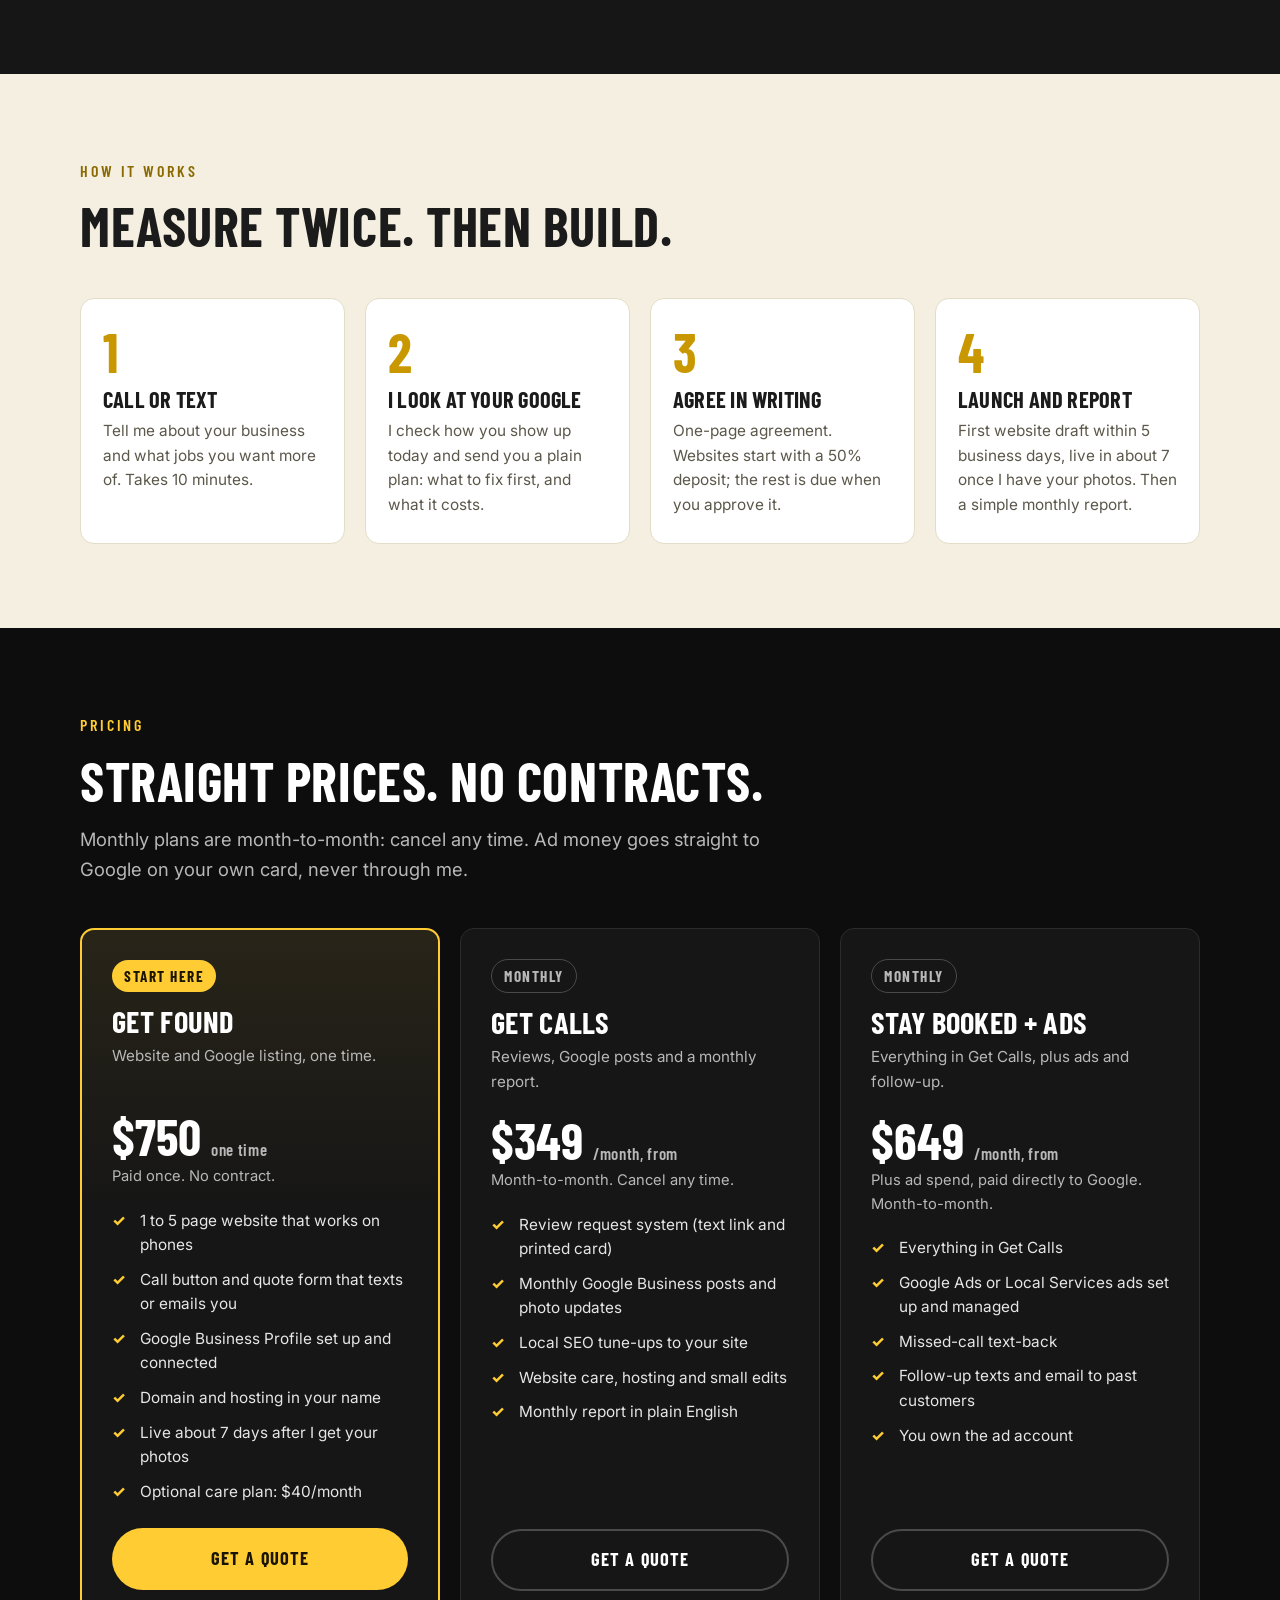
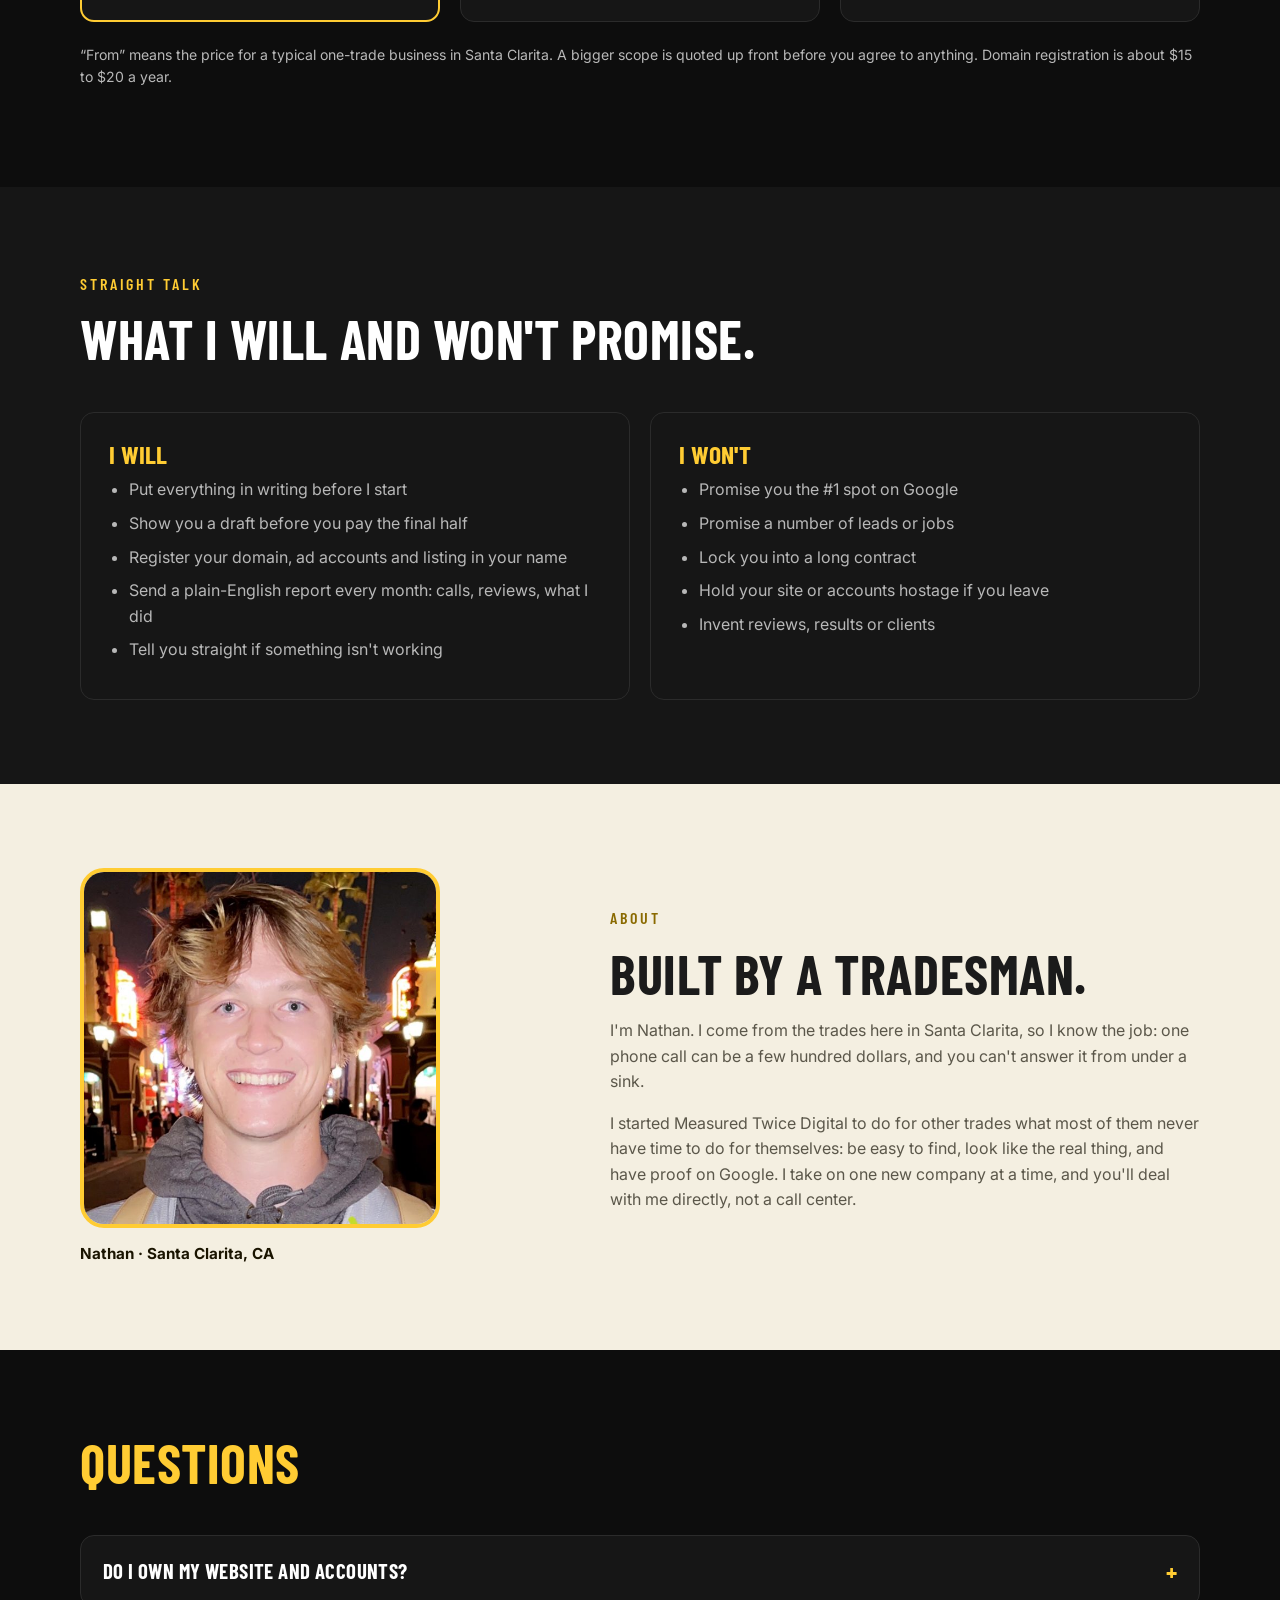
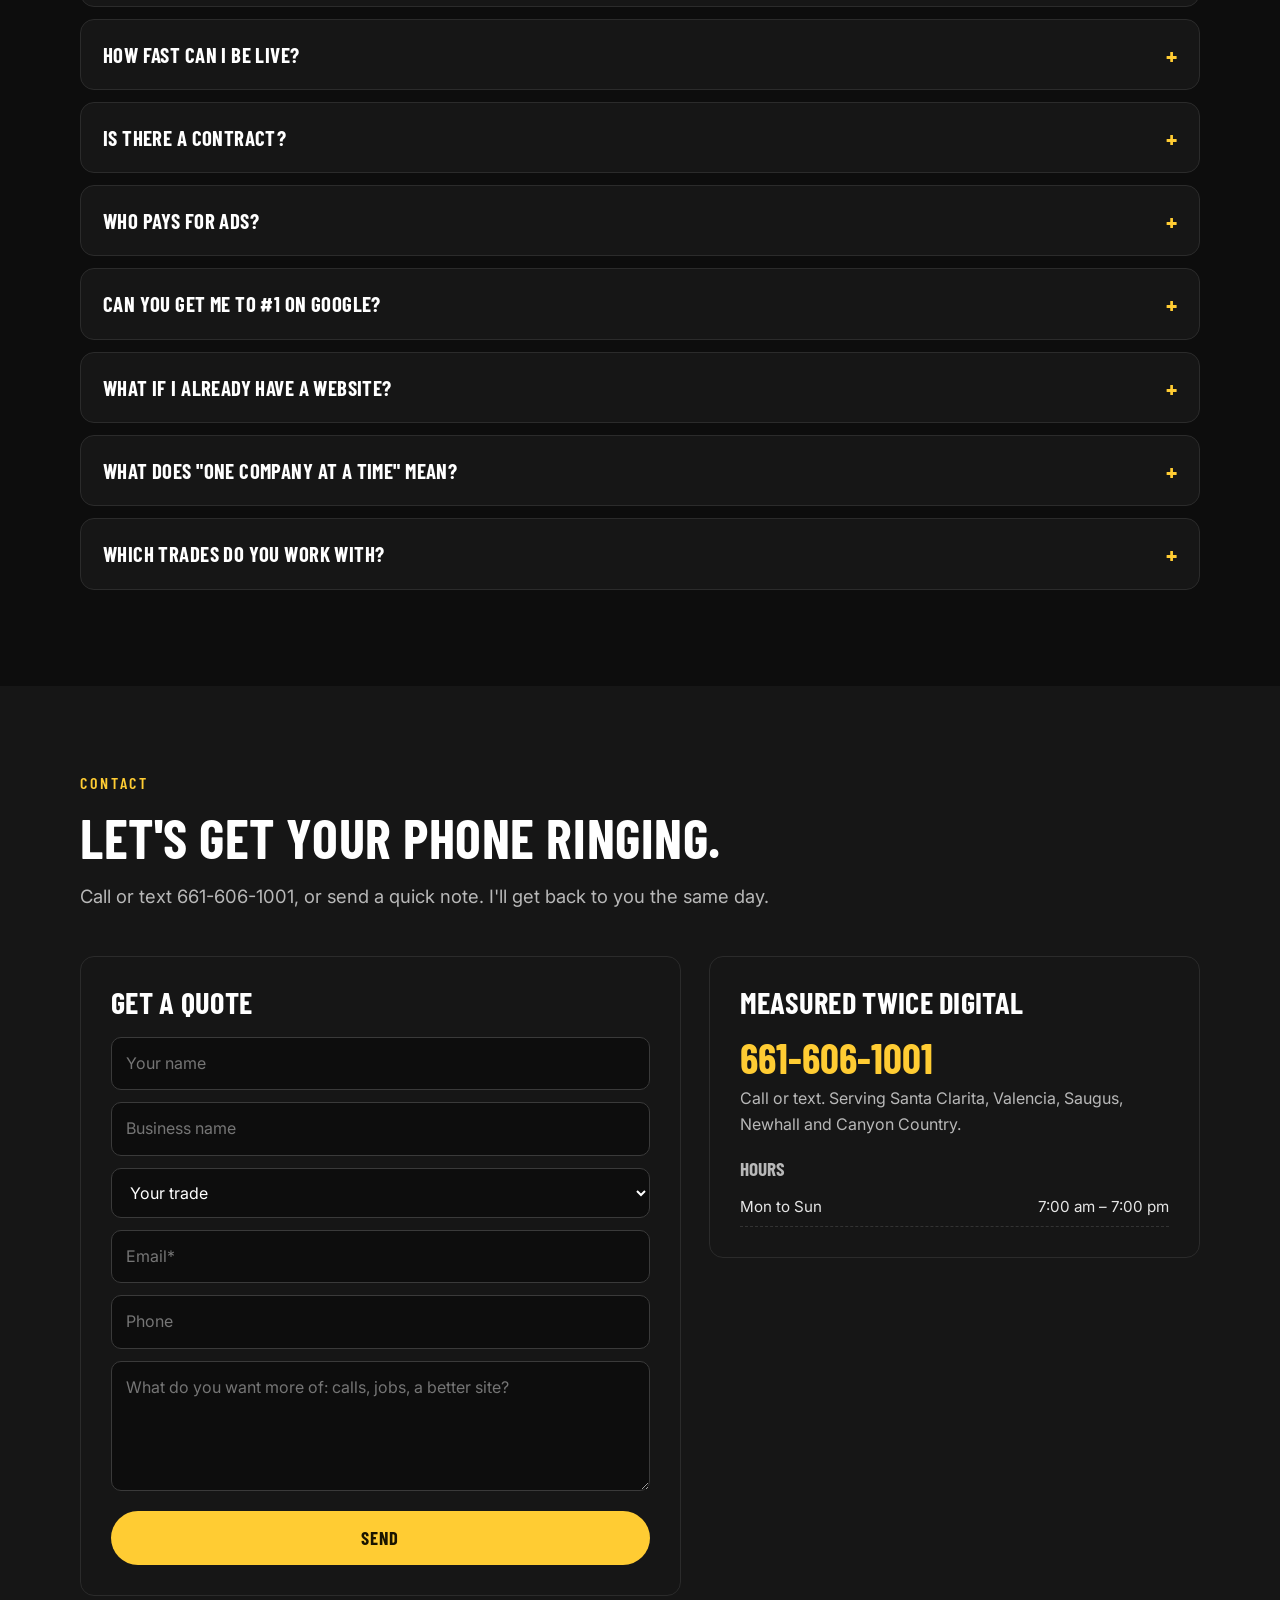
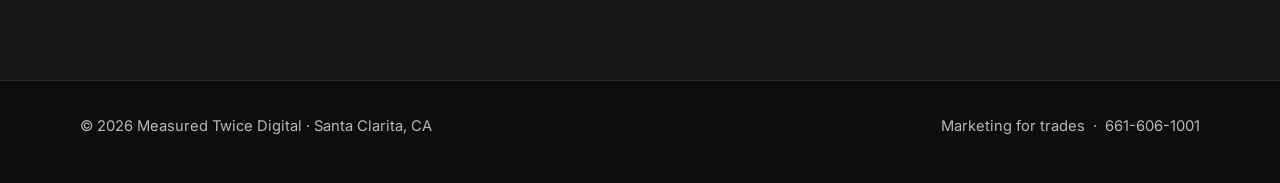
==== commit b6f8903b: "FAQ heading: just Questions in yellow" ====
--- a/index.html
+++ b/index.html
@@ -268,8 +268,7 @@
   <section class="section" id="faq">
     <div class="wrap">
       <div class="section-head">
-        <div class="eyebrow">Questions</div>
-        <h2>Straight answers.</h2>
+        <h2 class="yellow-title">Questions</h2>
       </div>
       <details><summary>Do I own my website and accounts?</summary><p>Yes. Your domain, website, Google listing and ad accounts are registered in your name and you get the logins. If you ever want to leave, I'll help you move everything.</p></details>
       <details><summary>How fast can I be live?</summary><p>A first draft of the website takes about 5 business days, and it's live about 7 days after I have your photos and info. It's roughly 20 minutes of your time.</p></details>
--- a/style.css
+++ b/style.css
@@ -82,6 +82,7 @@
 .section { padding: 84px 0; }
 .section h2 { font-size: clamp(2.2rem, 4.6vw, 3.4rem); margin-bottom: 16px; }
 .section-head { margin-bottom: 44px; }
+.section h2.yellow-title { color: var(--accent); }
 .cream { background: var(--cream); color: var(--cream-ink); }
 .cream .lead, .cream p { color: var(--cream-dim); }
 .cream .eyebrow { color: #8a6a00; }
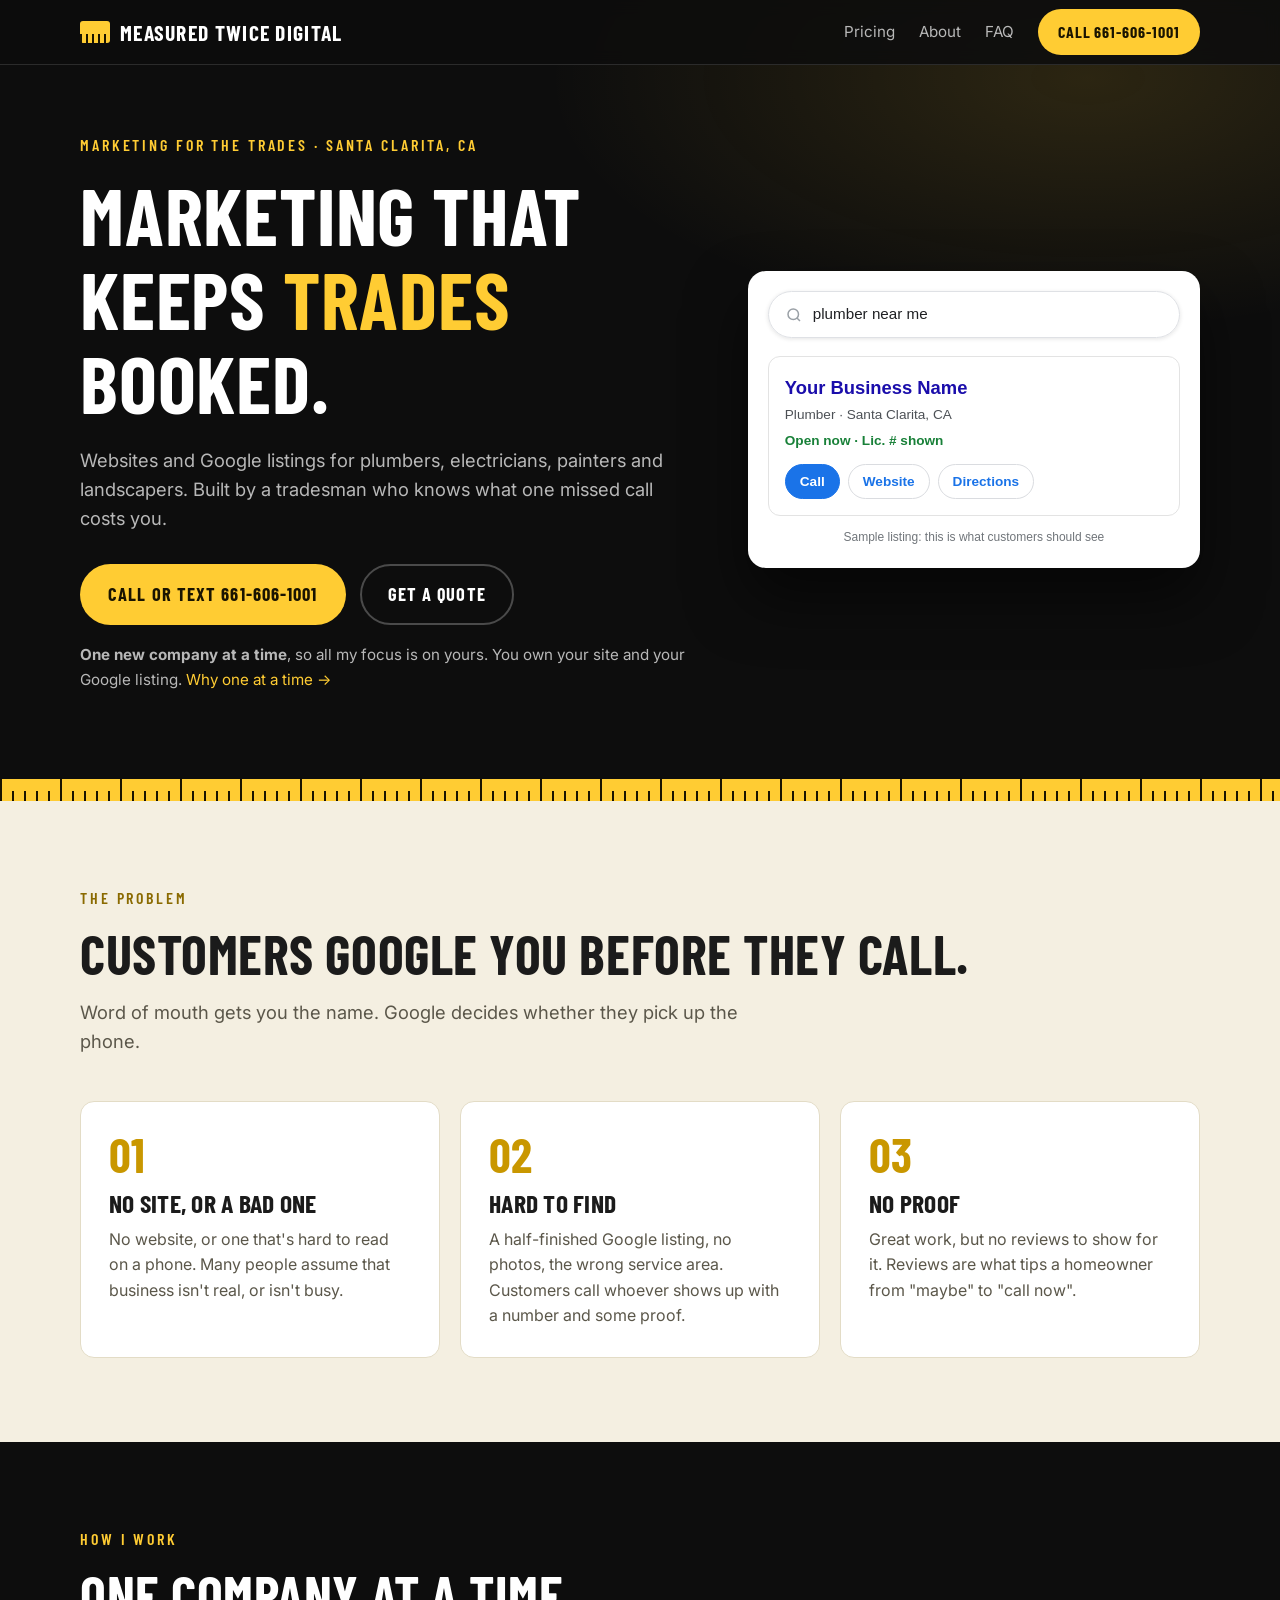
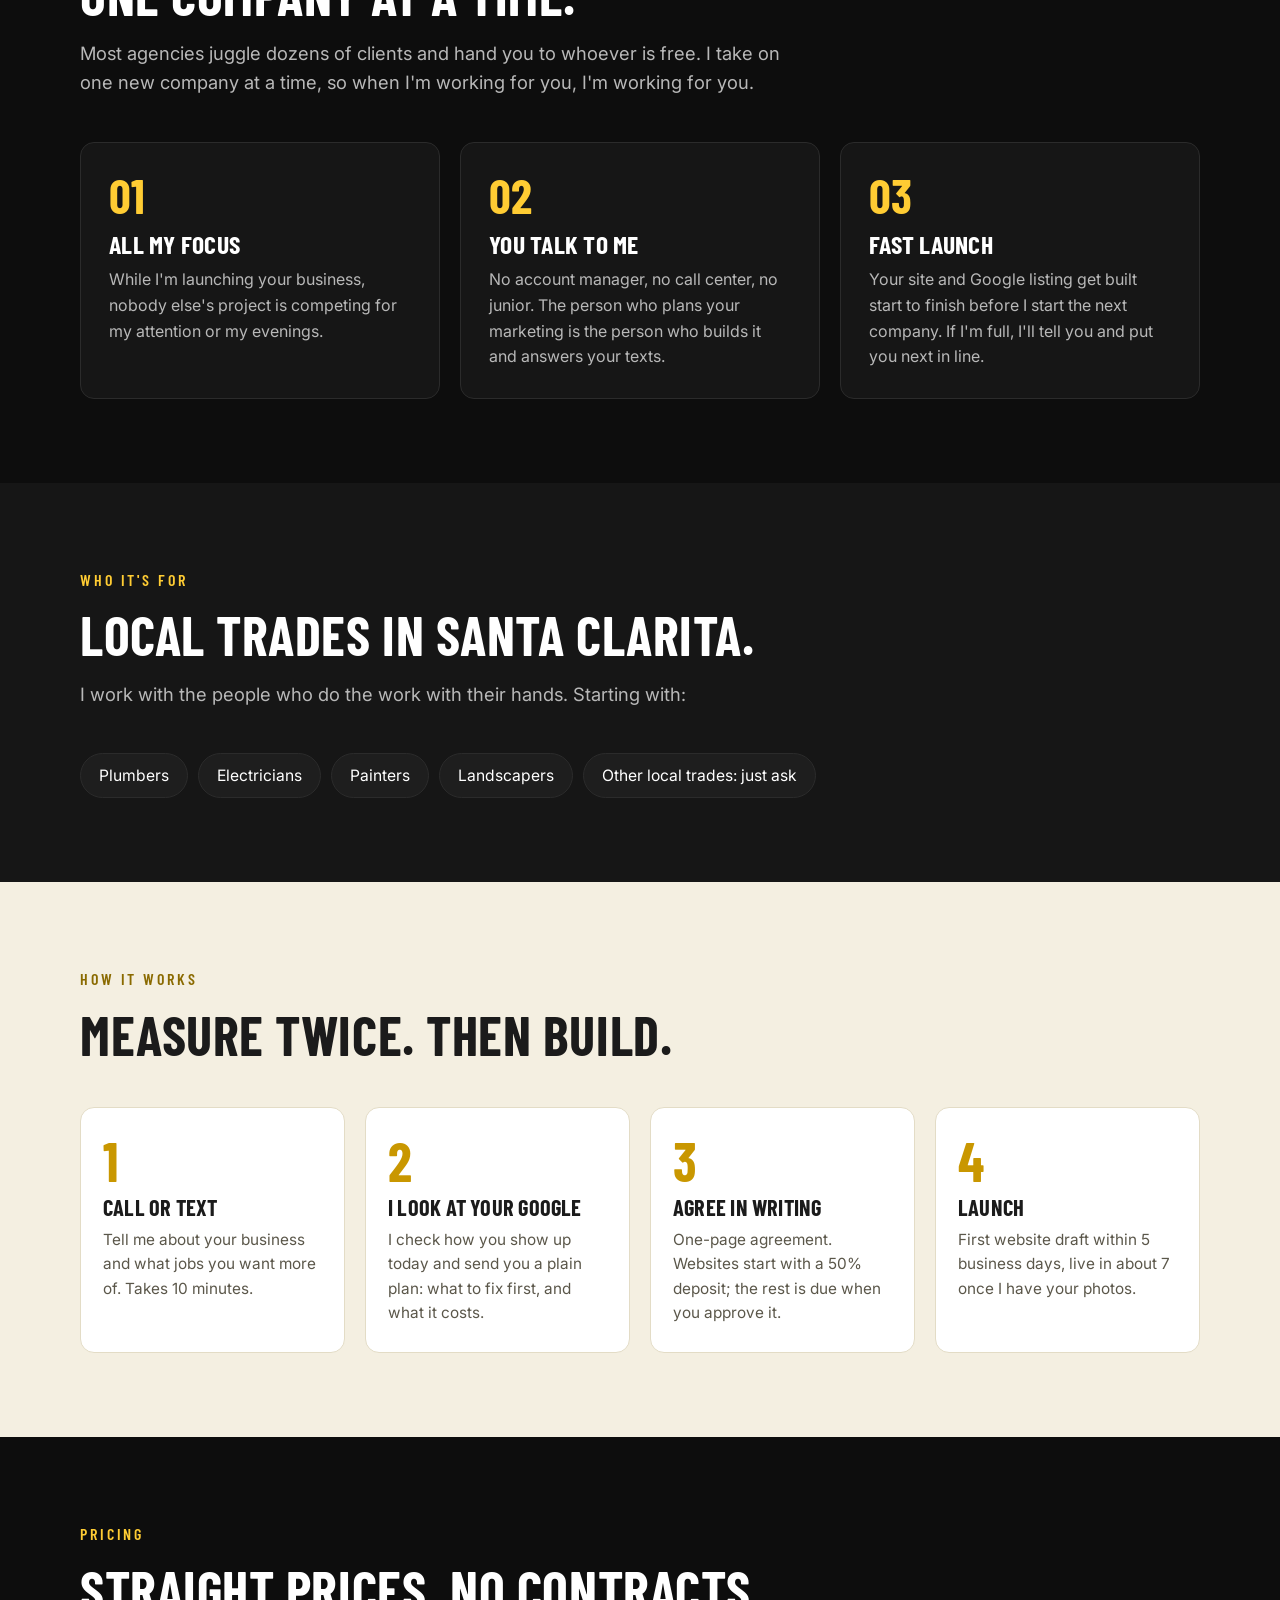
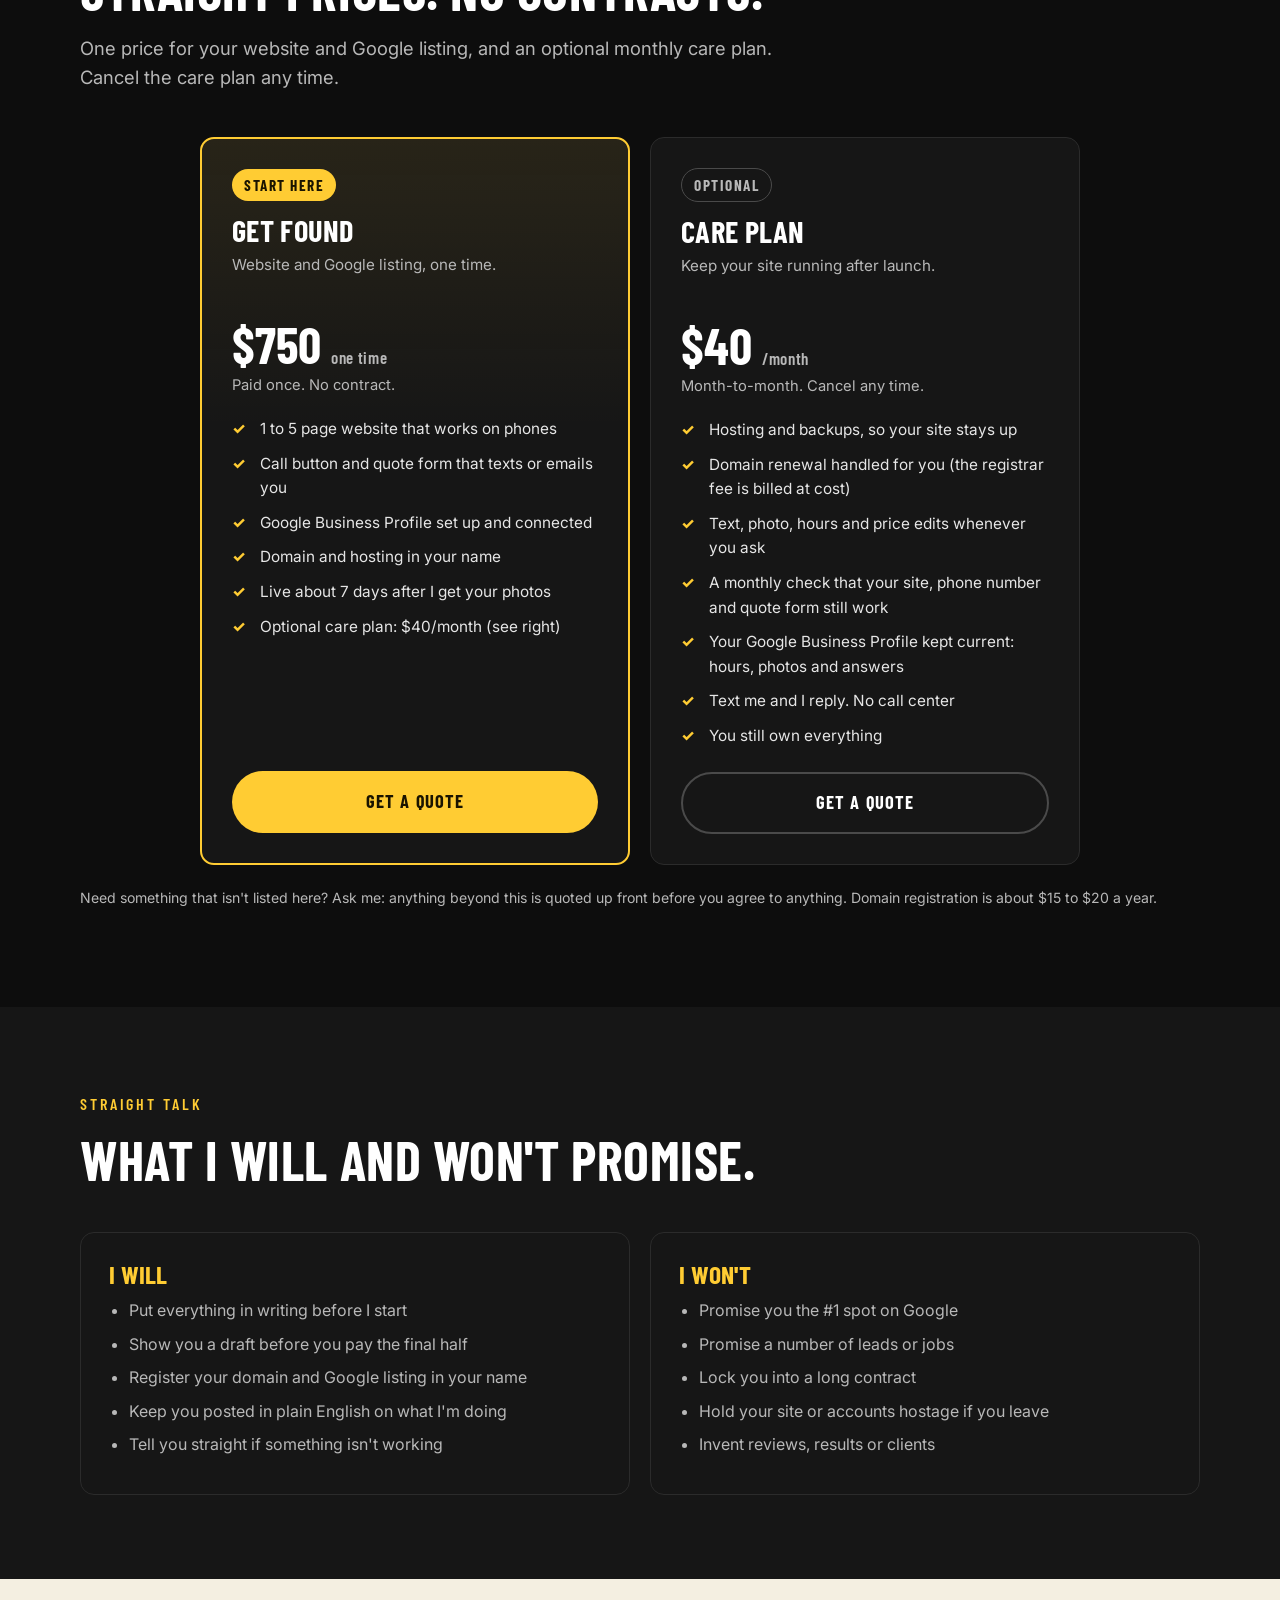
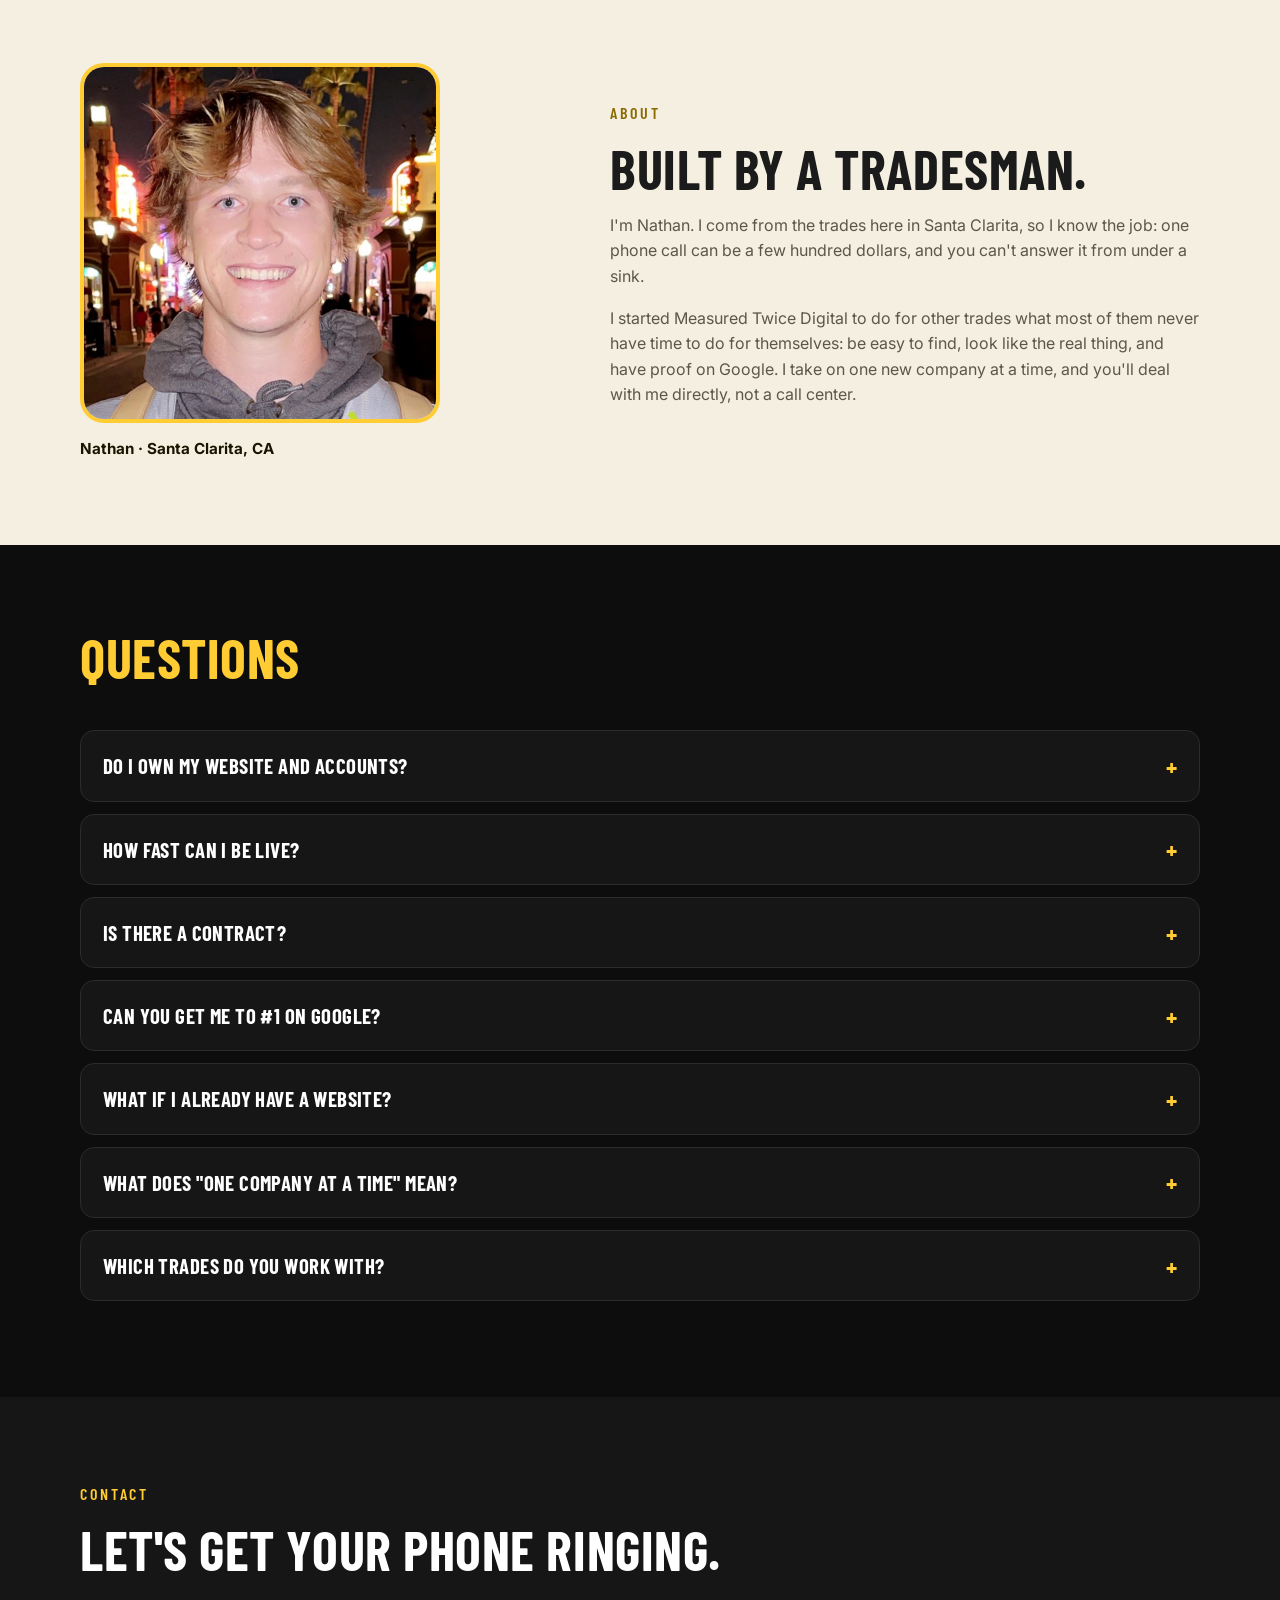
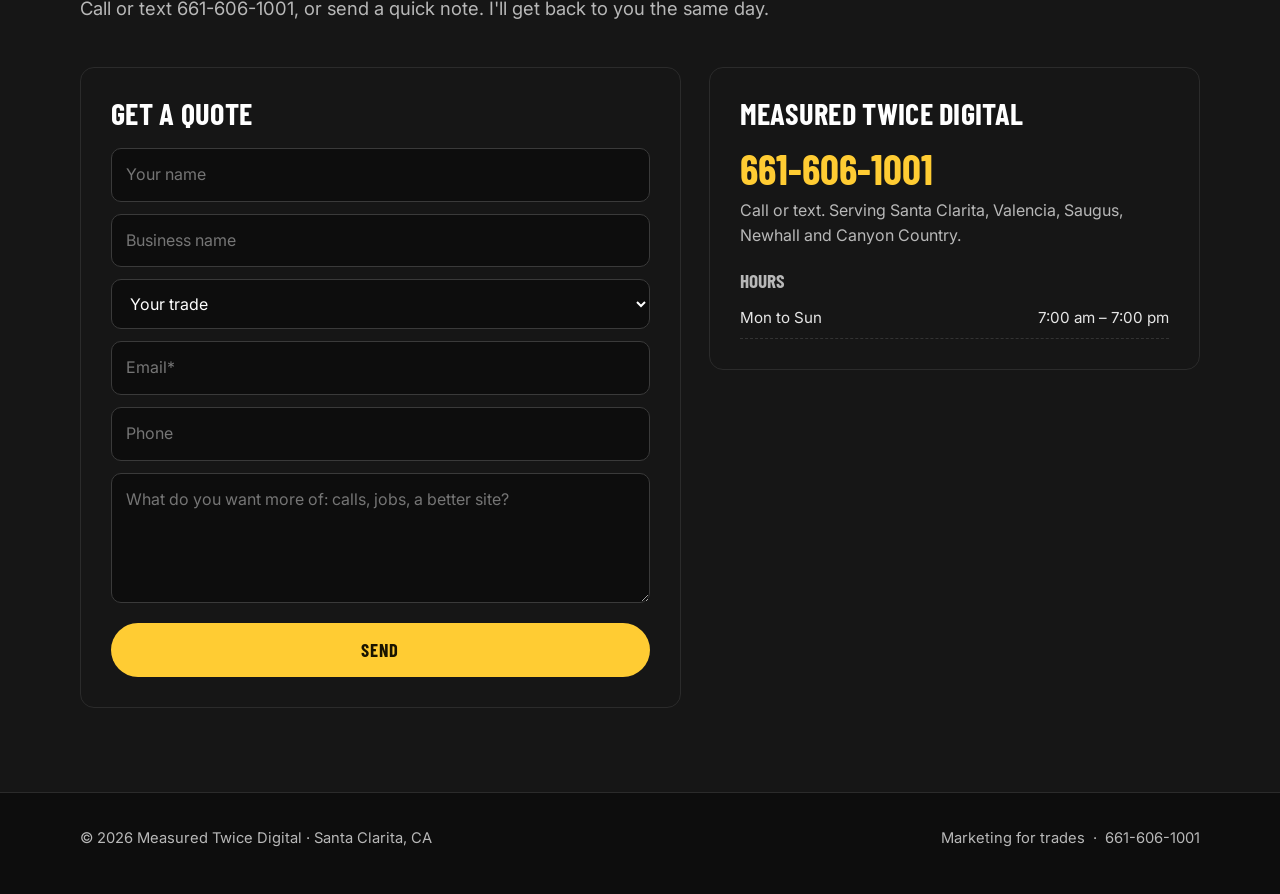
==== commit f3a886d9: "Pricing: $750 website and optional $40 care plan only; remove services section" ====
--- a/index.html
+++ b/index.html
@@ -4,10 +4,10 @@
 <meta charset="UTF-8">
 <meta name="viewport" content="width=device-width, initial-scale=1.0">
 <title>Marketing for Trades in Santa Clarita, CA | Measured Twice Digital</title>
-<meta name="description" content="Websites, Google listings, reviews and ads for plumbers, electricians, painters and landscapers in Santa Clarita. Built by a tradesman. Call or text 661-606-1001.">
+<meta name="description" content="Websites and Google listings for plumbers, electricians, painters and landscapers in Santa Clarita. Built by a tradesman. Call or text 661-606-1001.">
 <link rel="canonical" href="https://measuredtwicedigital.com/">
 <meta property="og:title" content="Marketing for Trades in Santa Clarita | Measured Twice Digital">
-<meta property="og:description" content="Websites, Google listings, reviews and ads for local trades. Month-to-month. You own everything.">
+<meta property="og:description" content="Websites and Google listings for local trades. $750 one time. You own everything.">
 <meta property="og:type" content="website">
 <meta property="og:url" content="https://measuredtwicedigital.com/">
 <meta name="theme-color" content="#0d0d0d">
@@ -22,7 +22,7 @@
   "@context": "https://schema.org",
   "@type": "ProfessionalService",
   "name": "Measured Twice Digital",
-  "description": "Marketing for local trades: websites, Google Business Profile, reviews and ads for plumbers, electricians, painters and landscapers.",
+  "description": "Marketing for local trades: websites and Google Business Profile setup for plumbers, electricians, painters and landscapers.",
   "url": "https://measuredtwicedigital.com/",
   "telephone": "+1-661-606-1001",
   "areaServed": { "@type": "City", "name": "Santa Clarita", "containedInPlace": { "@type": "State", "name": "California" } },
@@ -45,7 +45,6 @@
     <div class="topnav-inner">
       <a href="#top" class="brand"><span class="brand-mark"></span>Measured Twice Digital</a>
       <div class="topnav-links">
-        <a href="#services">Services</a>
         <a href="#pricing">Pricing</a>
         <a href="#about">About</a>
         <a href="#faq">FAQ</a>
@@ -59,12 +58,12 @@
       <div>
         <div class="eyebrow">Marketing for the trades &middot; Santa Clarita, CA</div>
         <h1>Marketing that keeps <em>trades</em> booked.</h1>
-        <p class="lead">Websites, Google listings, reviews and ads for plumbers, electricians, painters and landscapers. Built by a tradesman who knows what one missed call costs you.</p>
+        <p class="lead">Websites and Google listings for plumbers, electricians, painters and landscapers. Built by a tradesman who knows what one missed call costs you.</p>
         <div class="hero-buttons">
           <a class="btn btn-primary" href="tel:6616061001">Call or text 661-606-1001</a>
           <a class="btn btn-ghost" href="#contact">Get a quote</a>
         </div>
-        <p class="hero-note"><b>One new company at a time</b>, so all my focus is on yours. Month-to-month. You own your site, your ad accounts and your Google listing. <a href="#focus">Why one at a time &rarr;</a></p>
+        <p class="hero-note"><b>One new company at a time</b>, so all my focus is on yours. You own your site and your Google listing. <a href="#focus">Why one at a time &rarr;</a></p>
       </div>
 
       <div aria-hidden="true">
@@ -102,23 +101,7 @@
     </div>
   </section>
 
-  <section class="section" id="services">
-    <div class="wrap">
-      <div class="section-head">
-        <div class="eyebrow">Services</div>
-        <h2>Four jobs, done in order.</h2>
-        <p class="lead">Each step builds on the last, like any good job on site. Start where you need it most.</p>
-      </div>
-      <div class="cards two services-cards">
-        <div class="card"><span class="kicker">Step 1</span><h3>Get Found</h3><p>A fast, mobile-friendly website with a call button and a quote form. Your Google Business Profile set up right: services, photos, service area, and your license number front and center.</p></div>
-        <div class="card"><span class="kicker">Step 2</span><h3>Get Reviewed</h3><p>A simple system that asks every happy customer for a Google review: a text link and a printed card for the truck. Reviews are the cheapest, strongest proof you can have.</p></div>
-        <div class="card"><span class="kicker">Step 3</span><h3>Get Calls</h3><p>Local SEO, regular Google posts and a monthly report in plain English. Google Ads and Local Services ads can be added when you want more calls faster.</p></div>
-        <div class="card"><span class="kicker">Step 4</span><h3>Stay Booked</h3><p>Follow-up texts and email to past customers, and an automatic text-back when you miss a call because you're up a ladder. Past customers are your cheapest source of new jobs.</p></div>
-      </div>
-    </div>
-  </section>
-
-  <section class="section cream" id="focus">
+  <section class="section" id="focus">
     <div class="wrap">
       <div class="section-head">
         <div class="eyebrow">How I work</div>
@@ -128,7 +111,7 @@
       <div class="cards">
         <div class="card"><div class="num">01</div><h3>All my focus</h3><p>While I'm launching your business, nobody else's project is competing for my attention or my evenings.</p></div>
         <div class="card"><div class="num">02</div><h3>You talk to me</h3><p>No account manager, no call center, no junior. The person who plans your marketing is the person who builds it and answers your texts.</p></div>
-        <div class="card"><div class="num">03</div><h3>Fast launch</h3><p>Your site, listing and review system get built start to finish before I start the next company. If I'm full, I'll tell you and put you next in line.</p></div>
+        <div class="card"><div class="num">03</div><h3>Fast launch</h3><p>Your site and Google listing get built start to finish before I start the next company. If I'm full, I'll tell you and put you next in line.</p></div>
       </div>
     </div>
   </section>
@@ -156,7 +139,7 @@
         <div class="step"><h3>Call or text</h3><p>Tell me about your business and what jobs you want more of. Takes 10 minutes.</p></div>
         <div class="step"><h3>I look at your Google</h3><p>I check how you show up today and send you a plain plan: what to fix first, and what it costs.</p></div>
         <div class="step"><h3>Agree in writing</h3><p>One-page agreement. Websites start with a 50% deposit; the rest is due when you approve it.</p></div>
-        <div class="step"><h3>Launch and report</h3><p>First website draft within 5 business days, live in about 7 once I have your photos. Then a simple monthly report.</p></div>
+        <div class="step"><h3>Launch</h3><p>First website draft within 5 business days, live in about 7 once I have your photos.</p></div>
       </div>
     </div>
   </section>
@@ -166,9 +149,9 @@
       <div class="section-head">
         <div class="eyebrow">Pricing</div>
         <h2>Straight prices. No contracts.</h2>
-        <p class="lead">Monthly plans are month-to-month: cancel any time. Ad money goes straight to Google on your own card, never through me.</p>
-      </div>
-      <div class="pricing">
+        <p class="lead">One price for your website and Google listing, and an optional monthly care plan. Cancel the care plan any time.</p>
+      </div>
+      <div class="pricing two">
         <div class="plan main">
           <span class="tag">Start here</span>
           <h3>Get Found</h3>
@@ -181,42 +164,29 @@
             <li>Google Business Profile set up and connected</li>
             <li>Domain and hosting in your name</li>
             <li>Live about 7 days after I get your photos</li>
-            <li>Optional care plan: $40/month</li>
+            <li>Optional care plan: $40/month (see right)</li>
           </ul>
           <a class="btn btn-primary" href="#contact">Get a quote</a>
         </div>
         <div class="plan">
-          <span class="tag quiet">Monthly</span>
-          <h3>Get Calls</h3>
-          <div class="who">Reviews, Google posts and a monthly report.</div>
-          <div class="price">$349 <small>/month, from</small></div>
+          <span class="tag quiet">Optional</span>
+          <h3>Care plan</h3>
+          <div class="who">Keep your site running after launch.</div>
+          <div class="price">$40 <small>/month</small></div>
           <div class="price-sub">Month-to-month. Cancel any time.</div>
           <ul>
-            <li>Review request system (text link and printed card)</li>
-            <li>Monthly Google Business posts and photo updates</li>
-            <li>Local SEO tune-ups to your site</li>
-            <li>Website care, hosting and small edits</li>
-            <li>Monthly report in plain English</li>
+            <li>Hosting and backups, so your site stays up</li>
+            <li>Domain renewal handled for you (the registrar fee is billed at cost)</li>
+            <li>Text, photo, hours and price edits whenever you ask</li>
+            <li>A monthly check that your site, phone number and quote form still work</li>
+            <li>Your Google Business Profile kept current: hours, photos and answers</li>
+            <li>Text me and I reply. No call center</li>
+            <li>You still own everything</li>
           </ul>
           <a class="btn btn-ghost" href="#contact">Get a quote</a>
         </div>
-        <div class="plan">
-          <span class="tag quiet">Monthly</span>
-          <h3>Stay Booked + Ads</h3>
-          <div class="who">Everything in Get Calls, plus ads and follow-up.</div>
-          <div class="price">$649 <small>/month, from</small></div>
-          <div class="price-sub">Plus ad spend, paid directly to Google. Month-to-month.</div>
-          <ul>
-            <li>Everything in Get Calls</li>
-            <li>Google Ads or Local Services ads set up and managed</li>
-            <li>Missed-call text-back</li>
-            <li>Follow-up texts and email to past customers</li>
-            <li>You own the ad account</li>
-          </ul>
-          <a class="btn btn-ghost" href="#contact">Get a quote</a>
-        </div>
-      </div>
-      <p class="fine">&ldquo;From&rdquo; means the price for a typical one-trade business in Santa Clarita. A bigger scope is quoted up front before you agree to anything. Domain registration is about $15 to $20 a year.</p>
+      </div>
+      <p class="fine">Need something that isn't listed here? Ask me: anything beyond this is quoted up front before you agree to anything. Domain registration is about $15 to $20 a year.</p>
     </div>
   </section>
 
@@ -232,8 +202,8 @@
           <ul>
             <li>Put everything in writing before I start</li>
             <li>Show you a draft before you pay the final half</li>
-            <li>Register your domain, ad accounts and listing in your name</li>
-            <li>Send a plain-English report every month: calls, reviews, what I did</li>
+            <li>Register your domain and Google listing in your name</li>
+            <li>Keep you posted in plain English on what I'm doing</li>
             <li>Tell you straight if something isn't working</li>
           </ul>
         </div>
@@ -270,11 +240,10 @@
       <div class="section-head">
         <h2 class="yellow-title">Questions</h2>
       </div>
-      <details><summary>Do I own my website and accounts?</summary><p>Yes. Your domain, website, Google listing and ad accounts are registered in your name and you get the logins. If you ever want to leave, I'll help you move everything.</p></details>
+      <details><summary>Do I own my website and accounts?</summary><p>Yes. Your domain, website and Google listing are registered in your name and you get the logins. If you ever want to leave, I'll help you move everything.</p></details>
       <details><summary>How fast can I be live?</summary><p>A first draft of the website takes about 5 business days, and it's live about 7 days after I have your photos and info. It's roughly 20 minutes of your time.</p></details>
-      <details><summary>Is there a contract?</summary><p>Websites have a one-page agreement and a 50% deposit. Monthly plans are month-to-month: cancel any time.</p></details>
-      <details><summary>Who pays for ads?</summary><p>You do, straight to Google, on your own card. My fee is separate and I never touch your ad money.</p></details>
-      <details><summary>Can you get me to #1 on Google?</summary><p>No one honestly can. What I do is set up the basics correctly: the right words, your service area, your listing, a fast mobile site and reviews. That gives you a real chance.</p></details>
+      <details><summary>Is there a contract?</summary><p>Websites have a one-page agreement and a 50% deposit. The optional care plan is month-to-month: cancel any time.</p></details>
+      <details><summary>Can you get me to #1 on Google?</summary><p>No one honestly can. What I do is set up the basics correctly: the right words, your service area, your listing and a fast mobile site. That gives you a real chance.</p></details>
       <details><summary>What if I already have a website?</summary><p>Then we start with what's working and fix what isn't. I'll tell you plainly if your current site is fine and what's worth changing.</p></details>
       <details><summary>What does "one company at a time" mean?</summary><p>I take on one new company at a time and get it launched and working before I start the next. So you get my full attention. If I'm busy when you call, I'll tell you honestly how long the wait is, and you go next in line.</p></details>
       <details><summary>Which trades do you work with?</summary><p>Plumbers, electricians, painters and landscapers in Santa Clarita first. Other local trades are welcome: just ask.</p></details>
--- a/style.css
+++ b/style.css
@@ -66,7 +66,7 @@
 .hero-note { color: var(--dim); font-size: .95rem; }
 .hero-note a { color: var(--accent); }
 
-.serp { background: #fff; color: #202124; border-radius: 18px; padding: 20px; box-shadow: 0 30px 60px rgba(0, 0, 0, .55); transform: rotate(1.6deg); font-family: Arial, Helvetica, sans-serif; }
+.serp { background: #fff; color: #202124; border-radius: 18px; padding: 20px; box-shadow: 0 30px 60px rgba(0, 0, 0, .55); font-family: Arial, Helvetica, sans-serif; }
 .serp-search { display: flex; align-items: center; gap: 10px; border: 1px solid #dfe1e5; border-radius: 999px; padding: 10px 16px; font-size: .95rem; margin-bottom: 18px; box-shadow: 0 1px 4px rgba(32, 33, 36, .12); }
 .serp-search svg { width: 18px; height: 18px; flex: none; }
 .serp-card { border: 1px solid #e3e3e3; border-radius: 12px; padding: 16px; }
@@ -109,6 +109,7 @@
 .step p { margin: 0; font-size: .96rem; }
 
 .pricing { display: grid; grid-template-columns: repeat(3, 1fr); gap: 20px; align-items: stretch; }
+.pricing.two { grid-template-columns: repeat(2, 1fr); max-width: 880px; margin-left: auto; margin-right: auto; }
 .plan { background: var(--panel); border: 1px solid var(--line); border-radius: var(--radius); padding: 30px; display: flex; flex-direction: column; }
 .plan.main { border: 2px solid var(--accent); background: linear-gradient(180deg, rgba(255, 204, 51, .08), transparent 40%), var(--panel); }
 .plan .tag { align-self: flex-start; background: var(--accent); color: var(--accent-ink); font-family: var(--head); text-transform: uppercase; letter-spacing: .1em; font-weight: 700; padding: 4px 12px; border-radius: 999px; font-size: .95rem; margin-bottom: 14px; }
@@ -191,7 +192,7 @@
 @media (max-width: 920px) {
   .hero-grid, .about, .contact-grid { grid-template-columns: 1fr; }
   .serp { transform: none; max-width: 460px; }
-  .cards, .pricing { grid-template-columns: 1fr; }
+  .cards, .pricing, .pricing.two { grid-template-columns: 1fr; }
   .steps { grid-template-columns: 1fr 1fr; }
   .about-badge { max-width: 280px; }
   .about-photo { max-width: 280px; }
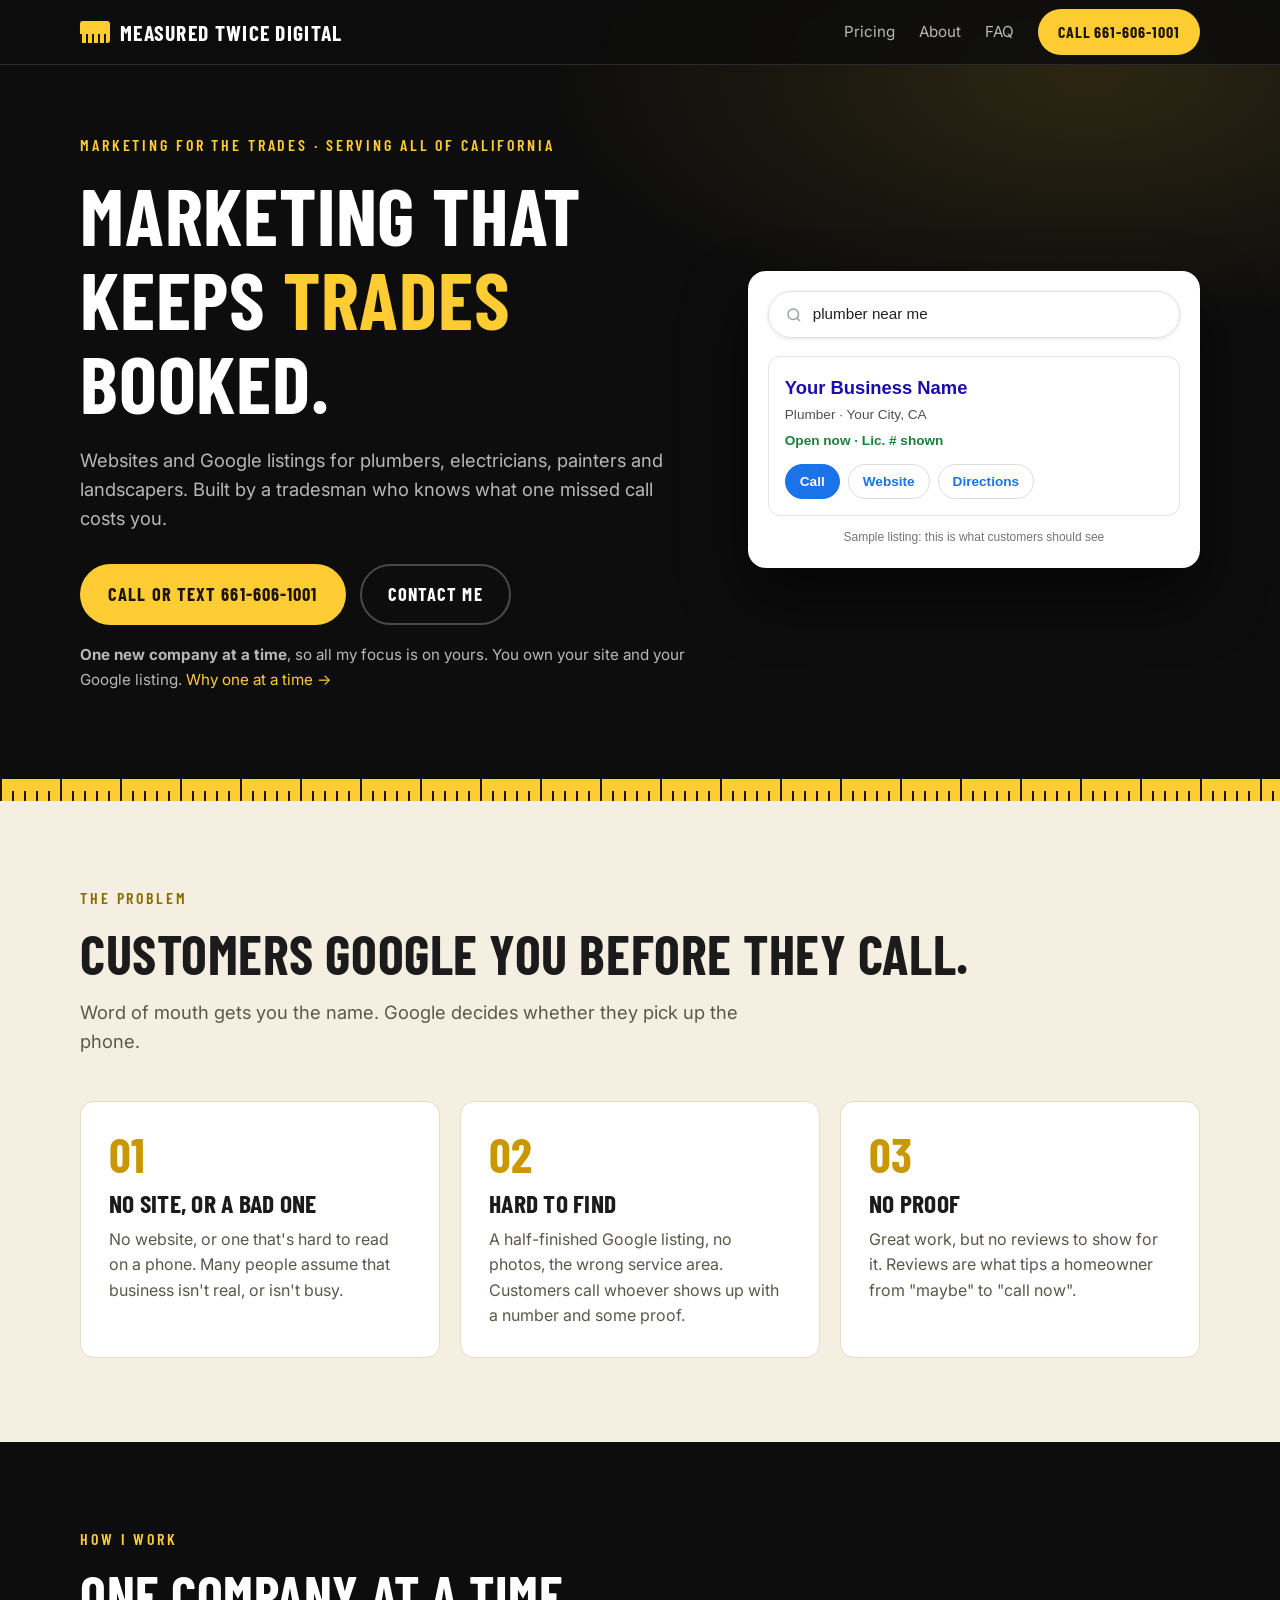
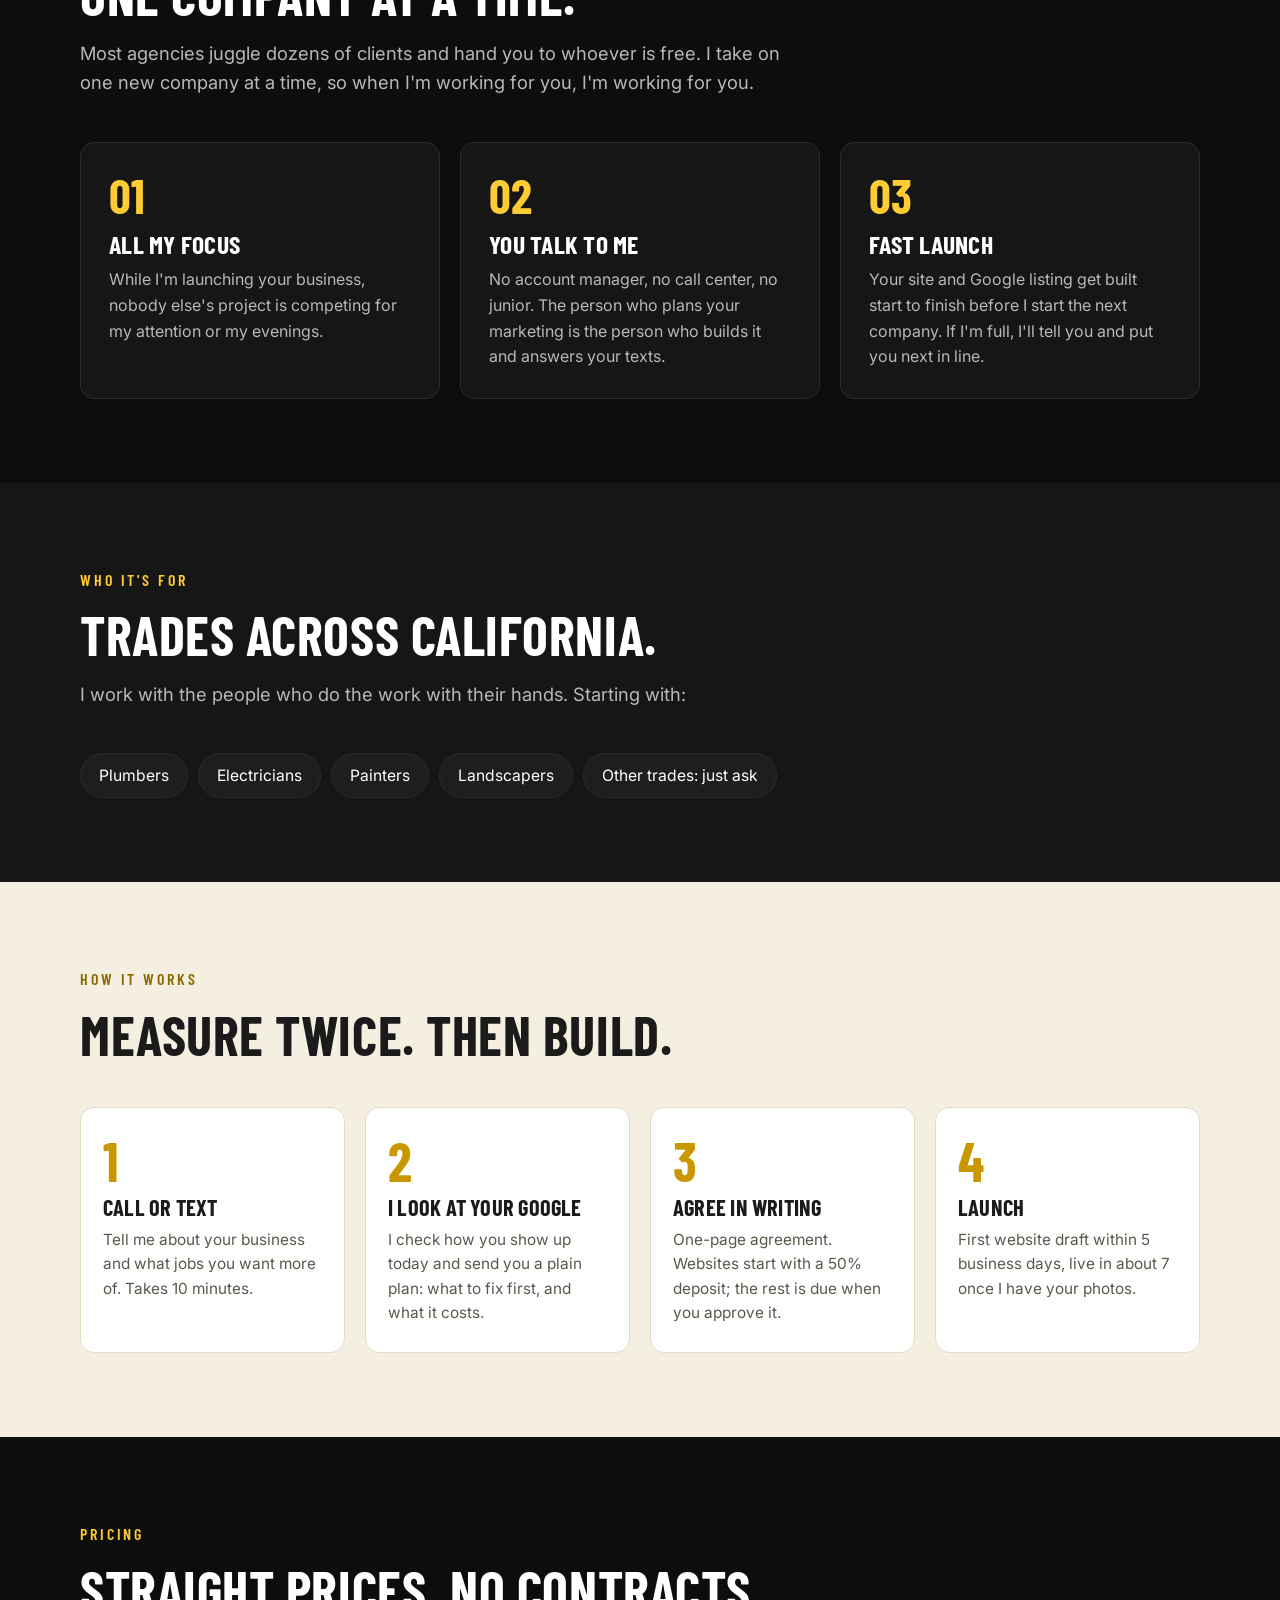
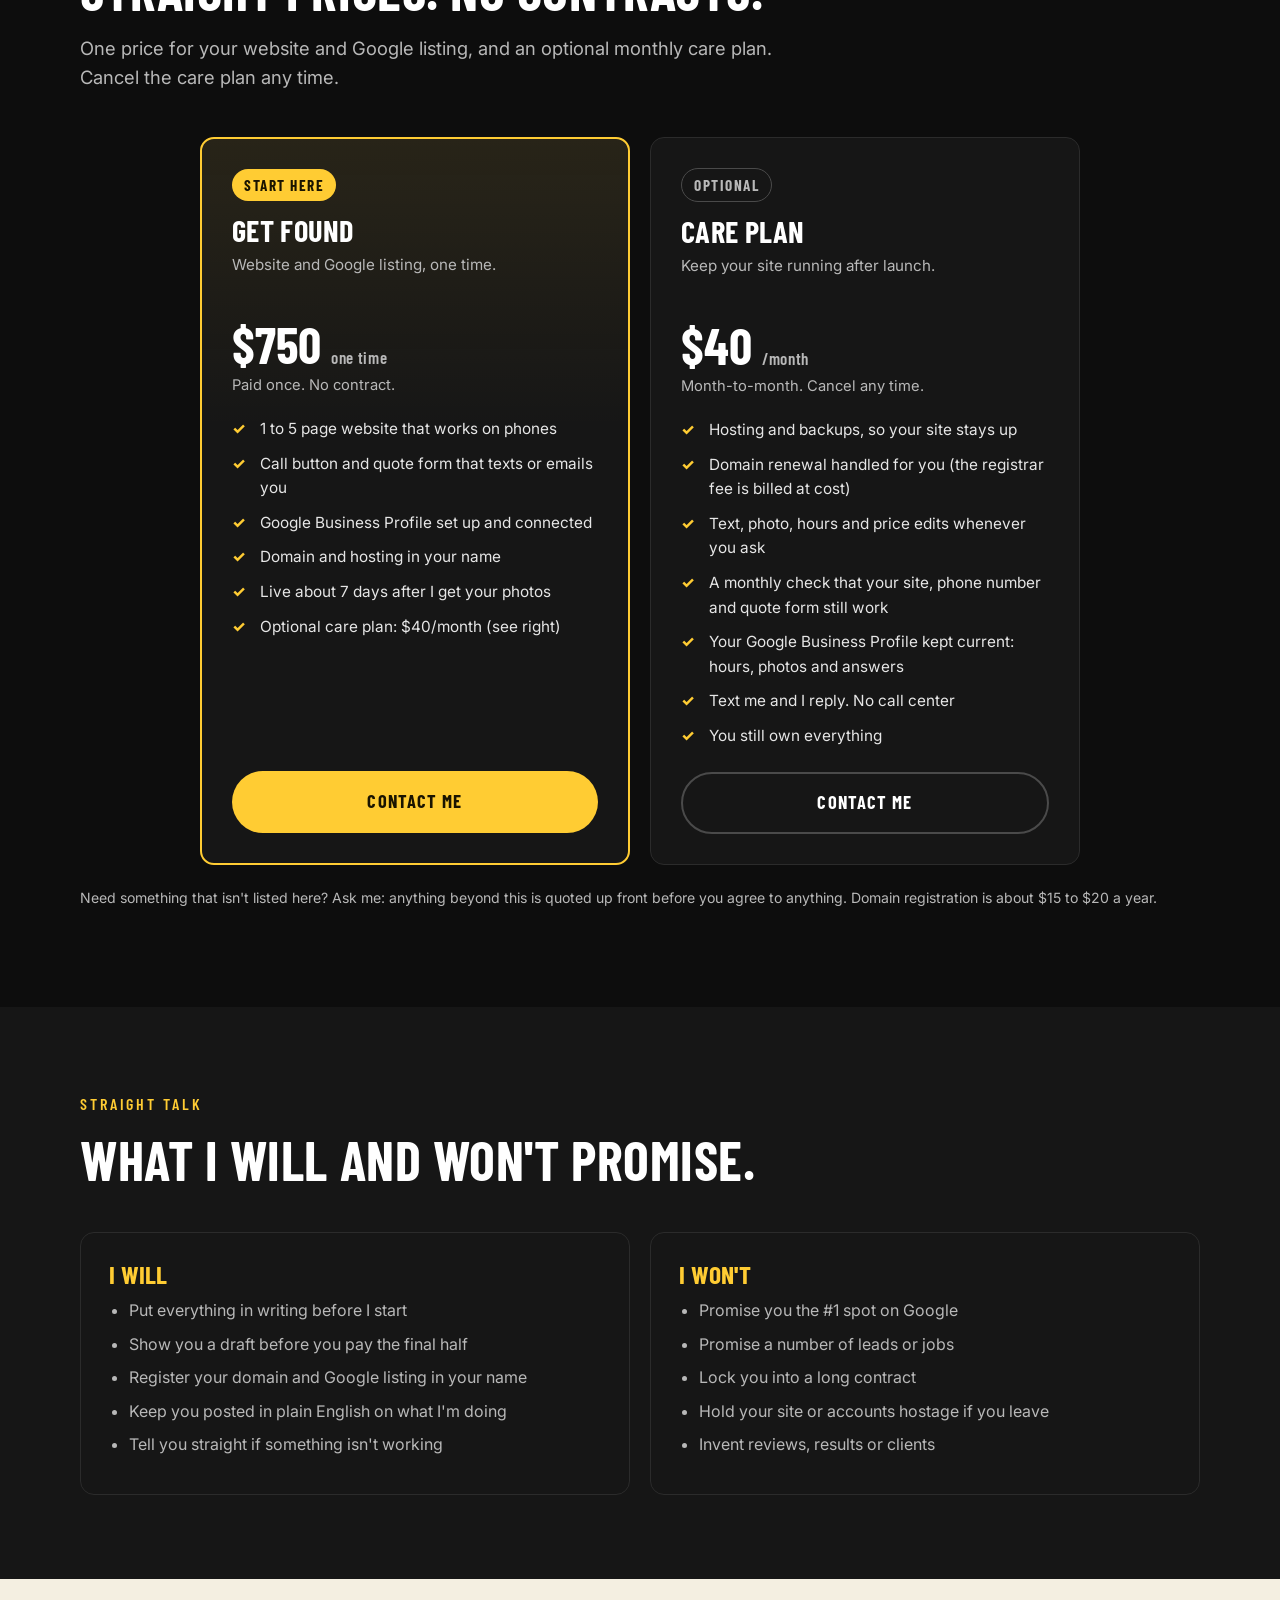
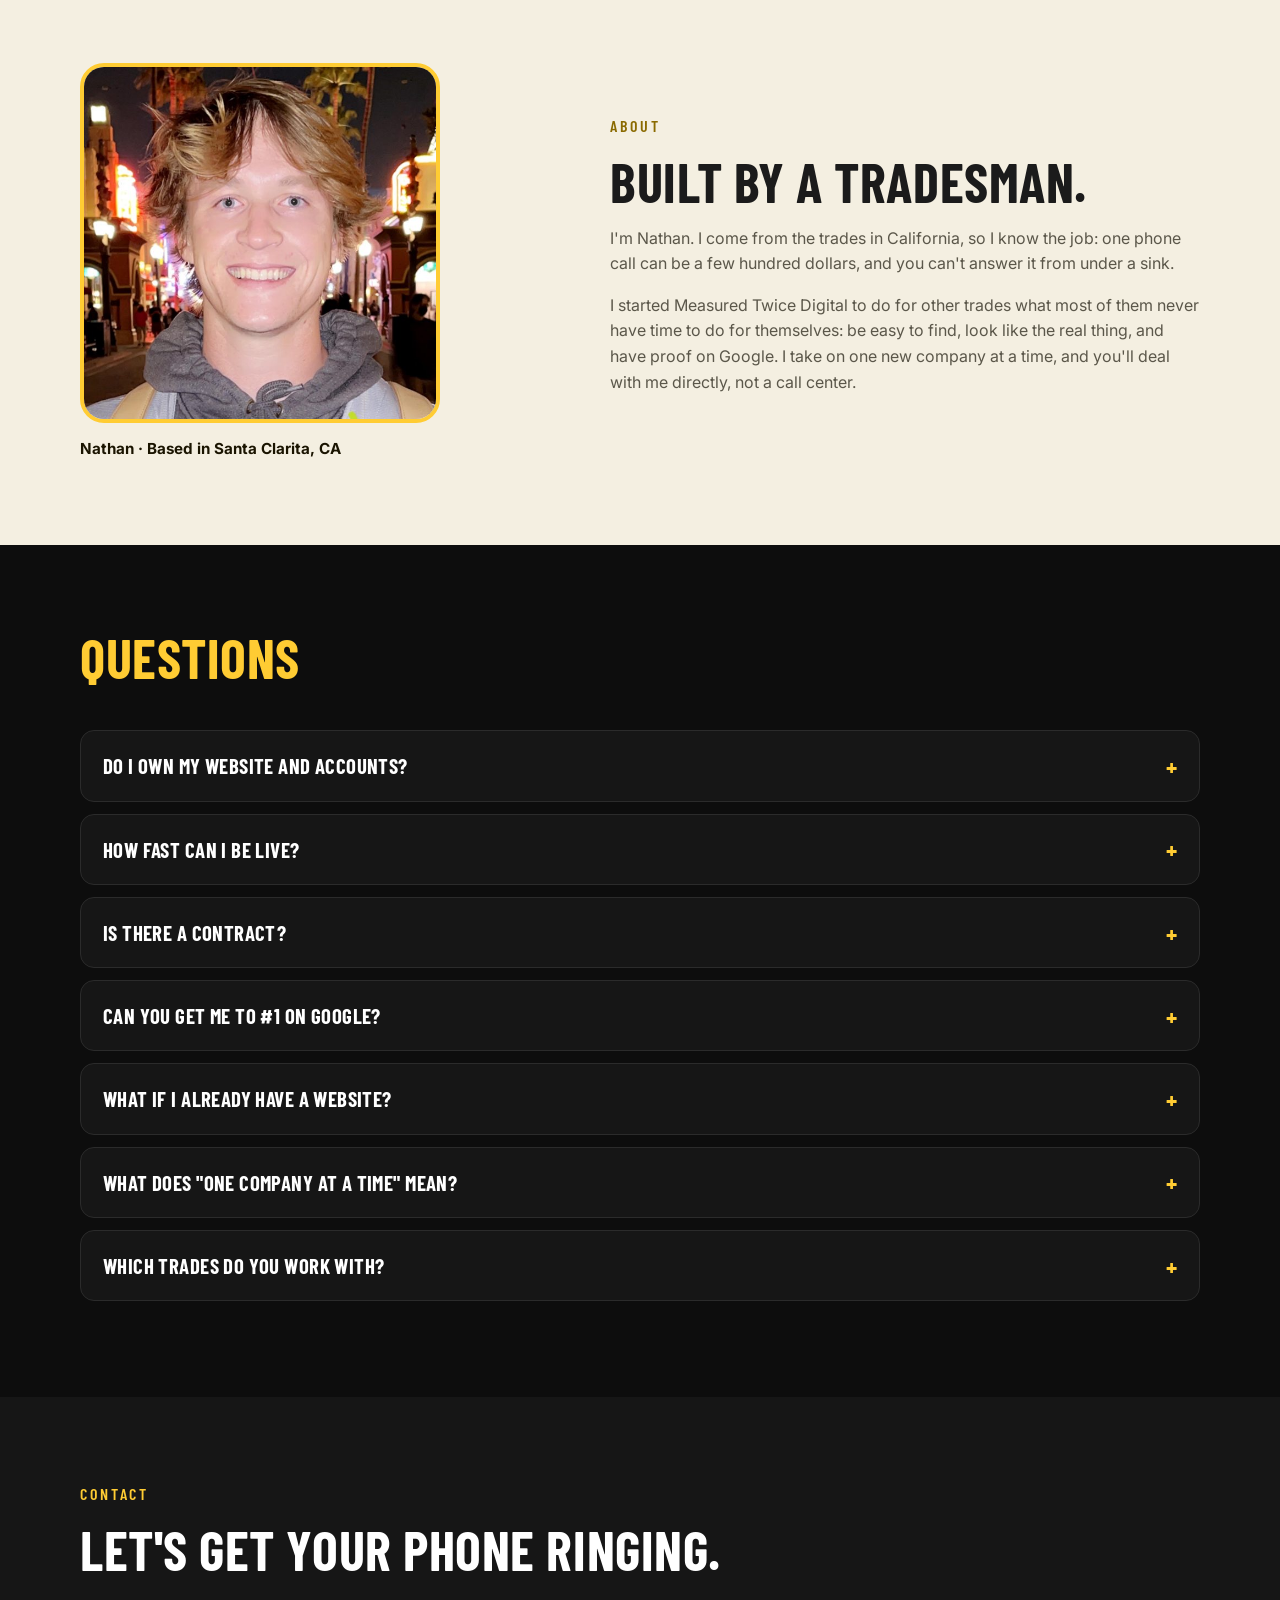
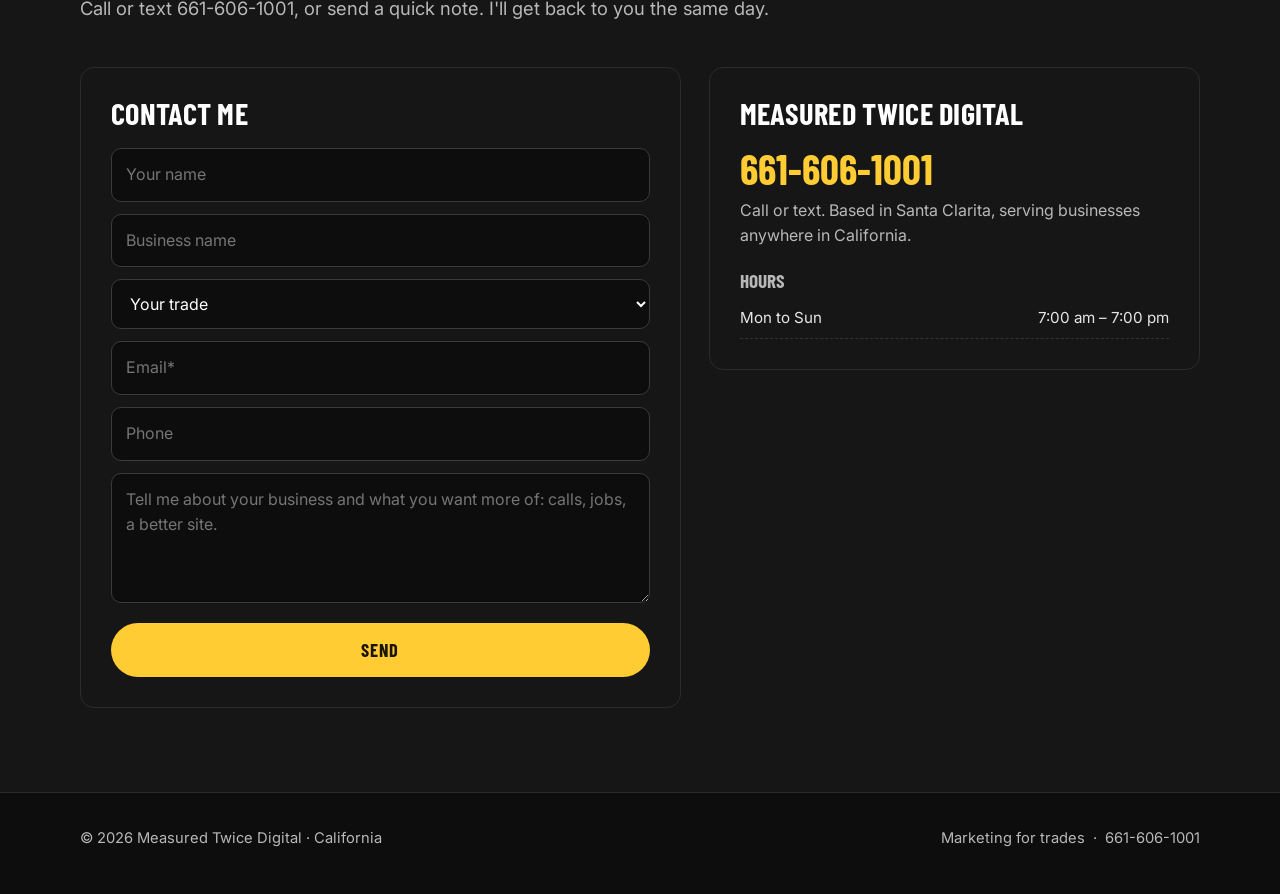
==== commit 64fdcff1: "Serve all of California, Contact me buttons" ====
--- a/index.html
+++ b/index.html
@@ -3,11 +3,11 @@
 <head>
 <meta charset="UTF-8">
 <meta name="viewport" content="width=device-width, initial-scale=1.0">
-<title>Marketing for Trades in Santa Clarita, CA | Measured Twice Digital</title>
-<meta name="description" content="Websites and Google listings for plumbers, electricians, painters and landscapers in Santa Clarita. Built by a tradesman. Call or text 661-606-1001.">
+<title>Marketing for Trades in California | Measured Twice Digital</title>
+<meta name="description" content="Websites and Google listings for plumbers, electricians, painters and landscapers anywhere in California. Built by a tradesman. Call or text 661-606-1001.">
 <link rel="canonical" href="https://measuredtwicedigital.com/">
-<meta property="og:title" content="Marketing for Trades in Santa Clarita | Measured Twice Digital">
-<meta property="og:description" content="Websites and Google listings for local trades. $750 one time. You own everything.">
+<meta property="og:title" content="Marketing for Trades in California | Measured Twice Digital">
+<meta property="og:description" content="Websites and Google listings for trades across California. $750 one time. You own everything.">
 <meta property="og:type" content="website">
 <meta property="og:url" content="https://measuredtwicedigital.com/">
 <meta name="theme-color" content="#0d0d0d">
@@ -22,10 +22,10 @@
   "@context": "https://schema.org",
   "@type": "ProfessionalService",
   "name": "Measured Twice Digital",
-  "description": "Marketing for local trades: websites and Google Business Profile setup for plumbers, electricians, painters and landscapers.",
+  "description": "Marketing for trades across California: websites and Google Business Profile setup for plumbers, electricians, painters and landscapers.",
   "url": "https://measuredtwicedigital.com/",
   "telephone": "+1-661-606-1001",
-  "areaServed": { "@type": "City", "name": "Santa Clarita", "containedInPlace": { "@type": "State", "name": "California" } },
+  "areaServed": { "@type": "State", "name": "California" },
   "address": { "@type": "PostalAddress", "addressLocality": "Santa Clarita", "addressRegion": "CA", "addressCountry": "US" }
 }
 </script>
@@ -56,12 +56,12 @@
   <header id="top" class="hero">
     <div class="wrap hero-grid">
       <div>
-        <div class="eyebrow">Marketing for the trades &middot; Santa Clarita, CA</div>
+        <div class="eyebrow">Marketing for the trades &middot; Serving all of California</div>
         <h1>Marketing that keeps <em>trades</em> booked.</h1>
         <p class="lead">Websites and Google listings for plumbers, electricians, painters and landscapers. Built by a tradesman who knows what one missed call costs you.</p>
         <div class="hero-buttons">
           <a class="btn btn-primary" href="tel:6616061001">Call or text 661-606-1001</a>
-          <a class="btn btn-ghost" href="#contact">Get a quote</a>
+          <a class="btn btn-ghost" href="#contact">Contact me</a>
         </div>
         <p class="hero-note"><b>One new company at a time</b>, so all my focus is on yours. You own your site and your Google listing. <a href="#focus">Why one at a time &rarr;</a></p>
       </div>
@@ -74,7 +74,7 @@
           </div>
           <div class="serp-card">
             <div class="serp-name">Your Business Name</div>
-            <div class="serp-meta">Plumber &middot; Santa Clarita, CA</div>
+            <div class="serp-meta">Plumber &middot; Your City, CA</div>
             <div class="serp-open">Open now &middot; Lic. # shown</div>
             <div class="serp-actions"><span class="primary">Call</span><span>Website</span><span>Directions</span></div>
           </div>
@@ -120,11 +120,11 @@
     <div class="wrap">
       <div class="section-head">
         <div class="eyebrow">Who it's for</div>
-        <h2>Local trades in Santa Clarita.</h2>
+        <h2>Trades across California.</h2>
         <p class="lead">I work with the people who do the work with their hands. Starting with:</p>
       </div>
       <div class="chips">
-        <span class="chip">Plumbers</span><span class="chip">Electricians</span><span class="chip">Painters</span><span class="chip">Landscapers</span><span class="chip">Other local trades: just ask</span>
+        <span class="chip">Plumbers</span><span class="chip">Electricians</span><span class="chip">Painters</span><span class="chip">Landscapers</span><span class="chip">Other trades: just ask</span>
       </div>
     </div>
   </section>
@@ -166,7 +166,7 @@
             <li>Live about 7 days after I get your photos</li>
             <li>Optional care plan: $40/month (see right)</li>
           </ul>
-          <a class="btn btn-primary" href="#contact">Get a quote</a>
+          <a class="btn btn-primary" href="#contact">Contact me</a>
         </div>
         <div class="plan">
           <span class="tag quiet">Optional</span>
@@ -183,7 +183,7 @@
             <li>Text me and I reply. No call center</li>
             <li>You still own everything</li>
           </ul>
-          <a class="btn btn-ghost" href="#contact">Get a quote</a>
+          <a class="btn btn-ghost" href="#contact">Contact me</a>
         </div>
       </div>
       <p class="fine">Need something that isn't listed here? Ask me: anything beyond this is quoted up front before you agree to anything. Domain registration is about $15 to $20 a year.</p>
@@ -225,12 +225,12 @@
     <div class="wrap about">
       <figure class="about-photo">
         <img src="nathan.jpg" width="640" height="640" alt="Nathan, owner of Measured Twice Digital" loading="lazy">
-        <figcaption>Nathan &middot; Santa Clarita, CA</figcaption>
+        <figcaption>Nathan &middot; Based in Santa Clarita, CA</figcaption>
       </figure>
       <div>
         <div class="eyebrow">About</div>
         <h2>Built by a tradesman.</h2>
-        <p>I'm Nathan. I come from the trades here in Santa Clarita, so I know the job: one phone call can be a few hundred dollars, and you can't answer it from under a sink.</p>
+        <p>I'm Nathan. I come from the trades in California, so I know the job: one phone call can be a few hundred dollars, and you can't answer it from under a sink.</p>
         <p>I started Measured Twice Digital to do for other trades what most of them never have time to do for themselves: be easy to find, look like the real thing, and have proof on Google. I take on one new company at a time, and you'll deal with me directly, not a call center.</p>      </div>
     </div>
   </section>
@@ -246,7 +246,7 @@
       <details><summary>Can you get me to #1 on Google?</summary><p>No one honestly can. What I do is set up the basics correctly: the right words, your service area, your listing and a fast mobile site. That gives you a real chance.</p></details>
       <details><summary>What if I already have a website?</summary><p>Then we start with what's working and fix what isn't. I'll tell you plainly if your current site is fine and what's worth changing.</p></details>
       <details><summary>What does "one company at a time" mean?</summary><p>I take on one new company at a time and get it launched and working before I start the next. So you get my full attention. If I'm busy when you call, I'll tell you honestly how long the wait is, and you go next in line.</p></details>
-      <details><summary>Which trades do you work with?</summary><p>Plumbers, electricians, painters and landscapers in Santa Clarita first. Other local trades are welcome: just ask.</p></details>
+      <details><summary>Which trades do you work with?</summary><p>Plumbers, electricians, painters and landscapers anywhere in California. Other trades are welcome: just ask.</p></details>
     </div>
   </section>
 
@@ -262,7 +262,7 @@
           <input type="hidden" name="access_key" value="1c0db6a9-42d0-4377-93c4-dab007424b2f">
           <input type="hidden" name="subject" value="New lead from measuredtwicedigital.com (marketing)">
           <input type="checkbox" name="botcheck" class="hidden" style="display: none;">
-          <h3>Get a quote</h3>
+          <h3>Contact me</h3>
           <input type="text" name="name" placeholder="Your name" autocomplete="name">
           <input type="text" name="business" placeholder="Business name">
           <select name="trade" aria-label="Your trade">
@@ -275,14 +275,14 @@
           </select>
           <input type="email" name="email" placeholder="Email*" required autocomplete="email">
           <input type="tel" name="phone" placeholder="Phone" autocomplete="tel">
-          <textarea name="message" placeholder="What do you want more of: calls, jobs, a better site?" rows="4"></textarea>
+          <textarea name="message" placeholder="Tell me about your business and what you want more of: calls, jobs, a better site." rows="4"></textarea>
           <button type="submit" class="btn btn-primary">Send</button>
         </form>
 
         <div class="contact-info">
           <h3>Measured Twice Digital</h3>
           <a class="phone" href="tel:6616061001">661-606-1001</a>
-          <p>Call or text. Serving Santa Clarita, Valencia, Saugus, Newhall and Canyon Country.</p>
+          <p>Call or text. Based in Santa Clarita, serving businesses anywhere in California.</p>
           <h4>Hours</h4>
           <ul class="hours">
             <li><span>Mon to Sun</span><span>7:00 am &ndash; 7:00 pm</span></li>
@@ -294,7 +294,7 @@
 
   <footer>
     <div class="wrap foot">
-      <span>&copy; 2026 Measured Twice Digital &middot; Santa Clarita, CA</span>
+      <span>&copy; 2026 Measured Twice Digital &middot; California</span>
       <span>Marketing for trades &nbsp;&middot;&nbsp; <a href="tel:6616061001">661-606-1001</a></span>
     </div>
   </footer>
